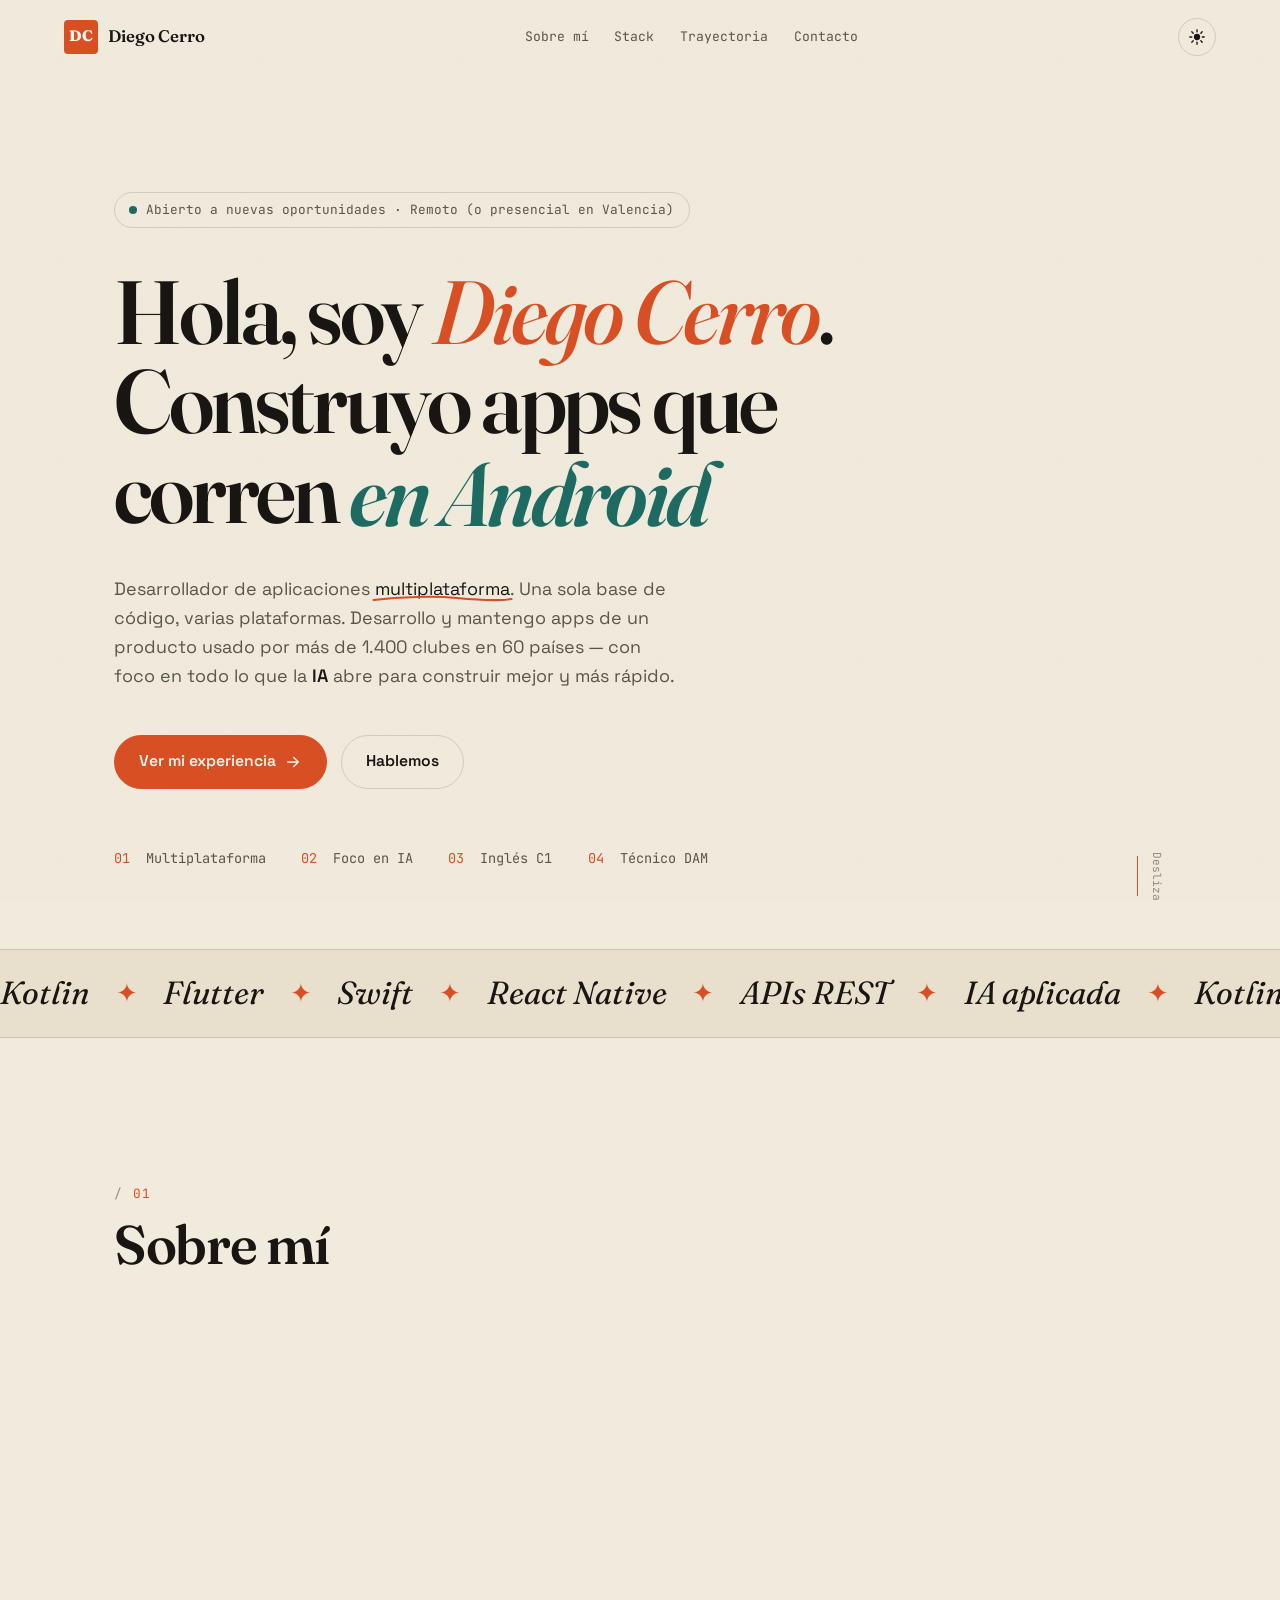
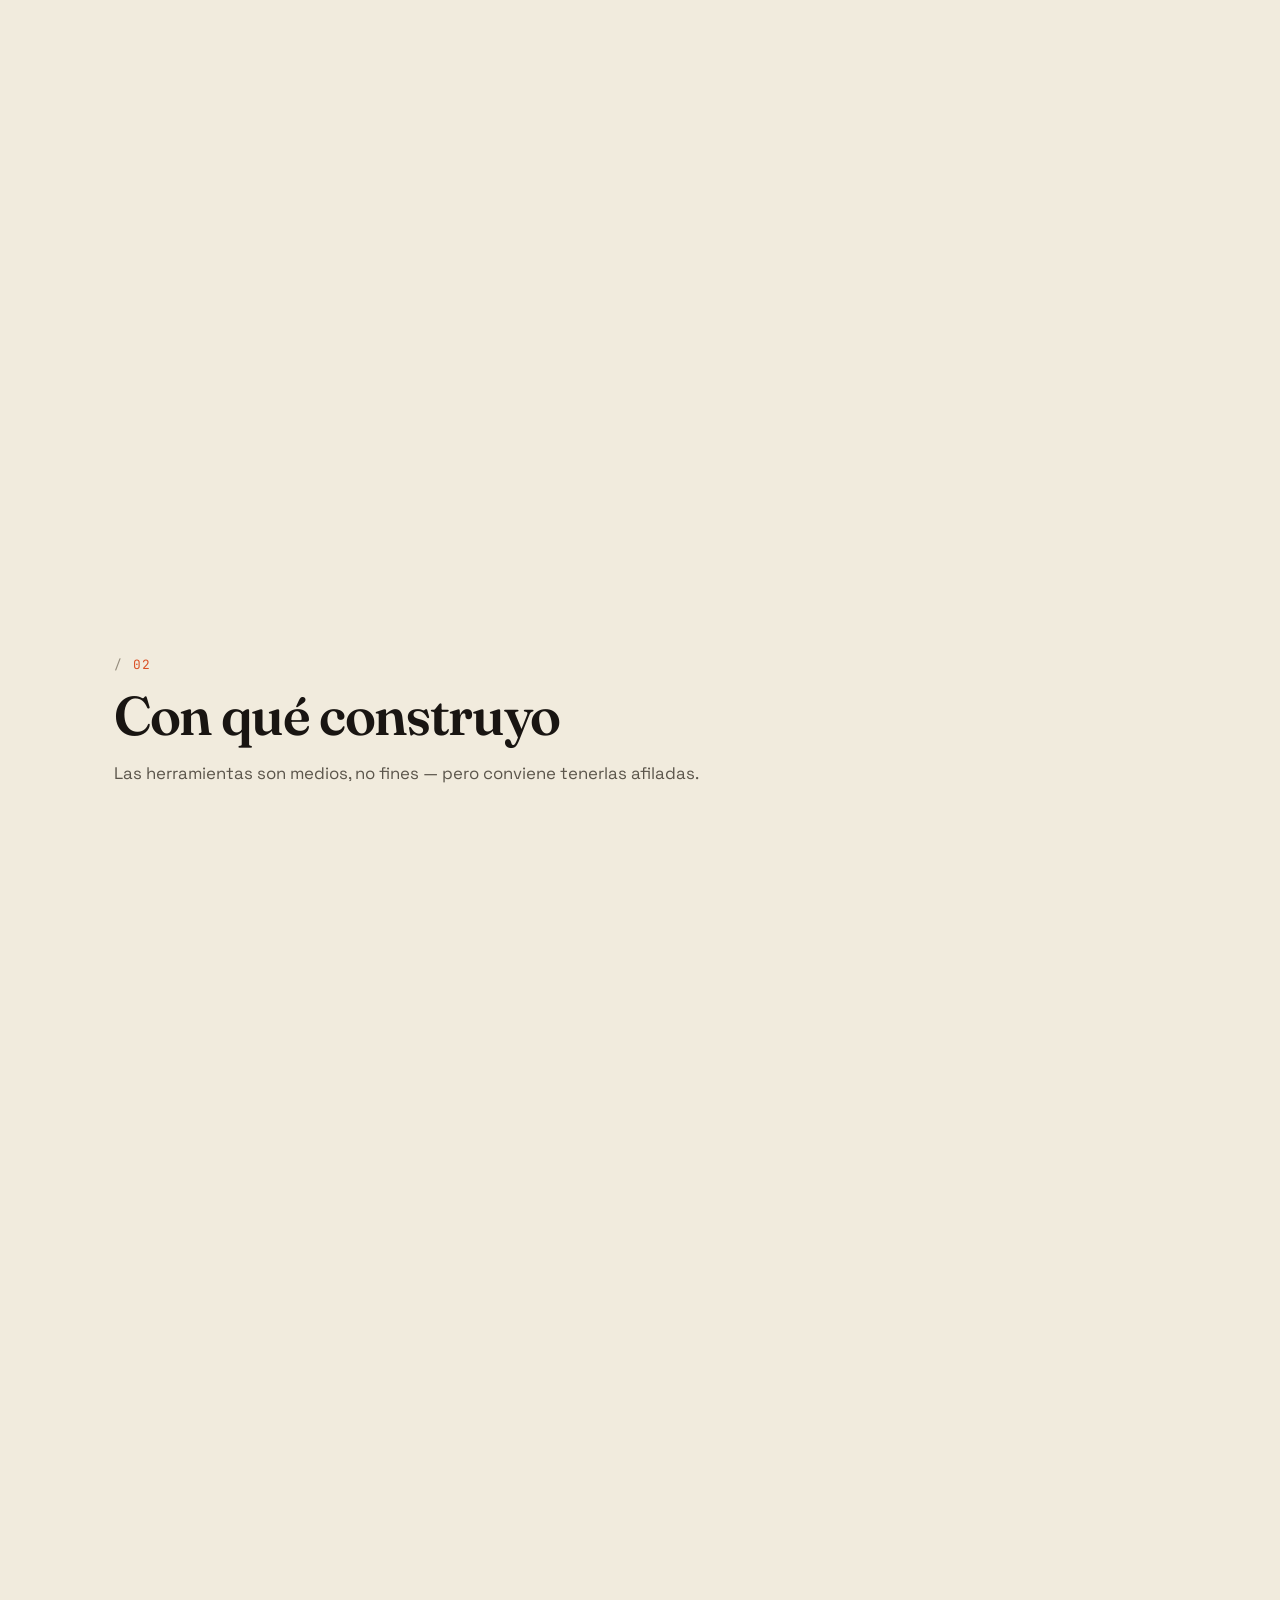
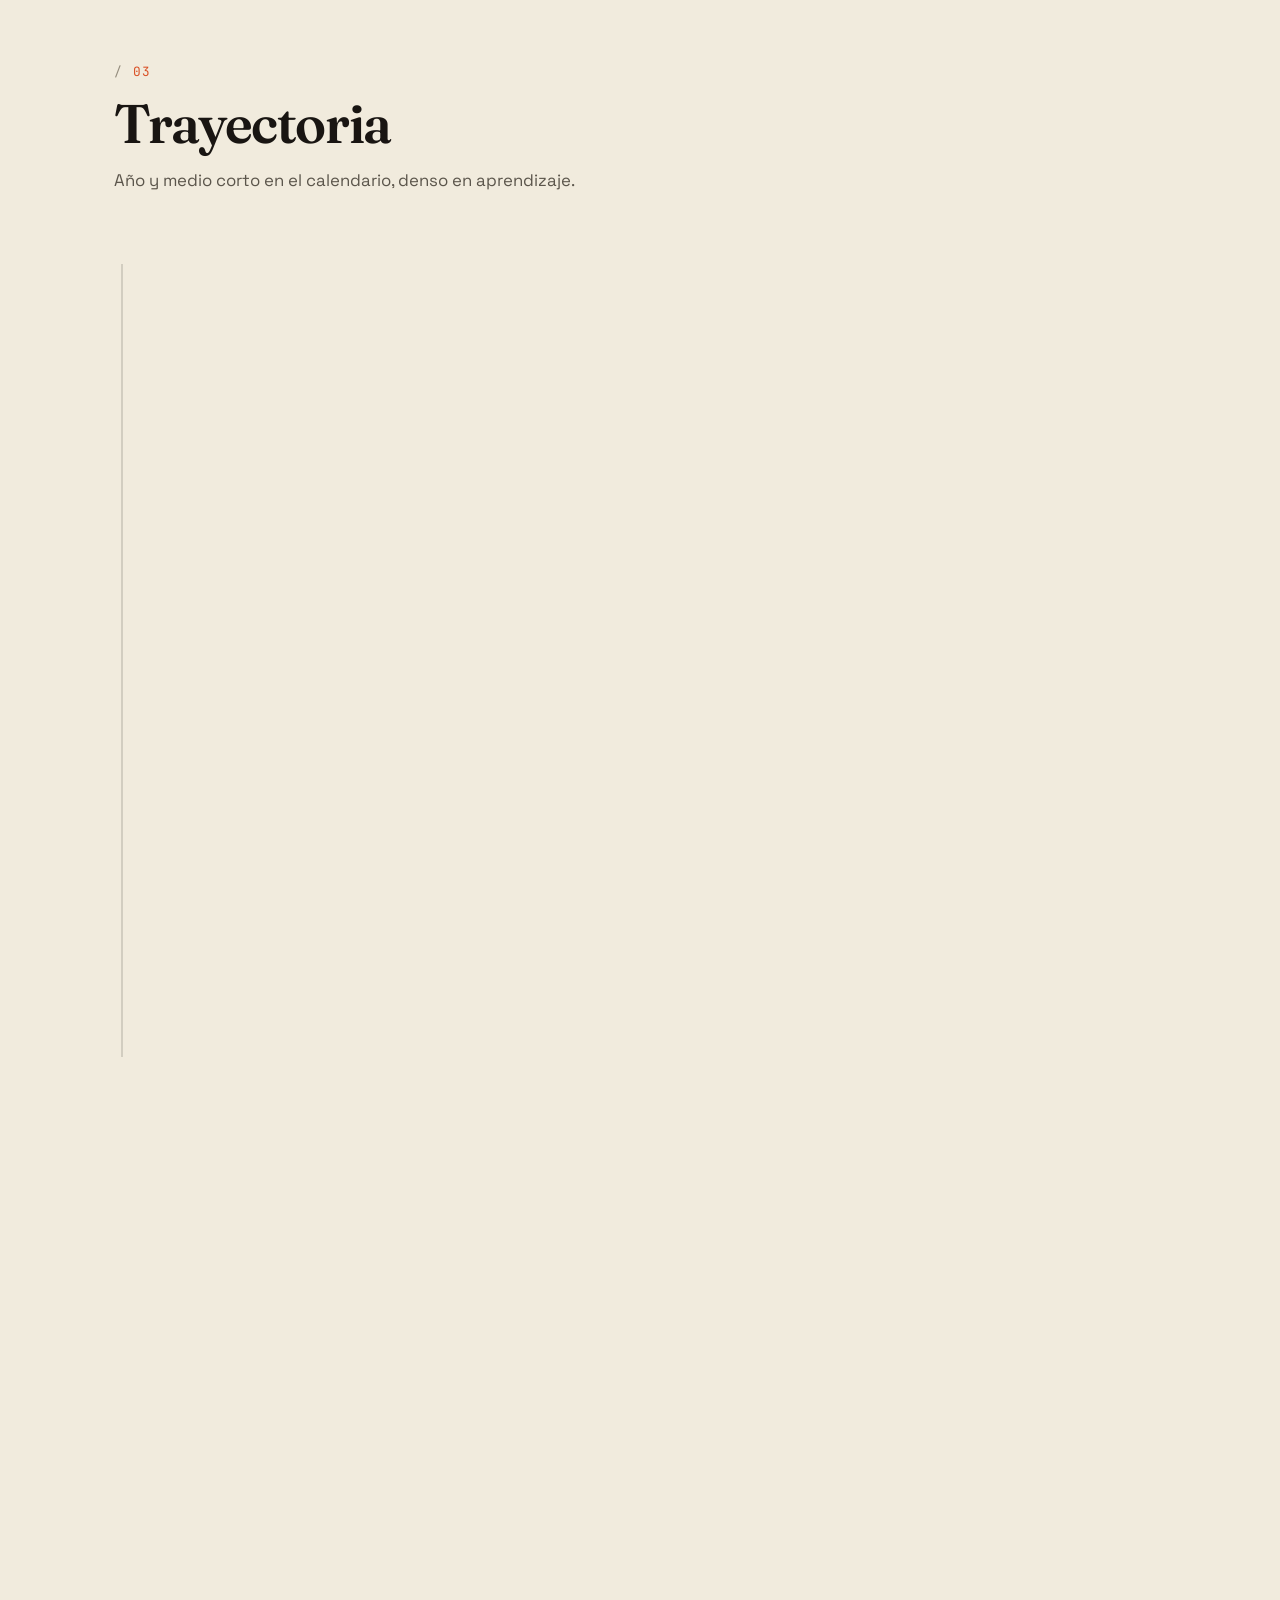
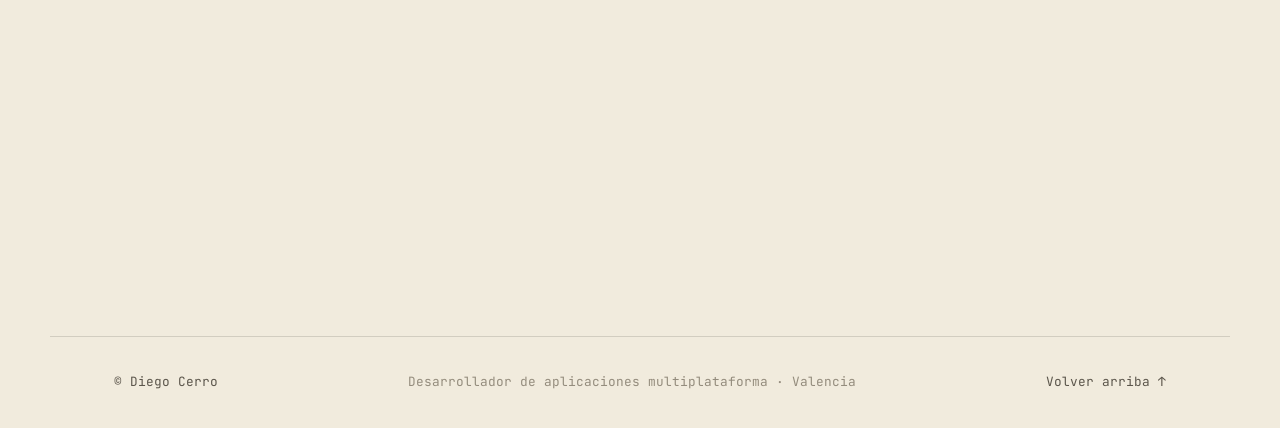
==== index.html @ 1618c724 "Elimina foto, ajusta fechas e idiomas y simplifica competencias" ====
<!DOCTYPE html>
<html lang="es" data-theme="light">
<head>
  <meta charset="UTF-8" />
  <meta name="viewport" content="width=device-width, initial-scale=1.0" />
  <title>Diego Cerro — Desarrollador de Aplicaciones Multiplataforma</title>
  <meta name="description" content="Diego Cerro, desarrollador de aplicaciones multiplataforma. Una sola base de código, varias plataformas. En crecimiento constante y con foco en IA." />
  <meta name="author" content="Diego Cerro" />

  <!-- Open Graph -->
  <meta property="og:title" content="Diego Cerro — Desarrollador Multiplataforma" />
  <meta property="og:description" content="Una sola base de código, varias plataformas. Desarrollador en crecimiento con foco en IA." />
  <meta property="og:type" content="website" />

  <link rel="icon" href="data:image/svg+xml,%3Csvg xmlns='http://www.w3.org/2000/svg' viewBox='0 0 100 100'%3E%3Crect width='100' height='100' rx='22' fill='%23E2552B'/%3E%3Ctext x='50' y='68' font-family='Georgia,serif' font-size='54' font-weight='700' text-anchor='middle' fill='%23F3EEE3'%3EDC%3C/text%3E%3C/svg%3E" />

  <link rel="preconnect" href="https://fonts.googleapis.com" />
  <link rel="preconnect" href="https://fonts.gstatic.com" crossorigin />
  <link href="https://fonts.googleapis.com/css2?family=Fraunces:ital,opsz,wght@0,9..144,400;0,9..144,600;0,9..144,800;1,9..144,500&family=Space+Grotesk:wght@400;500;600;700&family=JetBrains+Mono:wght@400;500;600&display=swap" rel="stylesheet" />

  <link rel="stylesheet" href="styles.css" />
</head>
<body>
  <!-- Texture grain overlay -->
  <div class="grain" aria-hidden="true"></div>
  <!-- Scroll progress -->
  <div class="scroll-progress" aria-hidden="true"><span id="progressBar"></span></div>

  <a class="skip-link" href="#main">Saltar al contenido</a>

  <!-- ───────────────────────── NAV ───────────────────────── -->
  <header class="nav" id="nav">
    <a href="#top" class="brand" aria-label="Diego Cerro, inicio">
      <span class="brand-mark">DC</span>
      <span class="brand-name">Diego&nbsp;Cerro</span>
    </a>

    <nav class="nav-links" aria-label="Navegación principal">
      <a href="#sobre">Sobre mí</a>
      <a href="#stack">Stack</a>
      <a href="#trayectoria">Trayectoria</a>
      <a href="#contacto">Contacto</a>
    </nav>

    <div class="nav-actions">
      <button id="themeToggle" class="theme-toggle" aria-label="Cambiar tema claro/oscuro" title="Cambiar tema">
        <svg class="ico-sun" viewBox="0 0 24 24" width="18" height="18" aria-hidden="true"><circle cx="12" cy="12" r="4.2" fill="currentColor"/><g stroke="currentColor" stroke-width="1.8" stroke-linecap="round"><line x1="12" y1="2.4" x2="12" y2="5"/><line x1="12" y1="19" x2="12" y2="21.6"/><line x1="2.4" y1="12" x2="5" y2="12"/><line x1="19" y1="12" x2="21.6" y2="12"/><line x1="5.1" y1="5.1" x2="6.9" y2="6.9"/><line x1="17.1" y1="17.1" x2="18.9" y2="18.9"/><line x1="5.1" y1="18.9" x2="6.9" y2="17.1"/><line x1="17.1" y1="6.9" x2="18.9" y2="5.1"/></g></svg>
        <svg class="ico-moon" viewBox="0 0 24 24" width="18" height="18" aria-hidden="true"><path d="M20 14.5A8 8 0 0 1 9.5 4 8 8 0 1 0 20 14.5Z" fill="currentColor"/></svg>
      </button>
      <button id="menuToggle" class="menu-toggle" aria-label="Abrir menú" aria-expanded="false">
        <span></span><span></span>
      </button>
    </div>
  </header>

  <main id="main">
    <span id="top"></span>

    <!-- ───────────────────────── HERO ───────────────────────── -->
    <section class="hero" id="hero">
      <p class="hero-eyebrow"><span class="dot"></span> Abierto a nuevas oportunidades · Remoto (o presencial en Valencia)</p>

      <h1 class="hero-title">
        Hola, soy <span class="name">Diego&nbsp;Cerro</span><br />
        Construyo apps que corren
        <span class="rotator" aria-hidden="true">
          <span class="rotator-track">
            <!-- ciclo 1: dwell lento y legible -->
            <em>en Android</em>
            <em>en iOS</em>
            <em>en web</em>
            <em>en todas partes</em>
            <!-- ciclos 2 y 3: el reel gira a toda pastilla por aquí... -->
            <em>en Android</em>
            <em>en iOS</em>
            <em>en web</em>
            <em>en todas partes</em>
            <em>en Android</em>
            <em>en iOS</em>
            <em>en web</em>
            <em>en todas partes</em>
            <!-- ...y la bobina se detiene aquí (= 1ª opción, punto de bucle) -->
            <em>en Android</em>
          </span>
        </span>
        <span class="visually-hidden">en Android, iOS y web — en todas partes.</span>
      </h1>

      <p class="hero-lead">
        Desarrollador de aplicaciones <u class="ul-draw">multiplataforma</u>. Una sola base de
        código, varias plataformas. Desarrollo y mantengo apps de un producto usado por más de
        1.400 clubes en 60 países — con foco en todo lo que la <strong>IA</strong> abre para construir mejor y más rápido.
      </p>

      <div class="hero-cta">
        <a href="#trayectoria" class="btn btn-primary magnetic">
          Ver mi experiencia
          <svg viewBox="0 0 24 24" width="18" height="18" aria-hidden="true"><path d="M5 12h14M13 6l6 6-6 6" fill="none" stroke="currentColor" stroke-width="2" stroke-linecap="round" stroke-linejoin="round"/></svg>
        </a>
        <a href="#contacto" class="btn btn-ghost magnetic">Hablemos</a>
      </div>

      <ul class="hero-meta">
        <li><span class="k">01</span> Multiplataforma</li>
        <li><span class="k">02</span> Foco en IA</li>
        <li><span class="k">03</span> Inglés C1</li>
        <li><span class="k">04</span> Técnico DAM</li>
      </ul>

      <div class="hero-scroll" aria-hidden="true">
        <span>Desliza</span>
        <span class="line"></span>
      </div>
    </section>

    <!-- ───────────────── MARQUEE ───────────────── -->
    <div class="marquee" aria-hidden="true">
      <div class="marquee-track">
        <span>Kotlin</span><span class="sep">✦</span><span>Flutter</span><span class="sep">✦</span><span>Swift</span><span class="sep">✦</span><span>React Native</span><span class="sep">✦</span><span>APIs REST</span><span class="sep">✦</span><span>IA aplicada</span><span class="sep">✦</span>
        <span>Kotlin</span><span class="sep">✦</span><span>Flutter</span><span class="sep">✦</span><span>Swift</span><span class="sep">✦</span><span>React Native</span><span class="sep">✦</span><span>APIs REST</span><span class="sep">✦</span><span>IA aplicada</span><span class="sep">✦</span>
      </div>
    </div>

    <!-- ───────────────────────── SOBRE MÍ ───────────────────────── -->
    <section class="section about" id="sobre">
      <div class="section-head">
        <span class="section-num">01</span>
        <h2 class="section-title">Sobre mí</h2>
      </div>

      <div class="about-grid">
        <div class="about-text" data-reveal>
          <p class="about-lead">
            Soy técnico en Desarrollo de Aplicaciones Multiplataforma y, sobre todo,
            alguien al que le gusta entender cómo encajan las piezas.
          </p>
          <p>
            No he parado de crecer: cada proyecto me deja algo nuevo y procuro que el
            siguiente esté mejor hecho que el anterior. Me interesa el código que se lee
            bien, las interfaces que se sienten naturales y las herramientas de
            <strong>IA</strong> bien usadas — no como adorno, sino para construir cosas
            reales más rápido y con más criterio.
          </p>
          <p>
            Trabajo cómodo en inglés (C1), tengo carnet de conducir y movilidad, y busco un sitio donde aportar y seguir
            creciendo. Si tienes un reto multiplataforma entre manos, me encantaría escucharlo.
          </p>

          <ul class="about-facts">
            <li><span class="fact-k">Rol</span> Dev de aplicaciones multiplataforma</li>
            <li><span class="fact-k">Idiomas</span> Español y valenciano (nativos) · Inglés C1</li>
            <li><span class="fact-k">Ubicación</span> Valencia · Remoto o presencial</li>
            <li><span class="fact-k">Extras</span> Carnet de conducir · Disponibilidad para viajar</li>
          </ul>
        </div>
      </div>
    </section>

    <!-- ───────────────────────── STACK ───────────────────────── -->
    <section class="section stack" id="stack">
      <div class="section-head">
        <span class="section-num">02</span>
        <h2 class="section-title">Con qué construyo</h2>
        <p class="section-sub">Las herramientas son medios, no fines — pero conviene tenerlas afiladas.</p>
      </div>

      <div class="stack-grid">
        <article class="stack-card" data-reveal>
          <h3>Multiplataforma</h3>
          <p class="stack-note">El núcleo de lo que hago: una base de código, varias plataformas.</p>
          <ul class="chips">
            <li>Flutter</li><li>React Native</li><li>Kotlin Multiplatform</li><li>.NET MAUI</li>
          </ul>
        </article>

        <article class="stack-card" data-reveal>
          <h3>Lenguajes</h3>
          <p class="stack-note">Donde paso el día. Tipados y a gusto con varios paradigmas.</p>
          <ul class="chips">
            <li>Kotlin</li><li>Dart</li><li>Swift</li><li>JavaScript</li><li>Java</li>
          </ul>
        </article>

        <article class="stack-card" data-reveal>
          <h3>Backend &amp; datos</h3>
          <p class="stack-note">De dónde tira la app y dónde viven los datos.</p>
          <ul class="chips">
            <li>APIs REST</li><li>SQL Server</li><li>Bases de datos relacionales</li><li>SQL</li>
          </ul>
        </article>

        <article class="stack-card stack-card--accent" data-reveal>
          <h3>IA aplicada</h3>
          <p class="stack-note">Mi terreno favorito ahora mismo: integrar modelos con cabeza.</p>
          <ul class="chips">
            <li>APIs de LLMs</li><li>Prompting</li><li>RAG</li><li>Agentes / tooling</li>
          </ul>
        </article>

        <article class="stack-card" data-reveal>
          <h3>Infra &amp; herramientas</h3>
          <p class="stack-note">Veo el producto de punta a punta: del código al servidor.</p>
          <ul class="chips">
            <li>IIS</li><li>Gestión de servidores</li><li>Git</li><li>Gestión de proyectos</li><li>Monday</li><li>Slack</li>
          </ul>
        </article>

      </div>
    </section>

    <!-- ───────────────────────── TRAYECTORIA ───────────────────────── -->
    <section class="section timeline-sec" id="trayectoria">
      <div class="section-head">
        <span class="section-num">03</span>
        <h2 class="section-title">Trayectoria</h2>
        <p class="section-sub">Año y medio corto en el calendario, denso en aprendizaje.</p>
      </div>

      <ol class="timeline">
        <li class="timeline-item" data-reveal>
          <span class="timeline-when">Mar 2025 — actualidad</span>
          <div class="timeline-body">
            <span class="timeline-logo"><img src="matchpoint-logo.svg" alt="Matchpoint by Matchi" /></span>
            <h3>Desarrollador de Aplicaciones Multiplataforma</h3>
            <p class="timeline-org">Matchpoint by Matchi · Valencia · En plantilla desde jun 2025 (prácticas mar — jun 2025)</p>
            <p>
              Software de gestión para centros deportivos usado por más de 1.400 clubes en
              60 países. Mi <strong>foco son las aplicaciones</strong>: desarrollo y mantenimiento
              de las apps multiplataforma del producto.
            </p>
            <p>
              Trabajo también en la <strong>gestión de servidores y proyectos</strong>,
              despliegues en <strong>IIS</strong> y <strong>bases de datos</strong>, así que
              veo el producto de punta a punta: del código que escribo a la infraestructura
              donde corre. En el día a día me coordino con el equipo a través de Monday y Slack.
            </p>
          </div>
        </li>

        <li class="timeline-item" data-reveal>
          <span class="timeline-when">2024 — 2025</span>
          <div class="timeline-body">
            <h3>Técnico Superior en Desarrollo de Aplicaciones Multiplataforma (DAM)</h3>
            <p class="timeline-org">Formación reglada · IES Serpis (Valencia)</p>
            <p>
              Bases sólidas de programación, bases de datos, desarrollo móvil y de escritorio,
              y trabajo por proyectos. Donde descubrí que esto era lo mío.
            </p>
          </div>
        </li>

        <li class="timeline-item" data-reveal>
          <span class="timeline-when">2022 — 2024</span>
          <div class="timeline-body">
            <h3>Bachillerato</h3>
            <p class="timeline-org">Formación reglada · IES Serpis (Valencia)</p>
            <p>
              Etapa de fundamentos donde empecé a orientarme hacia la tecnología antes de
              dar el salto al desarrollo de aplicaciones.
            </p>
          </div>
        </li>
      </ol>
    </section>

    <!-- ───────────────────────── CONTACTO ───────────────────────── -->
    <section class="section contact" id="contacto">
      <div class="contact-inner" data-reveal>
        <span class="section-num">04</span>
        <h2 class="contact-title">¿Construimos algo<br /><span class="accent-serif">juntos</span>?</h2>
        <p class="contact-lead">
          Estoy abierto a oportunidades donde pueda aportar y seguir creciendo.
          Escríbeme y te contesto rápido.
        </p>

        <a href="mailto:diegocerro04@gmail.com" class="contact-mail magnetic">
          diegocerro04@gmail.com
          <svg viewBox="0 0 24 24" width="22" height="22" aria-hidden="true"><path d="M5 12h14M13 6l6 6-6 6" fill="none" stroke="currentColor" stroke-width="2" stroke-linecap="round" stroke-linejoin="round"/></svg>
        </a>

        <p class="contact-social">
          <a href="https://github.com/DiegoCerro" target="_blank" rel="noopener">
            <svg viewBox="0 0 24 24" width="18" height="18" aria-hidden="true"><path fill="currentColor" d="M12 .5A11.5 11.5 0 0 0 .5 12a11.5 11.5 0 0 0 7.86 10.92c.58.1.79-.25.79-.56v-2c-3.2.7-3.88-1.37-3.88-1.37-.53-1.34-1.3-1.7-1.3-1.7-1.06-.72.08-.71.08-.71 1.17.08 1.79 1.2 1.79 1.2 1.04 1.78 2.73 1.27 3.4.97.1-.75.4-1.27.73-1.56-2.56-.29-5.26-1.28-5.26-5.7 0-1.26.45-2.29 1.19-3.1-.12-.29-.52-1.46.11-3.05 0 0 .97-.31 3.18 1.18a11 11 0 0 1 5.8 0c2.2-1.49 3.17-1.18 3.17-1.18.63 1.59.23 2.76.11 3.05.74.81 1.19 1.84 1.19 3.1 0 4.43-2.7 5.4-5.28 5.69.41.36.78 1.06.78 2.14v3.17c0 .31.21.67.8.56A11.5 11.5 0 0 0 23.5 12 11.5 11.5 0 0 0 12 .5Z"/></svg>
          github.com/DiegoCerro
          </a>
        </p>

      </div>
    </section>
  </main>

  <footer class="footer">
    <span>© <span id="year"></span> Diego Cerro</span>
    <span class="footer-mid">Desarrollador de aplicaciones multiplataforma · Valencia</span>
    <a href="#top" class="footer-top">Volver arriba ↑</a>
  </footer>

  <script src="script.js"></script>
</body>
</html>
---- styles.css ----
/* =================================================================
   Diego Cerro — Currículum digital
   Estética editorial cálida. Deliberadamente NO genérica:
   tipografía con carácter, paleta cálida (sin azul/violeta), radios
   y espaciados intencionales, micro-interacciones con propósito.
   ================================================================= */

/* ---------- Tokens: tema claro (papel cálido) ---------- */
:root {
  --bg:        #f1ebdd;
  --bg-2:      #e8e0cd;
  --card:      #fbf7ee;
  --ink:       #191512;
  --ink-soft:  #5b554b;
  --ink-faint: #948c7d;
  --line:      rgba(25, 21, 18, 0.14);
  --line-soft: rgba(25, 21, 18, 0.08);
  --accent:    #d94f24;   /* ember */
  --accent-ink:#fbf7ee;
  --accent-2:  #1d6b62;   /* deep teal, uso puntual */
  --shadow:    18px 18px 0 rgba(25, 21, 18, 0.06);

  --font-display: "Fraunces", Georgia, "Times New Roman", serif;
  --font-sans:    "Space Grotesk", system-ui, sans-serif;
  --font-mono:    "JetBrains Mono", ui-monospace, monospace;

  --maxw: 1180px;
  --gut: clamp(1.25rem, 5vw, 5rem);
  --r-sm: 4px;     /* radios pequeños, esquinas casi rectas = intencional */
  --r-md: 10px;
}

[data-theme="dark"] {
  --bg:        #12100c;
  --bg-2:      #1a1711;
  --card:      #1c1812;
  --ink:       #f1eadb;
  --ink-soft:  #ab9f8c;
  --ink-faint: #6e6557;
  --line:      rgba(241, 234, 219, 0.15);
  --line-soft: rgba(241, 234, 219, 0.08);
  --accent:    #ff6a3d;
  --accent-ink:#15110c;
  --accent-2:  #38c6b1;
  --shadow:    18px 18px 0 rgba(0, 0, 0, 0.28);
}

/* ---------- Reset ---------- */
*, *::before, *::after { box-sizing: border-box; }
* { margin: 0; }
html { scroll-behavior: smooth; -webkit-text-size-adjust: 100%; }
@media (prefers-reduced-motion: reduce) {
  html { scroll-behavior: auto; }
  *, *::before, *::after { animation-duration: .001ms !important; transition-duration: .001ms !important; }
}

body {
  background: var(--bg);
  color: var(--ink);
  font-family: var(--font-sans);
  font-size: clamp(1rem, 0.5vw + 0.9rem, 1.075rem);
  line-height: 1.62;
  font-weight: 400;
  -webkit-font-smoothing: antialiased;
  overflow-x: hidden;
  transition: background .5s ease, color .5s ease;
}

a { color: inherit; text-decoration: none; }
ul, ol { list-style: none; padding: 0; }
img { max-width: 100%; display: block; }
::selection { background: var(--accent); color: var(--accent-ink); }

.visually-hidden, .skip-link:not(:focus) {
  position: absolute; width: 1px; height: 1px; padding: 0; margin: -1px;
  overflow: hidden; clip: rect(0 0 0 0); white-space: nowrap; border: 0;
}
.skip-link {
  position: fixed; top: 12px; left: 12px; z-index: 200;
  background: var(--ink); color: var(--bg); padding: .6rem 1rem; border-radius: var(--r-sm);
  font-family: var(--font-mono); font-size: .8rem;
}

/* ---------- Grano / textura ---------- */
.grain {
  position: fixed; inset: 0; z-index: 1; pointer-events: none;
  opacity: .045; mix-blend-mode: multiply;
  background-image: url("data:image/svg+xml,%3Csvg xmlns='http://www.w3.org/2000/svg' width='200' height='200'%3E%3Cfilter id='n'%3E%3CfeTurbulence type='fractalNoise' baseFrequency='0.8' numOctaves='3'/%3E%3C/filter%3E%3Crect width='100%25' height='100%25' filter='url(%23n)'/%3E%3C/svg%3E");
}
[data-theme="dark"] .grain { mix-blend-mode: screen; opacity: .06; }

/* ---------- Scroll progress ---------- */
.scroll-progress {
  position: fixed; top: 0; left: 0; right: 0; height: 3px; z-index: 120;
  background: transparent;
}
.scroll-progress span {
  display: block; height: 100%; width: 0%;
  background: var(--accent);
  transition: width .08s linear;
}

/* ---------- NAV ---------- */
.nav {
  position: fixed; top: 0; left: 0; right: 0; z-index: 100;
  display: flex; align-items: center; justify-content: space-between;
  padding: 1.1rem var(--gut);
  transition: padding .35s ease, background .35s ease, border-color .35s ease;
  border-bottom: 1px solid transparent;
}
.nav.scrolled {
  padding-top: .7rem; padding-bottom: .7rem;
  background: color-mix(in srgb, var(--bg) 82%, transparent);
  backdrop-filter: blur(10px);
  border-bottom: 1px solid var(--line-soft);
}
.brand { display: inline-flex; align-items: center; gap: .65rem; font-weight: 600; }
.brand-mark {
  display: grid; place-items: center; width: 34px; height: 34px;
  background: var(--accent); color: var(--accent-ink);
  font-family: var(--font-display); font-weight: 800; font-size: .95rem;
  border-radius: var(--r-sm); letter-spacing: -.02em;
  transition: transform .3s cubic-bezier(.2,.9,.3,1.2);
}
.brand:hover .brand-mark { transform: rotate(-8deg) scale(1.06); }
.brand-name { font-family: var(--font-display); font-size: 1.05rem; letter-spacing: -.01em; }

.nav-links { display: flex; gap: 1.6rem; }
.nav-links a {
  font-family: var(--font-mono); font-size: .82rem; color: var(--ink-soft);
  position: relative; padding: .2rem 0; transition: color .25s ease;
}
.nav-links a::after {
  content: ""; position: absolute; left: 0; bottom: -2px; height: 1.5px; width: 0;
  background: var(--accent); transition: width .28s ease;
}
.nav-links a:hover { color: var(--ink); }
.nav-links a:hover::after { width: 100%; }

.nav-actions { display: flex; align-items: center; gap: .5rem; }
.theme-toggle {
  display: grid; place-items: center; width: 38px; height: 38px;
  background: transparent; border: 1px solid var(--line); border-radius: 50%;
  color: var(--ink); cursor: pointer; transition: background .25s, transform .25s, border-color .25s;
}
.theme-toggle:hover { transform: rotate(15deg); border-color: var(--accent); color: var(--accent); }
.ico-moon { display: none; }
[data-theme="dark"] .ico-sun { display: none; }
[data-theme="dark"] .ico-moon { display: block; }

.menu-toggle {
  display: none; flex-direction: column; gap: 5px; justify-content: center;
  width: 38px; height: 38px; background: transparent; border: 1px solid var(--line);
  border-radius: 50%; cursor: pointer;
}
.menu-toggle span { width: 16px; height: 1.8px; background: var(--ink); margin: 0 auto; transition: transform .3s, opacity .3s; }
.menu-toggle[aria-expanded="true"] span:first-child { transform: translateY(3.4px) rotate(45deg); }
.menu-toggle[aria-expanded="true"] span:last-child { transform: translateY(-3.4px) rotate(-45deg); }

/* ---------- Layout helpers ---------- */
.section { padding: clamp(4.5rem, 11vw, 9rem) var(--gut); max-width: var(--maxw); margin: 0 auto; }
.section-head { margin-bottom: clamp(2.5rem, 6vw, 4rem); max-width: 56ch; }
.section-num {
  font-family: var(--font-mono); font-size: .8rem; color: var(--accent);
  display: inline-block; margin-bottom: .8rem; letter-spacing: .1em;
}
.section-num::before { content: "/ "; color: var(--ink-faint); }
.section-title {
  font-family: var(--font-display); font-weight: 600;
  font-size: clamp(2rem, 5.5vw, 3.4rem); line-height: 1.02; letter-spacing: -.025em;
}
.section-sub { margin-top: 1rem; color: var(--ink-soft); font-size: 1.05rem; }
.muted { color: var(--ink-faint); }

/* ---------- HERO ---------- */
.hero {
  max-width: var(--maxw); margin: 0 auto;
  padding: clamp(8rem, 16vw, 12rem) var(--gut) clamp(3rem, 7vw, 5rem);
  position: relative;
}
.hero-eyebrow {
  display: inline-flex; align-items: center; gap: .55rem;
  font-family: var(--font-mono); font-size: .8rem; color: var(--ink-soft);
  border: 1px solid var(--line); border-radius: 100px; padding: .42rem .9rem;
  margin-bottom: clamp(1.6rem, 4vw, 2.4rem);
}
.hero-eyebrow .dot {
  width: 8px; height: 8px; border-radius: 50%; background: var(--accent-2);
  box-shadow: 0 0 0 0 color-mix(in srgb, var(--accent-2) 60%, transparent);
  animation: pulse 2.4s infinite;
}
@keyframes pulse {
  0% { box-shadow: 0 0 0 0 color-mix(in srgb, var(--accent-2) 55%, transparent); }
  70% { box-shadow: 0 0 0 9px transparent; }
  100% { box-shadow: 0 0 0 0 transparent; }
}

.hero-title {
  font-family: var(--font-display); font-weight: 600;
  font-size: clamp(2.4rem, 7.5vw, 5.6rem); line-height: 1.0; letter-spacing: -.035em;
  max-width: 16ch;
}
.hero-title .name {
  font-style: italic; font-weight: 500; color: var(--accent);
}
.hero-title .name::after { content: "."; color: var(--ink); font-style: normal; }

/* rotador de roles */
.rotator {
  display: inline-grid; height: 1em; overflow: hidden; vertical-align: bottom;
  position: relative; top: .04em;
}
.rotator-track {
  display: flex; flex-direction: column; will-change: transform, filter;
  /* 13 ítems = 3 ciclos + aterrizaje. Cada uno ocupa 100/13 ≈ 7.6923%.
     Dos animaciones independientes: 'roll' desplaza, 'reelblur' desenfoca.
     Al ir separadas, el movimiento no se corta y el giro es continuo. */
  animation: roll 9.5s cubic-bezier(.6,0,.4,1) infinite,
             reelblur 9.5s linear infinite;
}
.rotator-track em {
  font-style: italic; color: var(--accent-2); height: 1em; line-height: 1;
  display: flex; align-items: center;
}
/* desplazamiento: 4 paradas legibles + un único giro de bobina que
   arranca veloz y decelera (easeOutExpo) hasta clavar "en Android". */
@keyframes roll {
  0%,  15%  { transform: translateY(0); }            /* en Android */
  19%, 34%  { transform: translateY(-7.6923%); }     /* en iOS */
  38%, 53%  { transform: translateY(-15.3846%); }    /* en web */
  57%, 76%  { transform: translateY(-23.0769%);      /* en todas partes (parada larga) */
              animation-timing-function: cubic-bezier(.16,1,.3,1); }
  100%      { transform: translateY(-92.3077%); }    /* clava en Android = bucle */
}
/* desenfoque de movimiento: sube al arrancar el giro, se limpia al parar */
@keyframes reelblur {
  0%, 76%   { filter: blur(0); }
  82%       { filter: blur(4px); }
  92%       { filter: blur(1.4px); }
  100%      { filter: blur(0); }
}

.hero-lead {
  margin-top: clamp(1.6rem, 4vw, 2.4rem); max-width: 52ch;
  font-size: clamp(1.05rem, 1.4vw, 1.3rem); color: var(--ink-soft);
}
.hero-lead strong { color: var(--ink); font-weight: 600; }

/* subrayado dibujado a mano */
.ul-draw { text-decoration: none; position: relative; white-space: nowrap; color: var(--ink); }
.ul-draw::after {
  content: ""; position: absolute; left: -2%; right: -2%; bottom: -.18em; height: .5em;
  background: no-repeat center/100% url("data:image/svg+xml,%3Csvg xmlns='http://www.w3.org/2000/svg' viewBox='0 0 200 18' preserveAspectRatio='none'%3E%3Cpath d='M3 12C40 5 90 4 120 8s60 6 77 2' fill='none' stroke='%23d94f24' stroke-width='4' stroke-linecap='round'/%3E%3C/svg%3E");
}
[data-theme="dark"] .ul-draw::after { filter: hue-rotate(0deg) brightness(1.25); }

.hero-cta { display: flex; flex-wrap: wrap; gap: .9rem; margin-top: clamp(2rem, 5vw, 2.8rem); }
.btn {
  display: inline-flex; align-items: center; gap: .5rem;
  font-family: var(--font-sans); font-weight: 600; font-size: .98rem;
  padding: .85rem 1.5rem; border-radius: 100px; cursor: pointer;
  transition: transform .25s cubic-bezier(.2,.9,.3,1.2), background .25s, color .25s, border-color .25s;
}
.btn svg { transition: transform .3s ease; }
.btn-primary { background: var(--accent); color: var(--accent-ink); border: 1px solid var(--accent); }
.btn-primary:hover { transform: translateY(-2px); }
.btn-primary:hover svg { transform: translateX(4px); }
.btn-ghost { background: transparent; color: var(--ink); border: 1px solid var(--line); }
.btn-ghost:hover { border-color: var(--ink); transform: translateY(-2px); }

.hero-meta {
  display: flex; flex-wrap: wrap; gap: 1.4rem 2.2rem;
  margin-top: clamp(2.6rem, 6vw, 3.6rem);
  font-family: var(--font-mono); font-size: .85rem; color: var(--ink-soft);
}
.hero-meta .k { color: var(--accent); margin-right: .5rem; }

.hero-scroll {
  position: absolute; right: var(--gut); bottom: clamp(1rem, 4vw, 3rem);
  display: flex; flex-direction: column; align-items: center; gap: .6rem;
  font-family: var(--font-mono); font-size: .7rem; color: var(--ink-faint);
  writing-mode: vertical-rl;
}
.hero-scroll .line { writing-mode: horizontal-tb; width: 1px; height: 40px; background: var(--line); position: relative; overflow: hidden; }
.hero-scroll .line::after { content: ""; position: absolute; inset: 0; background: var(--accent); animation: drop 2s ease-in-out infinite; }
@keyframes drop { 0% { transform: translateY(-100%); } 100% { transform: translateY(100%); } }
@media (max-width: 760px) { .hero-scroll { display: none; } }

/* ---------- MARQUEE ---------- */
.marquee {
  border-top: 1px solid var(--line); border-bottom: 1px solid var(--line);
  padding: 1.1rem 0; overflow: hidden; background: var(--bg-2);
}
.marquee-track {
  display: inline-flex; align-items: center; gap: 1.6rem; white-space: nowrap;
  font-family: var(--font-display); font-style: italic; font-size: clamp(1.3rem, 3vw, 2rem);
  animation: scroll-x 28s linear infinite;
}
.marquee:hover .marquee-track { animation-play-state: paused; }
.marquee-track .sep { color: var(--accent); font-style: normal; font-size: .8em; }
@keyframes scroll-x { to { transform: translateX(-50%); } }

/* ---------- ABOUT ---------- */
.about-grid { max-width: 760px; }
.about-portrait {
  position: sticky; top: 100px; aspect-ratio: 4/5; border-radius: var(--r-md);
  background: linear-gradient(155deg, var(--bg-2), var(--card));
  border: 1px solid var(--line); overflow: hidden; box-shadow: var(--shadow);
  display: grid; place-items: center;
}
.about-portrait img { width: 100%; height: 100%; object-fit: cover; }
.portrait-fallback {
  font-family: var(--font-display); font-weight: 800; font-size: 6rem; color: var(--accent);
  opacity: .9; letter-spacing: -.04em;
}
.portrait-tag {
  position: absolute; bottom: 14px; left: 14px;
  font-family: var(--font-mono); font-size: .75rem; color: var(--ink-soft);
  background: color-mix(in srgb, var(--bg) 80%, transparent); backdrop-filter: blur(6px);
  padding: .35rem .7rem; border-radius: 100px; border: 1px solid var(--line);
}
.about-lead {
  font-family: var(--font-display); font-size: clamp(1.4rem, 2.6vw, 2rem);
  line-height: 1.28; letter-spacing: -.01em; margin-bottom: 1.4rem; color: var(--ink);
}
.about-text p { color: var(--ink-soft); margin-bottom: 1.1rem; max-width: 60ch; }
.about-text strong { color: var(--ink); font-weight: 600; }
.about-facts { margin-top: 2rem; border-top: 1px solid var(--line); }
.about-facts li {
  display: grid; grid-template-columns: 130px 1fr; gap: 1rem; padding: .9rem 0;
  border-bottom: 1px solid var(--line-soft); font-size: .95rem;
}
.fact-k { font-family: var(--font-mono); font-size: .78rem; color: var(--accent); text-transform: uppercase; letter-spacing: .06em; padding-top: .15rem; }

/* ---------- STACK ---------- */
.stack-grid { display: grid; grid-template-columns: repeat(3, 1fr); gap: 1.2rem; }
@media (min-width: 901px) { .stack-card--accent { grid-column: span 2; } }
.stack-card {
  background: var(--card); border: 1px solid var(--line); border-radius: var(--r-md);
  padding: 1.7rem; transition: transform .3s ease, border-color .3s ease, box-shadow .3s ease;
}
.stack-card:hover { transform: translateY(-5px); border-color: var(--accent); box-shadow: var(--shadow); }
.stack-card h3 { font-family: var(--font-display); font-size: 1.3rem; font-weight: 600; letter-spacing: -.01em; }
.stack-note { color: var(--ink-soft); font-size: .9rem; margin: .5rem 0 1.1rem; }
.chips { display: flex; flex-wrap: wrap; gap: .45rem; }
.chips li {
  font-family: var(--font-mono); font-size: .78rem; color: var(--ink);
  border: 1px solid var(--line); border-radius: 100px; padding: .3rem .75rem;
  transition: background .2s, color .2s;
}
.stack-card:hover .chips li { border-color: var(--line); }
.chips li:hover { background: var(--ink); color: var(--bg); }
.stack-card--accent { background: var(--accent); border-color: var(--accent); }
.stack-card--accent h3, .stack-card--accent .stack-note { color: var(--accent-ink); }
.stack-card--accent .stack-note { opacity: .85; }
.stack-card--accent .chips li { border-color: color-mix(in srgb, var(--accent-ink) 35%, transparent); color: var(--accent-ink); }
.stack-card--accent .chips li:hover { background: var(--accent-ink); color: var(--accent); }
.stack-card--accent:hover { border-color: var(--accent-ink); }

/* ---------- TIMELINE ---------- */
.timeline { position: relative; max-width: 820px; }
.timeline::before { content: ""; position: absolute; left: 7px; top: 6px; bottom: 6px; width: 1.5px; background: var(--line); }
.timeline-item { position: relative; padding: 0 0 2.6rem 2.6rem; }
.timeline-item:last-child { padding-bottom: 0; }
.timeline-item::before {
  content: ""; position: absolute; left: 0; top: 6px; width: 15px; height: 15px;
  border-radius: 50%; background: var(--bg); border: 2.5px solid var(--accent);
  transition: background .3s;
}
.timeline-item:hover::before { background: var(--accent); }
.timeline-when { font-family: var(--font-mono); font-size: .8rem; color: var(--accent); }
.timeline-logo {
  display: inline-flex; align-items: center; margin: .7rem 0 .3rem;
  background: #fff; border: 1px solid var(--line); border-radius: var(--r-sm);
  padding: .5rem .8rem; box-shadow: var(--shadow);
}
.timeline-logo img { height: 26px; width: auto; }
.timeline-body h3 { font-family: var(--font-display); font-size: 1.35rem; font-weight: 600; margin-top: .35rem; letter-spacing: -.01em; }
.timeline-org { color: var(--ink); font-weight: 500; margin: .2rem 0 .6rem; }
.timeline-body p { color: var(--ink-soft); max-width: 58ch; }

/* ---------- CONTACT ---------- */
.contact { text-align: center; }
.contact-inner { max-width: 760px; margin: 0 auto; }
.contact .section-num { display: block; text-align: center; }
.contact-title {
  font-family: var(--font-display); font-weight: 600;
  font-size: clamp(2.6rem, 8vw, 5.5rem); line-height: .98; letter-spacing: -.03em;
}
.accent-serif { font-style: italic; color: var(--accent); font-weight: 500; }
.contact-lead { color: var(--ink-soft); font-size: 1.15rem; margin: 1.6rem auto 2.6rem; max-width: 46ch; }
.contact-mail {
  display: inline-flex; align-items: center; gap: .6rem;
  font-family: var(--font-display); font-size: clamp(1.3rem, 3.5vw, 2.1rem); font-weight: 600;
  border-bottom: 2px solid var(--line); padding-bottom: .35rem; letter-spacing: -.01em;
  transition: color .3s, border-color .3s;
}
.contact-mail:hover { color: var(--accent); border-color: var(--accent); }
.contact-mail:hover svg { transform: translateX(5px); }
.contact-mail svg { transition: transform .3s; }
.contact-social { margin-top: 1.6rem; }
.contact-social a {
  display: inline-flex; align-items: center; gap: .5rem;
  font-family: var(--font-mono); font-size: .95rem; color: var(--ink-soft);
  transition: color .3s;
}
.contact-social a:hover { color: var(--accent); }

/* ---------- FOOTER ---------- */
.footer {
  display: flex; flex-wrap: wrap; gap: 1rem; justify-content: space-between; align-items: center;
  max-width: var(--maxw); margin: 0 auto; padding: 2.2rem var(--gut);
  border-top: 1px solid var(--line); font-family: var(--font-mono); font-size: .8rem; color: var(--ink-soft);
}
.footer-mid { color: var(--ink-faint); }
.footer-top:hover { color: var(--accent); }

/* ---------- Reveal on scroll ---------- */
[data-reveal] { opacity: 0; transform: translateY(26px); transition: opacity .7s ease, transform .7s cubic-bezier(.2,.7,.3,1); }
[data-reveal].in { opacity: 1; transform: none; }

/* ---------- Responsive ---------- */
@media (max-width: 900px) {
  .about-grid { grid-template-columns: 1fr; }
  .about-portrait { position: relative; top: 0; max-width: 320px; }
  .stack-grid { grid-template-columns: repeat(2, 1fr); }
  .stack-grid > :last-child:nth-child(odd) { grid-column: 1 / -1; }
}
@media (max-width: 760px) {
  .nav-links {
    position: fixed; inset: 0 0 auto 0; top: 64px;
    flex-direction: column; gap: 0; background: var(--bg);
    border-bottom: 1px solid var(--line); padding: 1rem var(--gut);
    transform: translateY(-130%); transition: transform .4s cubic-bezier(.4,0,.2,1);
    box-shadow: 0 20px 40px rgba(0,0,0,.12);
  }
  .nav-links.open { transform: translateY(0); }
  .nav-links a { padding: .9rem 0; font-size: .95rem; border-bottom: 1px solid var(--line-soft); }
  .menu-toggle { display: flex; }
  .about-facts li { grid-template-columns: 1fr; gap: .15rem; }
}
@media (max-width: 520px) {
  .stack-grid { grid-template-columns: 1fr; }
  .brand-name { display: none; }
}
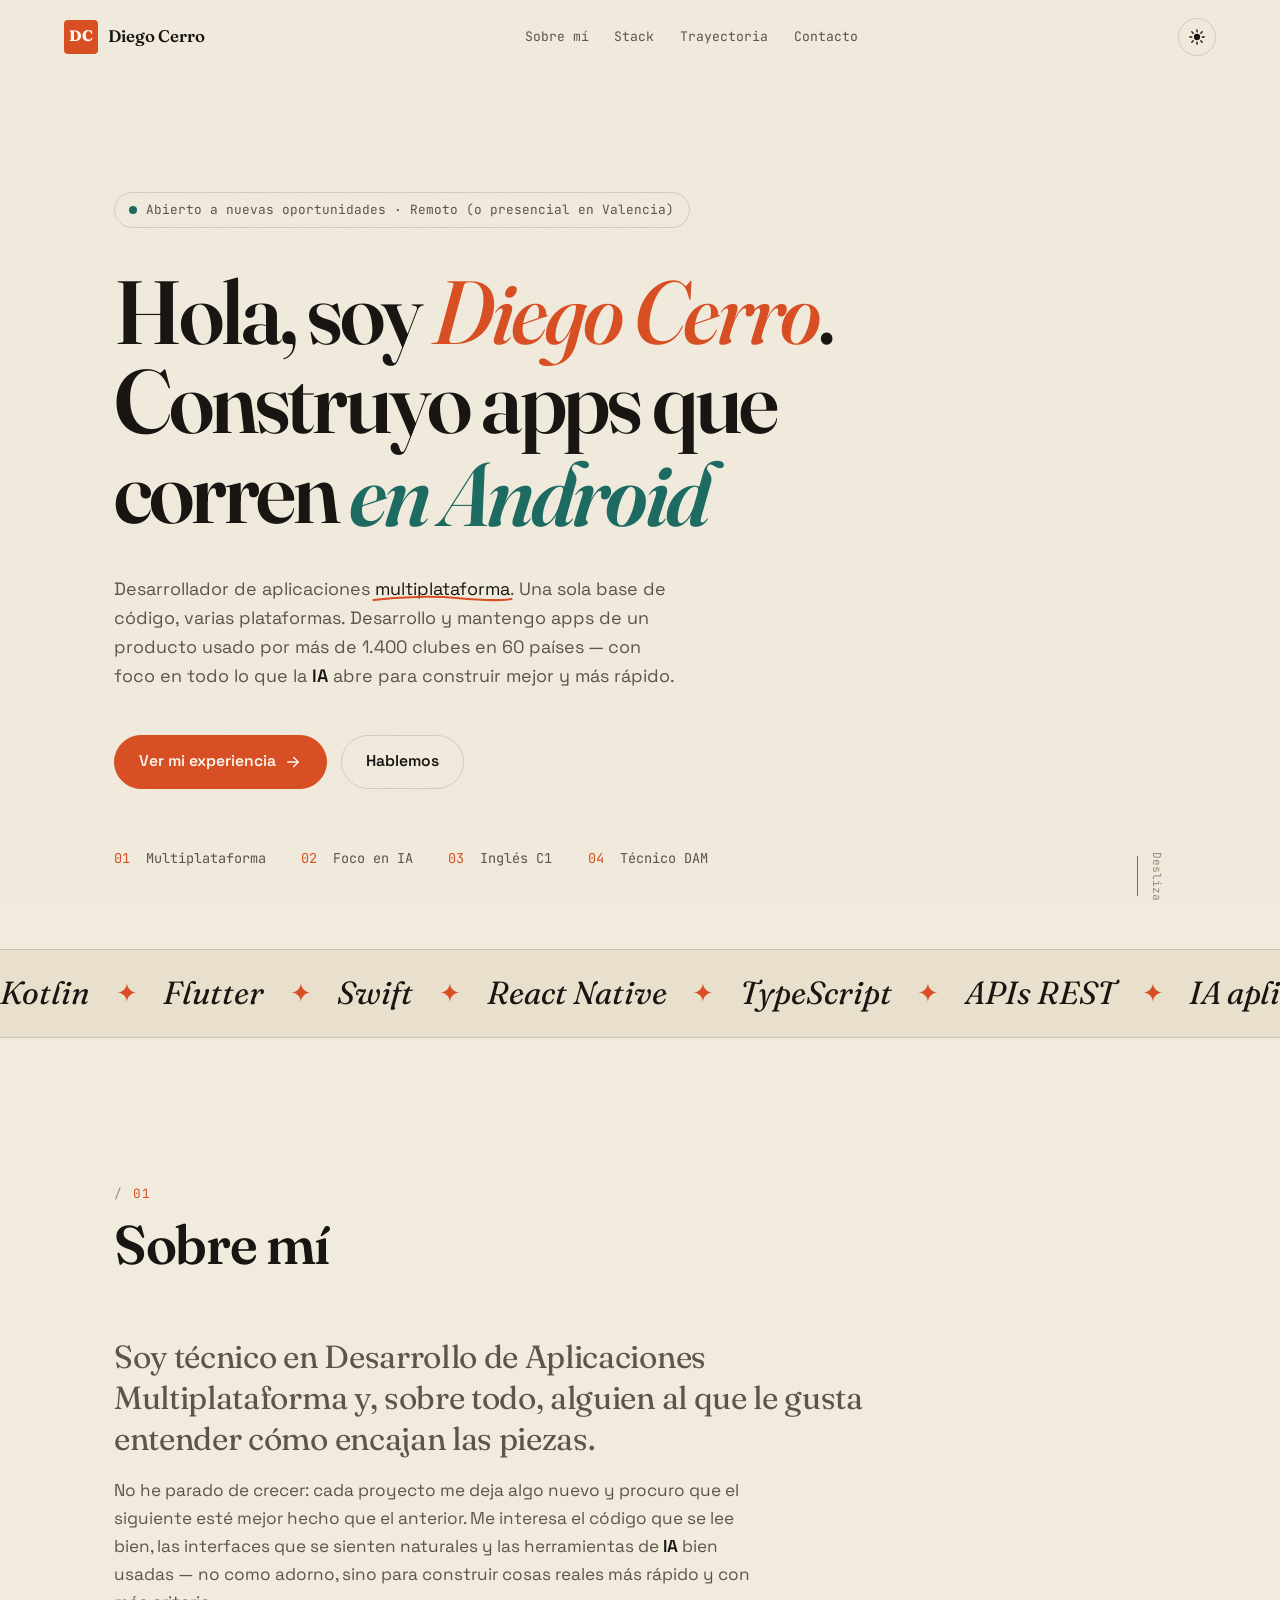
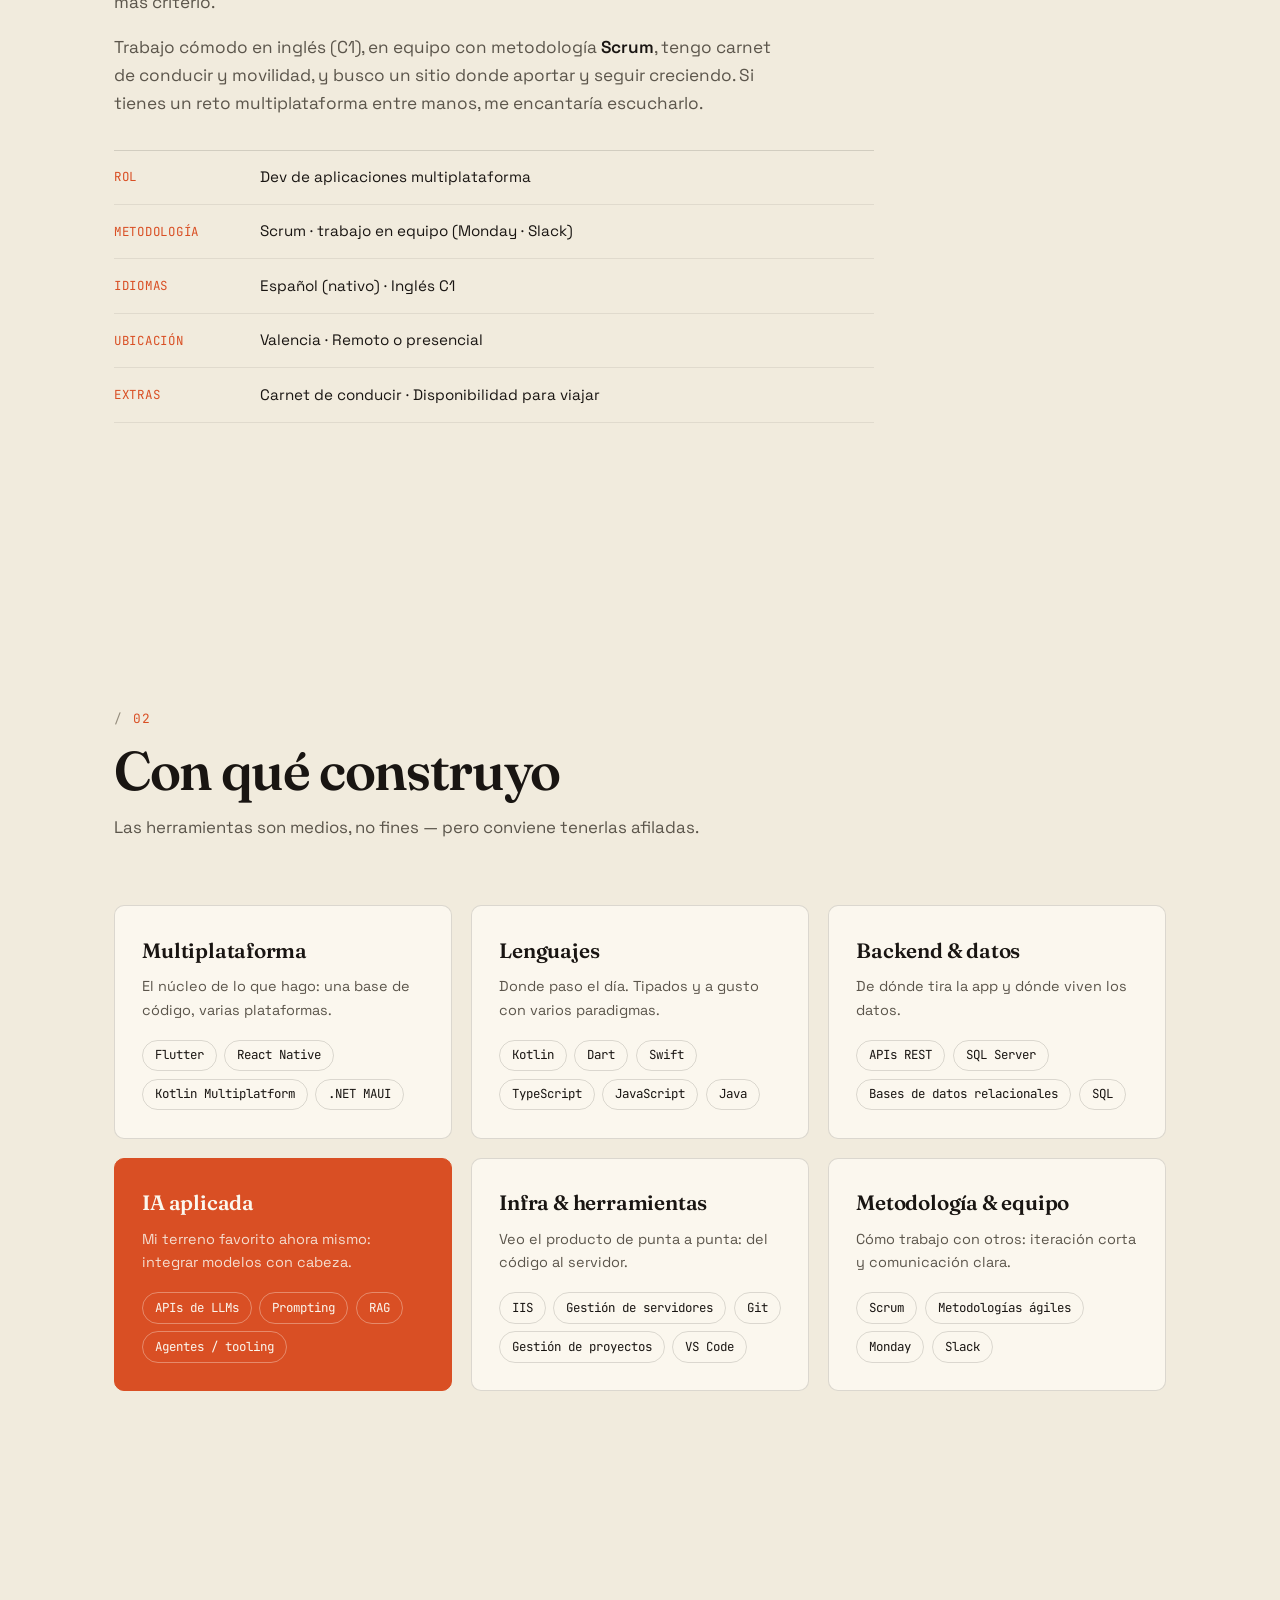
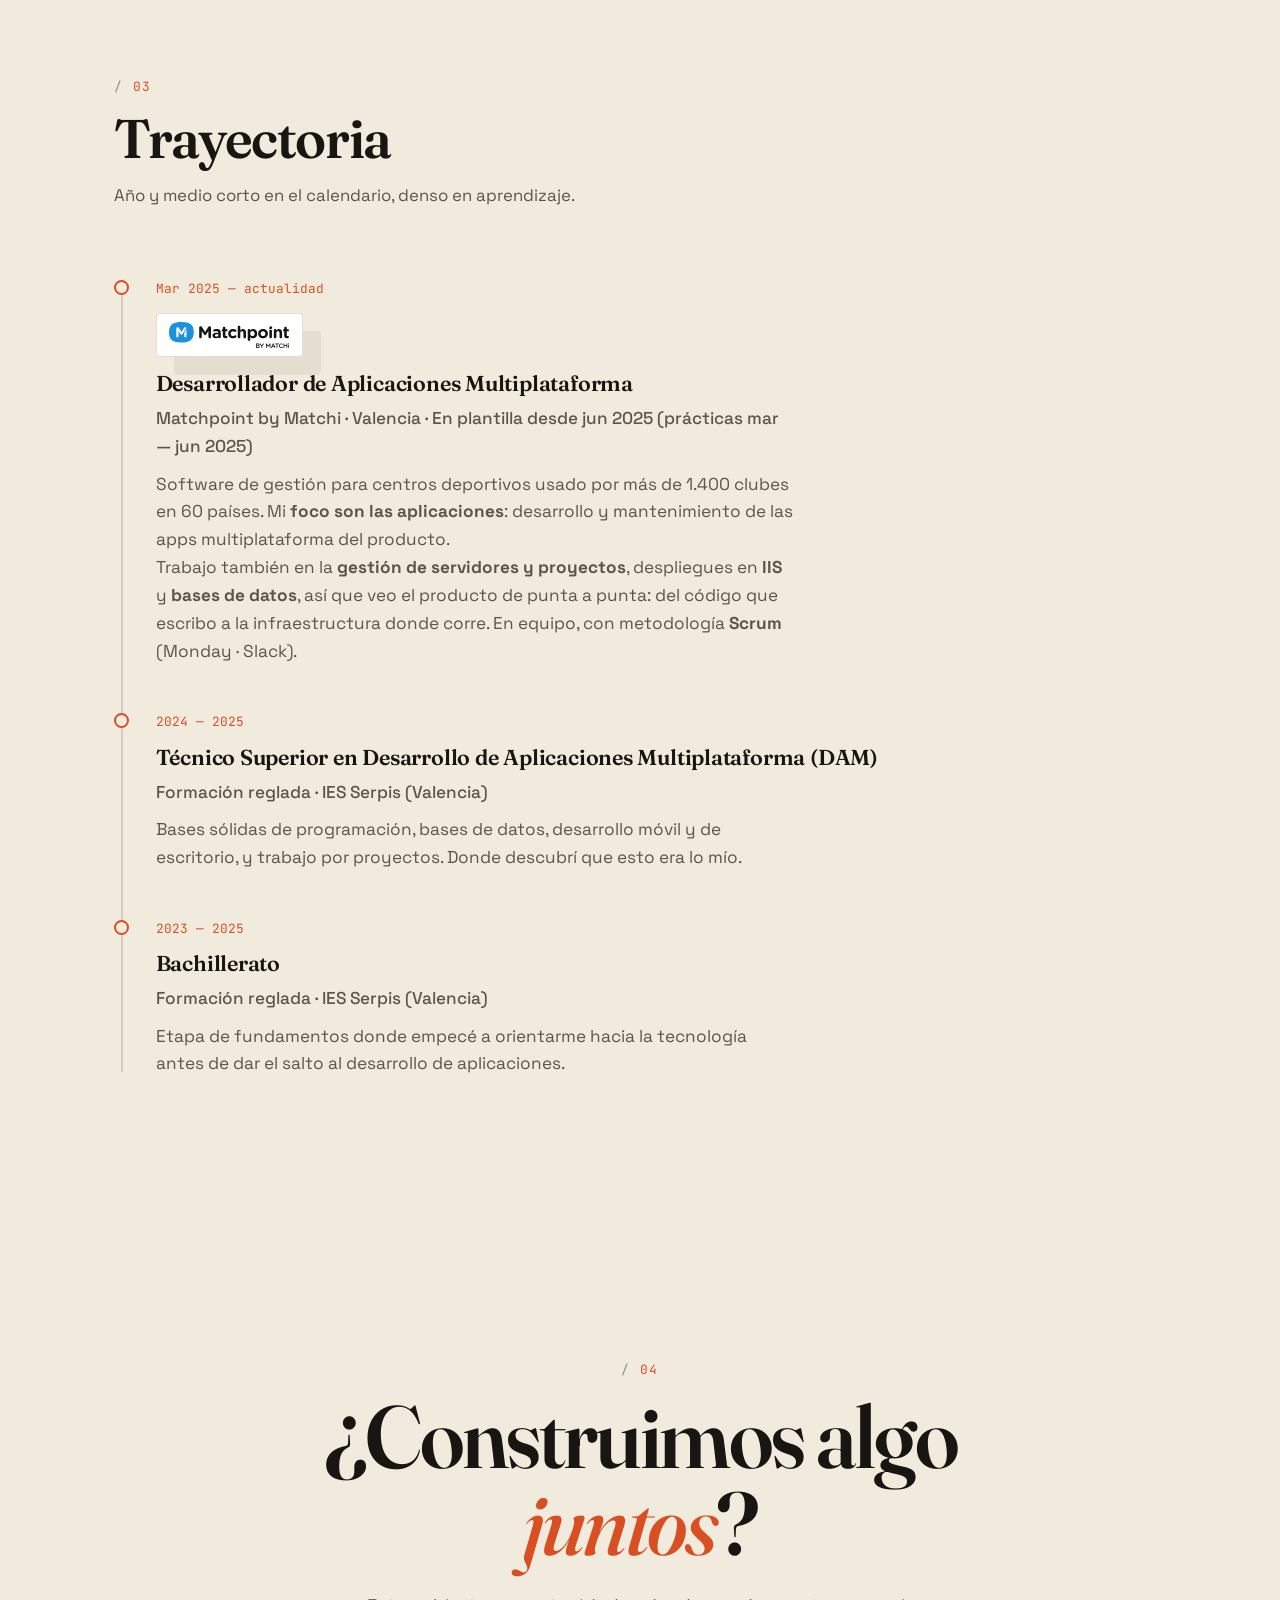
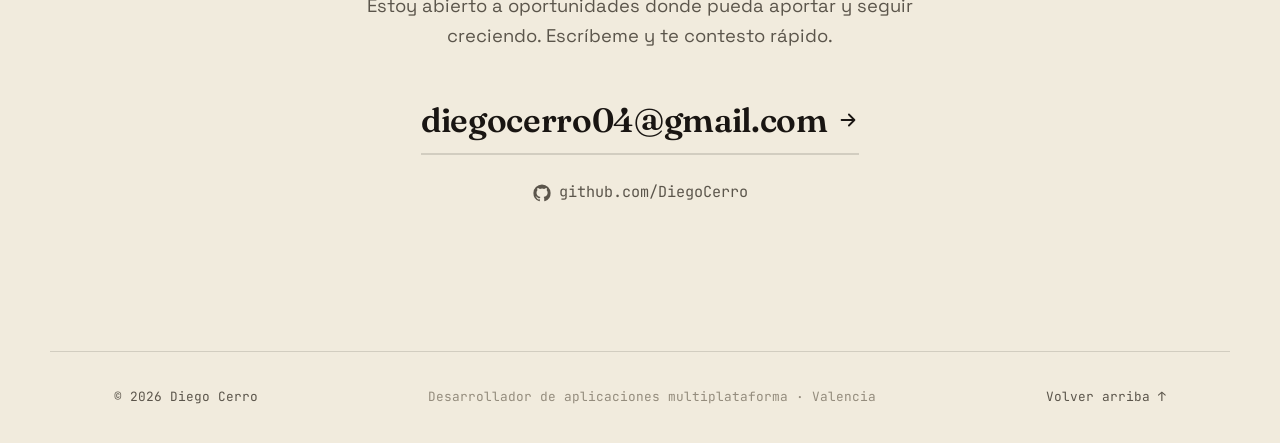
==== commit 68e5758f: "Currículum web y PDF" ====
--- a/index.html
+++ b/index.html
@@ -116,8 +116,8 @@
     <!-- ───────────────── MARQUEE ───────────────── -->
     <div class="marquee" aria-hidden="true">
       <div class="marquee-track">
-        <span>Kotlin</span><span class="sep">✦</span><span>Flutter</span><span class="sep">✦</span><span>Swift</span><span class="sep">✦</span><span>React Native</span><span class="sep">✦</span><span>APIs REST</span><span class="sep">✦</span><span>IA aplicada</span><span class="sep">✦</span>
-        <span>Kotlin</span><span class="sep">✦</span><span>Flutter</span><span class="sep">✦</span><span>Swift</span><span class="sep">✦</span><span>React Native</span><span class="sep">✦</span><span>APIs REST</span><span class="sep">✦</span><span>IA aplicada</span><span class="sep">✦</span>
+        <span>Kotlin</span><span class="sep">✦</span><span>Flutter</span><span class="sep">✦</span><span>Swift</span><span class="sep">✦</span><span>React Native</span><span class="sep">✦</span><span>TypeScript</span><span class="sep">✦</span><span>APIs REST</span><span class="sep">✦</span><span>IA aplicada</span><span class="sep">✦</span>
+        <span>Kotlin</span><span class="sep">✦</span><span>Flutter</span><span class="sep">✦</span><span>Swift</span><span class="sep">✦</span><span>React Native</span><span class="sep">✦</span><span>TypeScript</span><span class="sep">✦</span><span>APIs REST</span><span class="sep">✦</span><span>IA aplicada</span><span class="sep">✦</span>
       </div>
     </div>
 
@@ -142,13 +142,15 @@
             reales más rápido y con más criterio.
           </p>
           <p>
-            Trabajo cómodo en inglés (C1), tengo carnet de conducir y movilidad, y busco un sitio donde aportar y seguir
+            Trabajo cómodo en inglés (C1), en equipo con metodología <strong>Scrum</strong>,
+            tengo carnet de conducir y movilidad, y busco un sitio donde aportar y seguir
             creciendo. Si tienes un reto multiplataforma entre manos, me encantaría escucharlo.
           </p>
 
           <ul class="about-facts">
             <li><span class="fact-k">Rol</span> Dev de aplicaciones multiplataforma</li>
-            <li><span class="fact-k">Idiomas</span> Español y valenciano (nativos) · Inglés C1</li>
+            <li><span class="fact-k">Metodología</span> Scrum · trabajo en equipo (Monday · Slack)</li>
+            <li><span class="fact-k">Idiomas</span> Español (nativo) · Inglés C1</li>
             <li><span class="fact-k">Ubicación</span> Valencia · Remoto o presencial</li>
             <li><span class="fact-k">Extras</span> Carnet de conducir · Disponibilidad para viajar</li>
           </ul>
@@ -177,7 +179,7 @@
           <h3>Lenguajes</h3>
           <p class="stack-note">Donde paso el día. Tipados y a gusto con varios paradigmas.</p>
           <ul class="chips">
-            <li>Kotlin</li><li>Dart</li><li>Swift</li><li>JavaScript</li><li>Java</li>
+            <li>Kotlin</li><li>Dart</li><li>Swift</li><li>TypeScript</li><li>JavaScript</li><li>Java</li>
           </ul>
         </article>
 
@@ -201,7 +203,15 @@
           <h3>Infra &amp; herramientas</h3>
           <p class="stack-note">Veo el producto de punta a punta: del código al servidor.</p>
           <ul class="chips">
-            <li>IIS</li><li>Gestión de servidores</li><li>Git</li><li>Gestión de proyectos</li><li>Monday</li><li>Slack</li>
+            <li>IIS</li><li>Gestión de servidores</li><li>Git</li><li>Gestión de proyectos</li><li>VS Code</li>
+          </ul>
+        </article>
+
+        <article class="stack-card" data-reveal>
+          <h3>Metodología &amp; equipo</h3>
+          <p class="stack-note">Cómo trabajo con otros: iteración corta y comunicación clara.</p>
+          <ul class="chips">
+            <li>Scrum</li><li>Metodologías ágiles</li><li>Monday</li><li>Slack</li>
           </ul>
         </article>
 
@@ -232,7 +242,7 @@
               Trabajo también en la <strong>gestión de servidores y proyectos</strong>,
               despliegues en <strong>IIS</strong> y <strong>bases de datos</strong>, así que
               veo el producto de punta a punta: del código que escribo a la infraestructura
-              donde corre. En el día a día me coordino con el equipo a través de Monday y Slack.
+              donde corre. En equipo, con metodología <strong>Scrum</strong> (Monday · Slack).
             </p>
           </div>
         </li>
@@ -250,7 +260,7 @@
         </li>
 
         <li class="timeline-item" data-reveal>
-          <span class="timeline-when">2022 — 2024</span>
+          <span class="timeline-when">2023 — 2025</span>
           <div class="timeline-body">
             <h3>Bachillerato</h3>
             <p class="timeline-org">Formación reglada · IES Serpis (Valencia)</p>
--- a/styles.css
+++ b/styles.css
@@ -334,7 +334,6 @@
 
 /* ---------- STACK ---------- */
 .stack-grid { display: grid; grid-template-columns: repeat(3, 1fr); gap: 1.2rem; }
-@media (min-width: 901px) { .stack-card--accent { grid-column: span 2; } }
 .stack-card {
   background: var(--card); border: 1px solid var(--line); border-radius: var(--r-md);
   padding: 1.7rem; transition: transform .3s ease, border-color .3s ease, box-shadow .3s ease;
@@ -424,7 +423,6 @@
   .about-grid { grid-template-columns: 1fr; }
   .about-portrait { position: relative; top: 0; max-width: 320px; }
   .stack-grid { grid-template-columns: repeat(2, 1fr); }
-  .stack-grid > :last-child:nth-child(odd) { grid-column: 1 / -1; }
 }
 @media (max-width: 760px) {
   .nav-links {
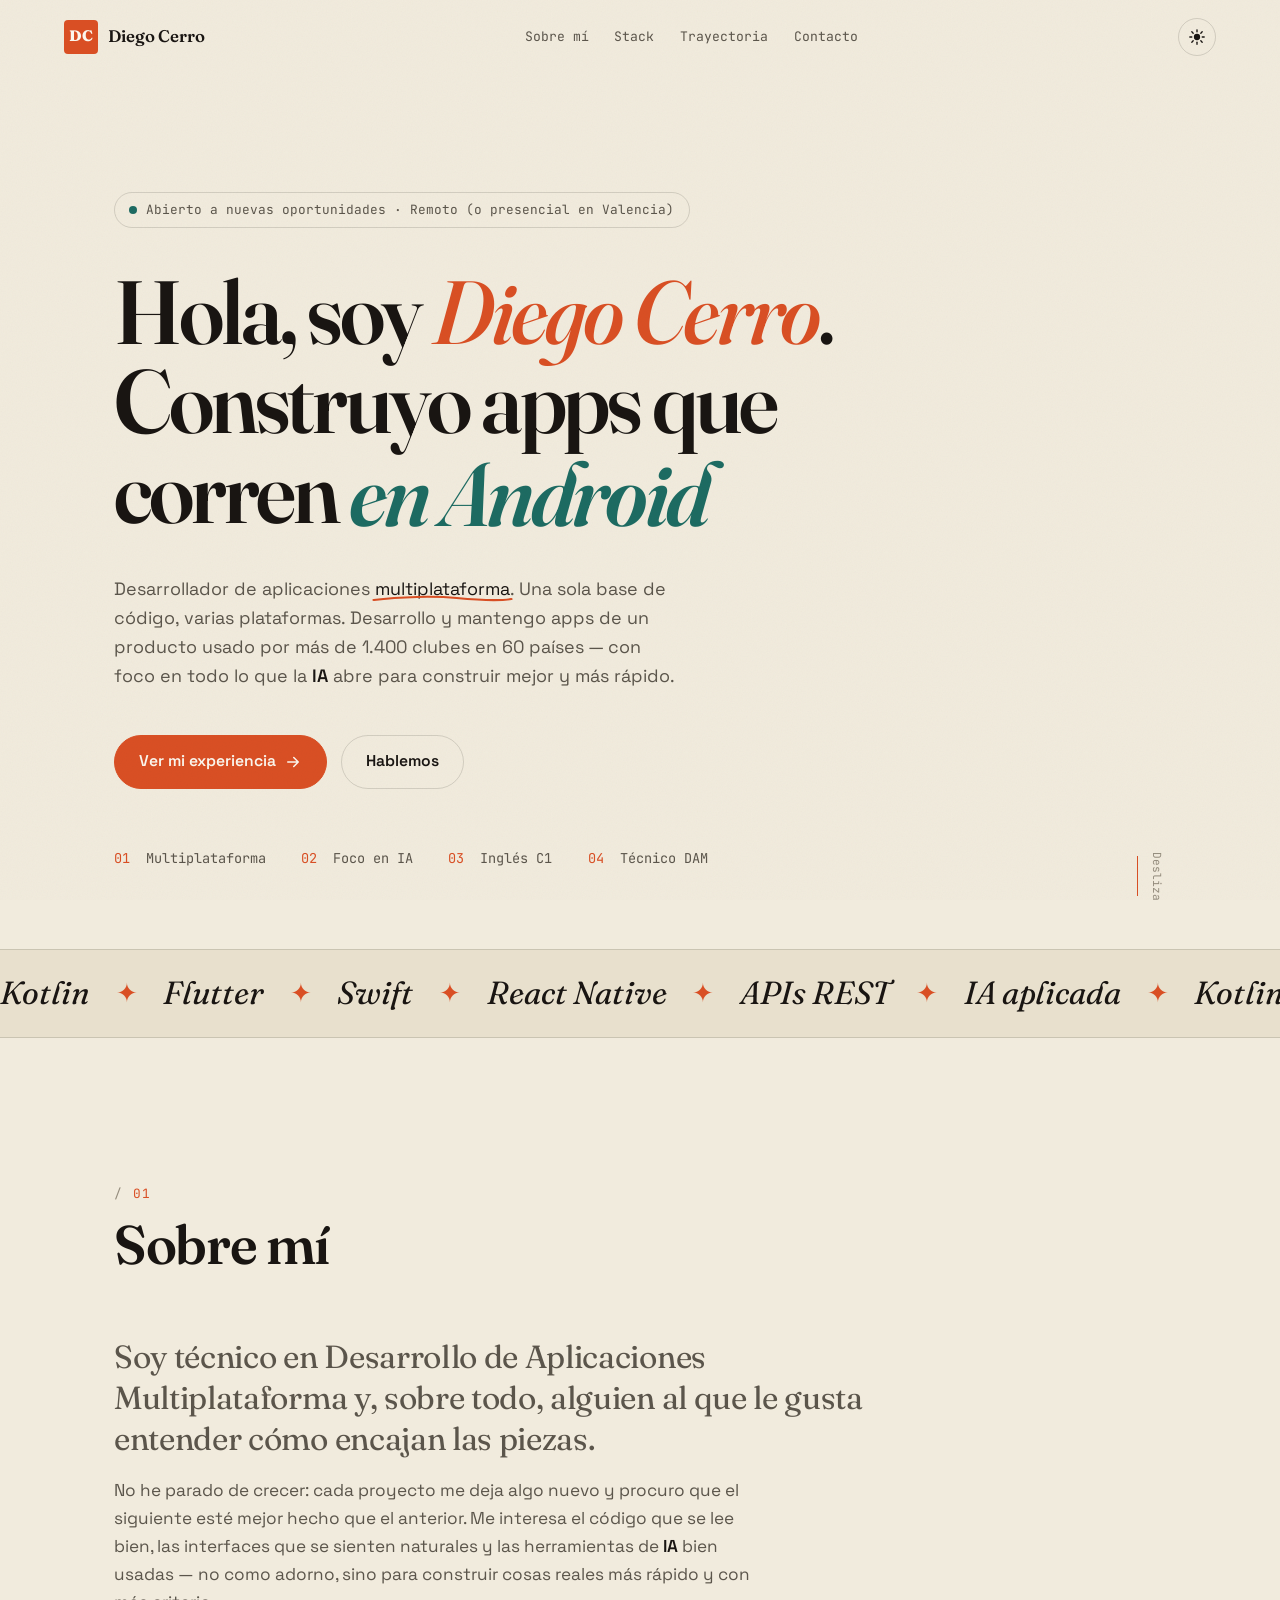
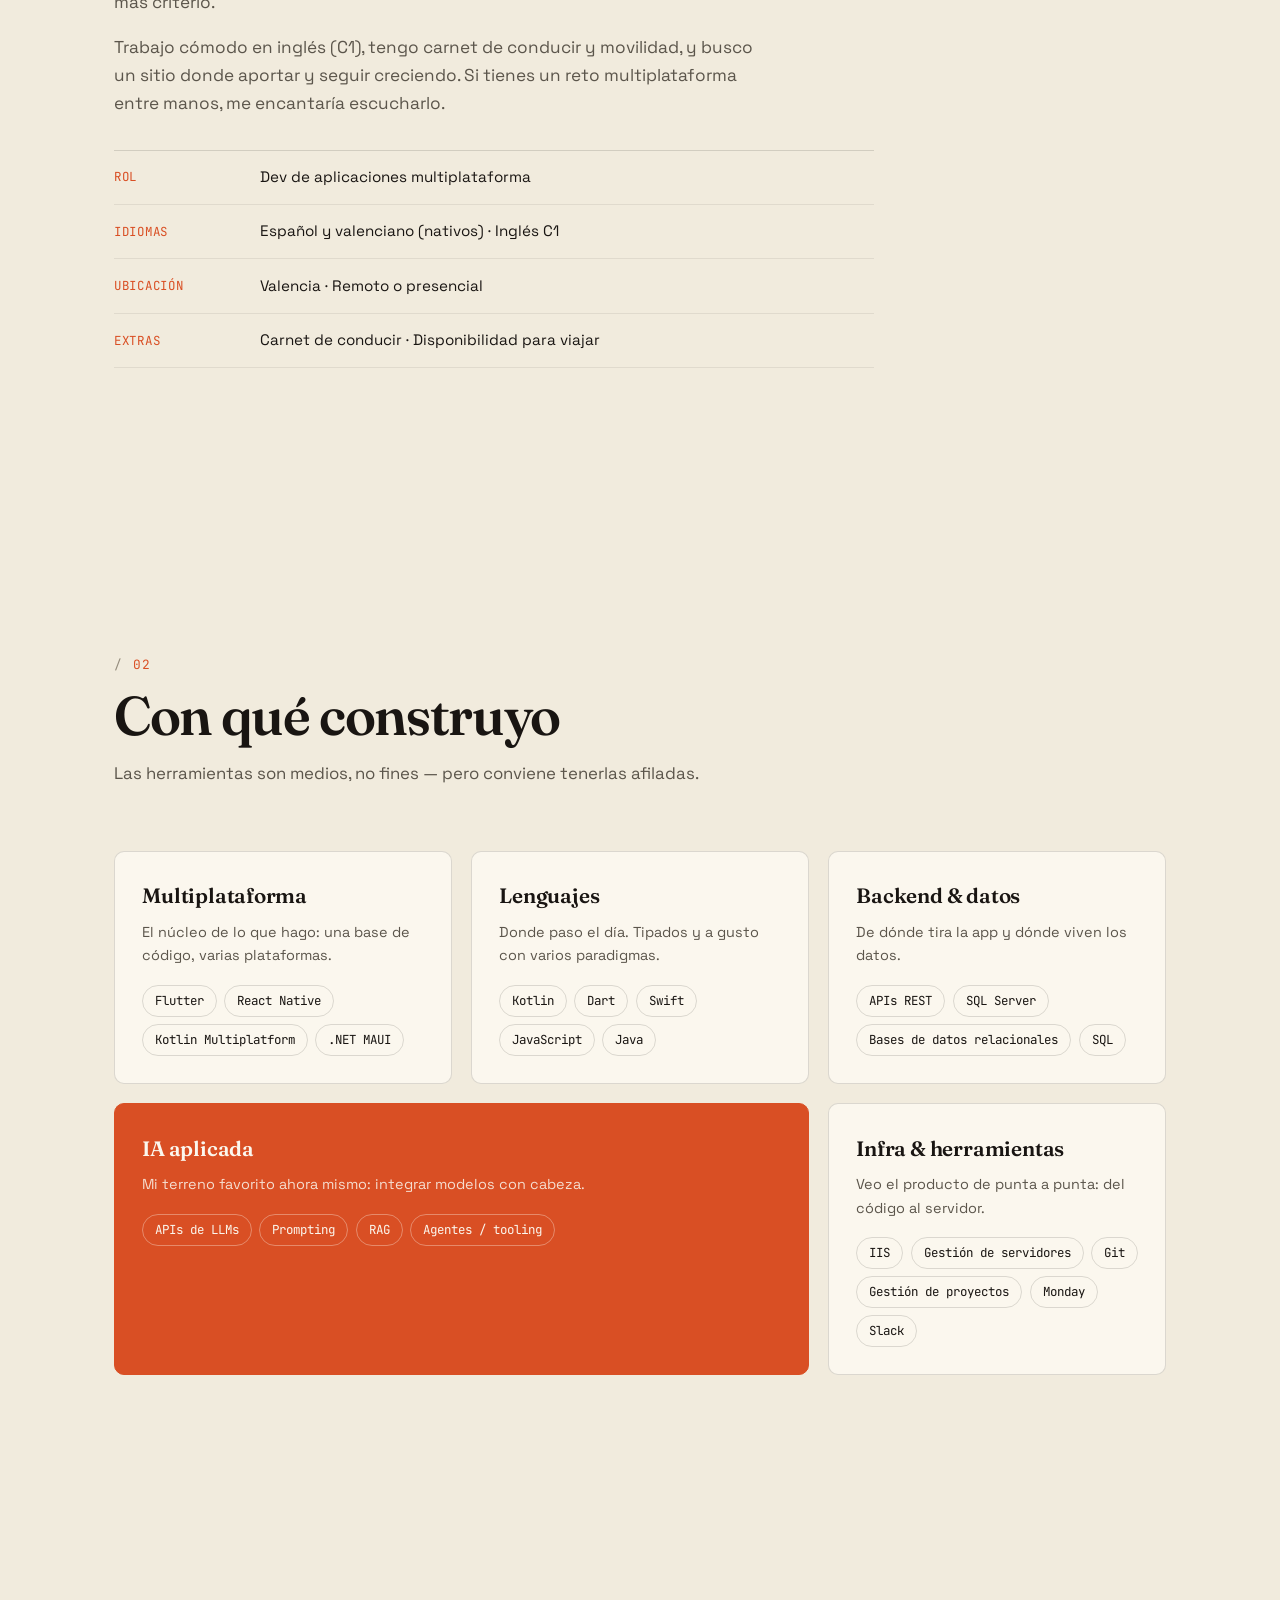
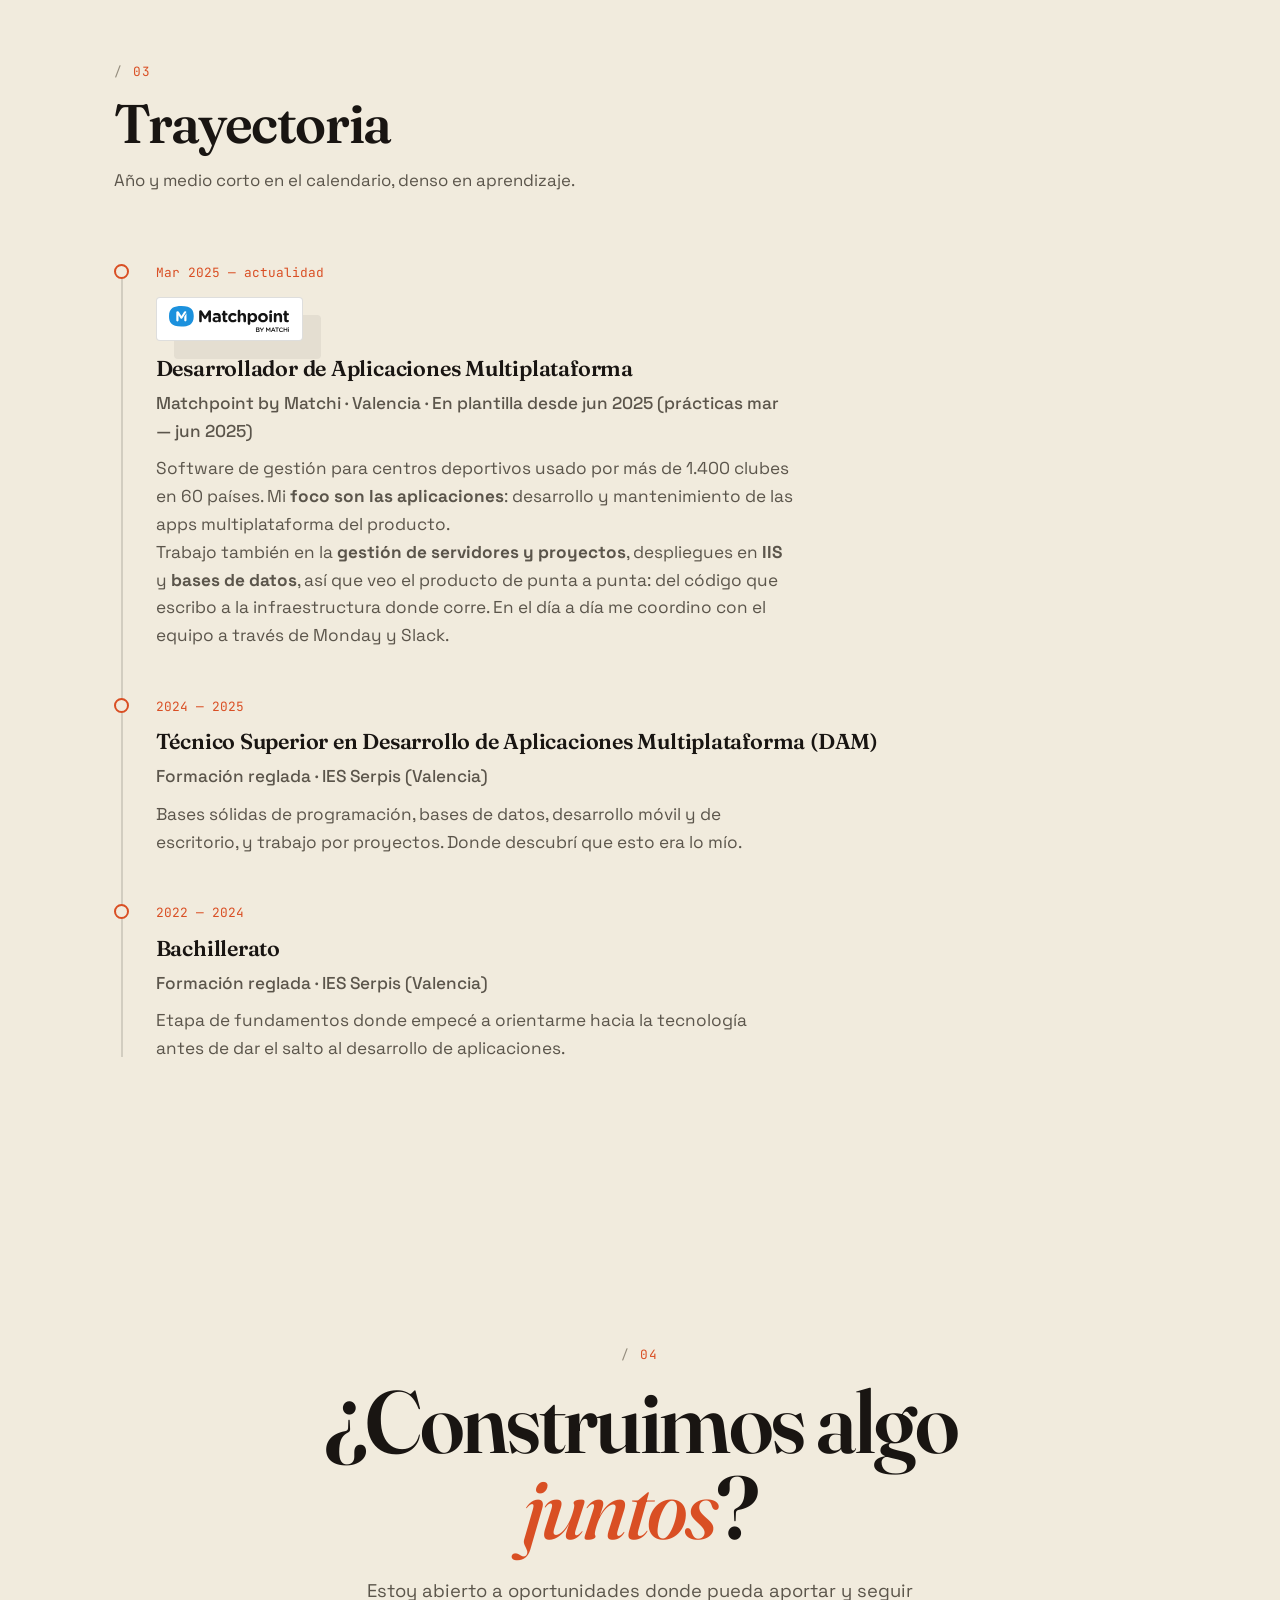
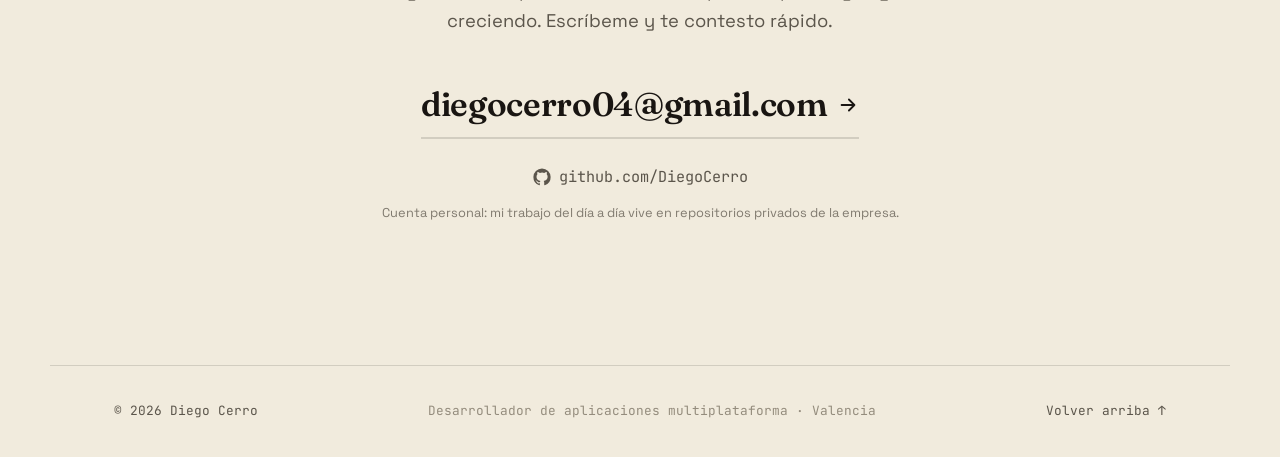
==== commit bae9cf4a: "Mueve GitHub a nota secundaria aclarando que es la cuenta personal" ====
--- a/index.html
+++ b/index.html
@@ -116,8 +116,8 @@
     <!-- ───────────────── MARQUEE ───────────────── -->
     <div class="marquee" aria-hidden="true">
       <div class="marquee-track">
-        <span>Kotlin</span><span class="sep">✦</span><span>Flutter</span><span class="sep">✦</span><span>Swift</span><span class="sep">✦</span><span>React Native</span><span class="sep">✦</span><span>TypeScript</span><span class="sep">✦</span><span>APIs REST</span><span class="sep">✦</span><span>IA aplicada</span><span class="sep">✦</span>
-        <span>Kotlin</span><span class="sep">✦</span><span>Flutter</span><span class="sep">✦</span><span>Swift</span><span class="sep">✦</span><span>React Native</span><span class="sep">✦</span><span>TypeScript</span><span class="sep">✦</span><span>APIs REST</span><span class="sep">✦</span><span>IA aplicada</span><span class="sep">✦</span>
+        <span>Kotlin</span><span class="sep">✦</span><span>Flutter</span><span class="sep">✦</span><span>Swift</span><span class="sep">✦</span><span>React Native</span><span class="sep">✦</span><span>APIs REST</span><span class="sep">✦</span><span>IA aplicada</span><span class="sep">✦</span>
+        <span>Kotlin</span><span class="sep">✦</span><span>Flutter</span><span class="sep">✦</span><span>Swift</span><span class="sep">✦</span><span>React Native</span><span class="sep">✦</span><span>APIs REST</span><span class="sep">✦</span><span>IA aplicada</span><span class="sep">✦</span>
       </div>
     </div>
 
@@ -142,15 +142,13 @@
             reales más rápido y con más criterio.
           </p>
           <p>
-            Trabajo cómodo en inglés (C1), en equipo con metodología <strong>Scrum</strong>,
-            tengo carnet de conducir y movilidad, y busco un sitio donde aportar y seguir
+            Trabajo cómodo en inglés (C1), tengo carnet de conducir y movilidad, y busco un sitio donde aportar y seguir
             creciendo. Si tienes un reto multiplataforma entre manos, me encantaría escucharlo.
           </p>
 
           <ul class="about-facts">
             <li><span class="fact-k">Rol</span> Dev de aplicaciones multiplataforma</li>
-            <li><span class="fact-k">Metodología</span> Scrum · trabajo en equipo (Monday · Slack)</li>
-            <li><span class="fact-k">Idiomas</span> Español (nativo) · Inglés C1</li>
+            <li><span class="fact-k">Idiomas</span> Español y valenciano (nativos) · Inglés C1</li>
             <li><span class="fact-k">Ubicación</span> Valencia · Remoto o presencial</li>
             <li><span class="fact-k">Extras</span> Carnet de conducir · Disponibilidad para viajar</li>
           </ul>
@@ -179,7 +177,7 @@
           <h3>Lenguajes</h3>
           <p class="stack-note">Donde paso el día. Tipados y a gusto con varios paradigmas.</p>
           <ul class="chips">
-            <li>Kotlin</li><li>Dart</li><li>Swift</li><li>TypeScript</li><li>JavaScript</li><li>Java</li>
+            <li>Kotlin</li><li>Dart</li><li>Swift</li><li>JavaScript</li><li>Java</li>
           </ul>
         </article>
 
@@ -203,15 +201,7 @@
           <h3>Infra &amp; herramientas</h3>
           <p class="stack-note">Veo el producto de punta a punta: del código al servidor.</p>
           <ul class="chips">
-            <li>IIS</li><li>Gestión de servidores</li><li>Git</li><li>Gestión de proyectos</li><li>VS Code</li>
-          </ul>
-        </article>
-
-        <article class="stack-card" data-reveal>
-          <h3>Metodología &amp; equipo</h3>
-          <p class="stack-note">Cómo trabajo con otros: iteración corta y comunicación clara.</p>
-          <ul class="chips">
-            <li>Scrum</li><li>Metodologías ágiles</li><li>Monday</li><li>Slack</li>
+            <li>IIS</li><li>Gestión de servidores</li><li>Git</li><li>Gestión de proyectos</li><li>Monday</li><li>Slack</li>
           </ul>
         </article>
 
@@ -242,7 +232,7 @@
               Trabajo también en la <strong>gestión de servidores y proyectos</strong>,
               despliegues en <strong>IIS</strong> y <strong>bases de datos</strong>, así que
               veo el producto de punta a punta: del código que escribo a la infraestructura
-              donde corre. En equipo, con metodología <strong>Scrum</strong> (Monday · Slack).
+              donde corre. En el día a día me coordino con el equipo a través de Monday y Slack.
             </p>
           </div>
         </li>
@@ -260,7 +250,7 @@
         </li>
 
         <li class="timeline-item" data-reveal>
-          <span class="timeline-when">2023 — 2025</span>
+          <span class="timeline-when">2022 — 2024</span>
           <div class="timeline-body">
             <h3>Bachillerato</h3>
             <p class="timeline-org">Formación reglada · IES Serpis (Valencia)</p>
@@ -293,6 +283,7 @@
             <svg viewBox="0 0 24 24" width="18" height="18" aria-hidden="true"><path fill="currentColor" d="M12 .5A11.5 11.5 0 0 0 .5 12a11.5 11.5 0 0 0 7.86 10.92c.58.1.79-.25.79-.56v-2c-3.2.7-3.88-1.37-3.88-1.37-.53-1.34-1.3-1.7-1.3-1.7-1.06-.72.08-.71.08-.71 1.17.08 1.79 1.2 1.79 1.2 1.04 1.78 2.73 1.27 3.4.97.1-.75.4-1.27.73-1.56-2.56-.29-5.26-1.28-5.26-5.7 0-1.26.45-2.29 1.19-3.1-.12-.29-.52-1.46.11-3.05 0 0 .97-.31 3.18 1.18a11 11 0 0 1 5.8 0c2.2-1.49 3.17-1.18 3.17-1.18.63 1.59.23 2.76.11 3.05.74.81 1.19 1.84 1.19 3.1 0 4.43-2.7 5.4-5.28 5.69.41.36.78 1.06.78 2.14v3.17c0 .31.21.67.8.56A11.5 11.5 0 0 0 23.5 12 11.5 11.5 0 0 0 12 .5Z"/></svg>
           github.com/DiegoCerro
           </a>
+          <span class="contact-note">Cuenta personal: mi trabajo del día a día vive en repositorios privados de la empresa.</span>
         </p>
 
       </div>
--- a/styles.css
+++ b/styles.css
@@ -334,6 +334,7 @@
 
 /* ---------- STACK ---------- */
 .stack-grid { display: grid; grid-template-columns: repeat(3, 1fr); gap: 1.2rem; }
+@media (min-width: 901px) { .stack-card--accent { grid-column: span 2; } }
 .stack-card {
   background: var(--card); border: 1px solid var(--line); border-radius: var(--r-md);
   padding: 1.7rem; transition: transform .3s ease, border-color .3s ease, box-shadow .3s ease;
@@ -404,6 +405,7 @@
   transition: color .3s;
 }
 .contact-social a:hover { color: var(--accent); }
+.contact-note { display: block; margin-top: .5rem; font-size: .8rem; color: var(--ink-soft); opacity: .75; }
 
 /* ---------- FOOTER ---------- */
 .footer {
@@ -423,6 +425,7 @@
   .about-grid { grid-template-columns: 1fr; }
   .about-portrait { position: relative; top: 0; max-width: 320px; }
   .stack-grid { grid-template-columns: repeat(2, 1fr); }
+  .stack-grid > :last-child:nth-child(odd) { grid-column: 1 / -1; }
 }
 @media (max-width: 760px) {
   .nav-links {
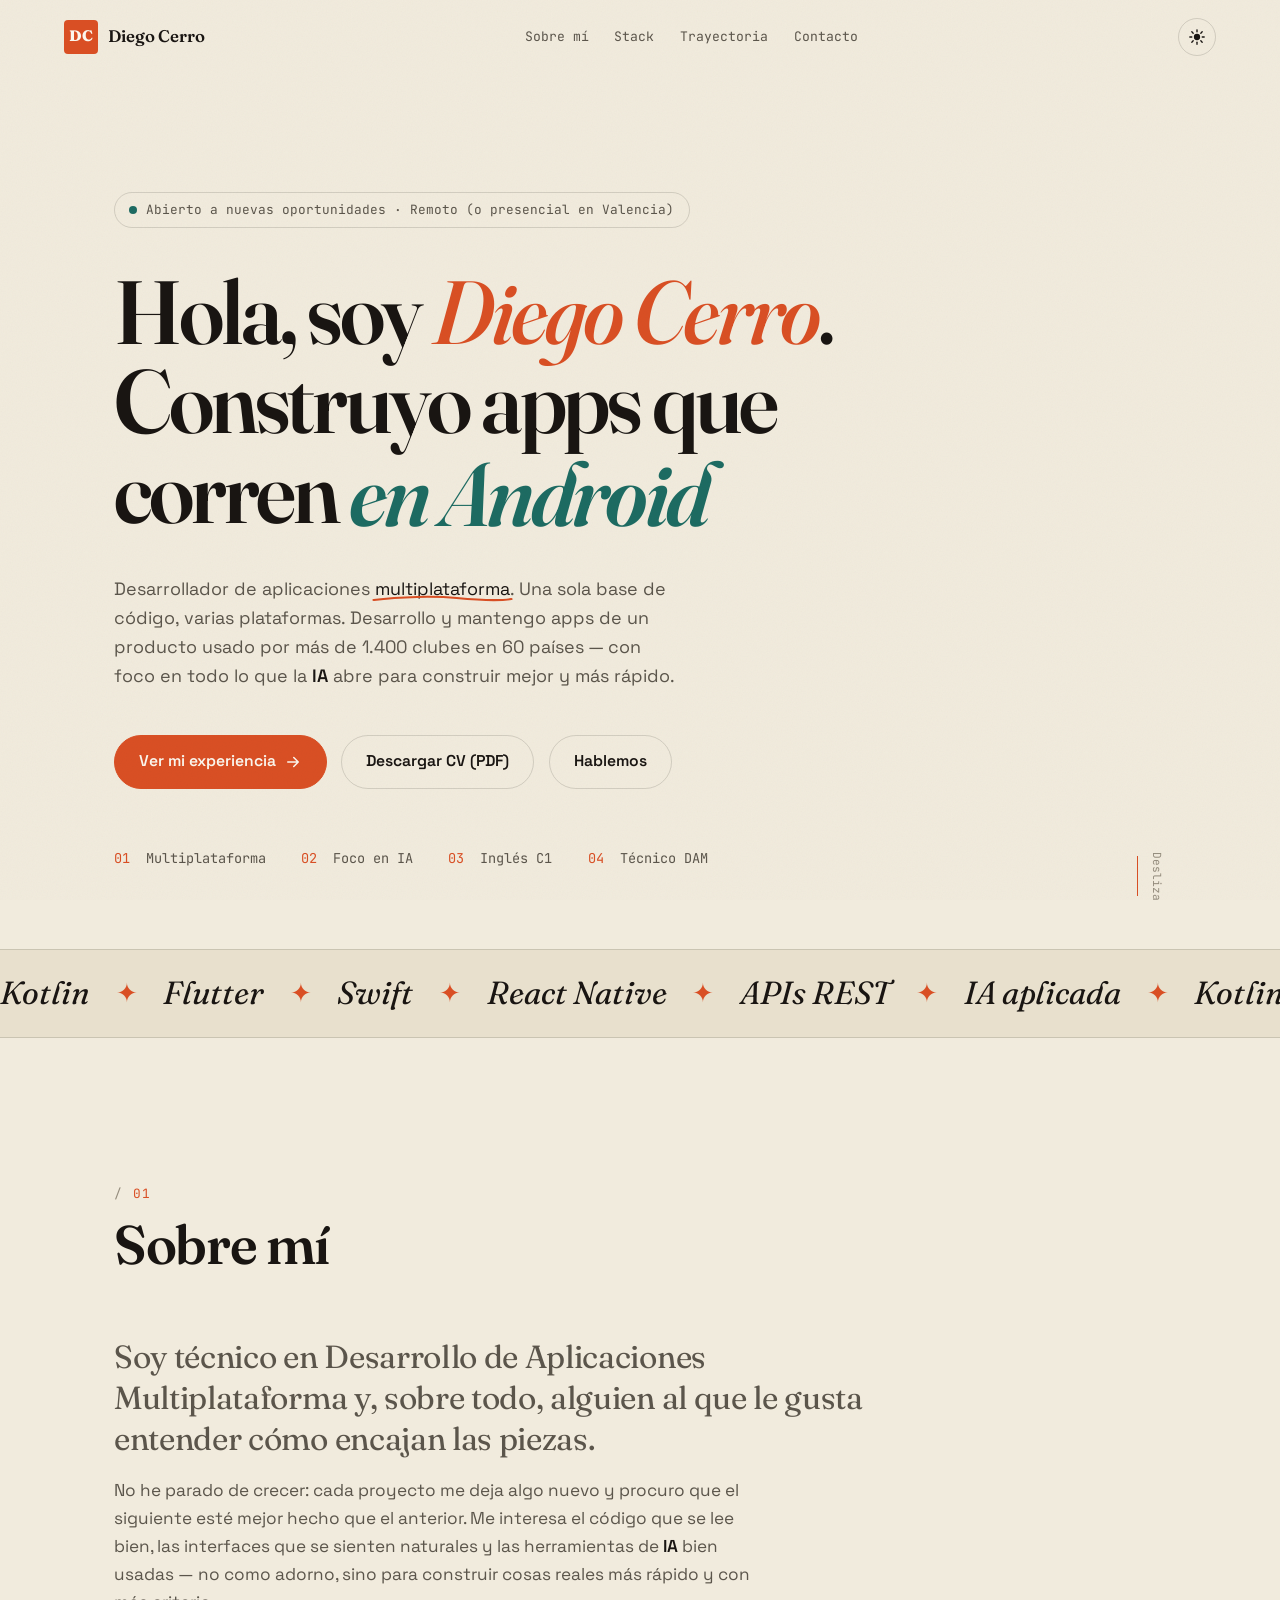
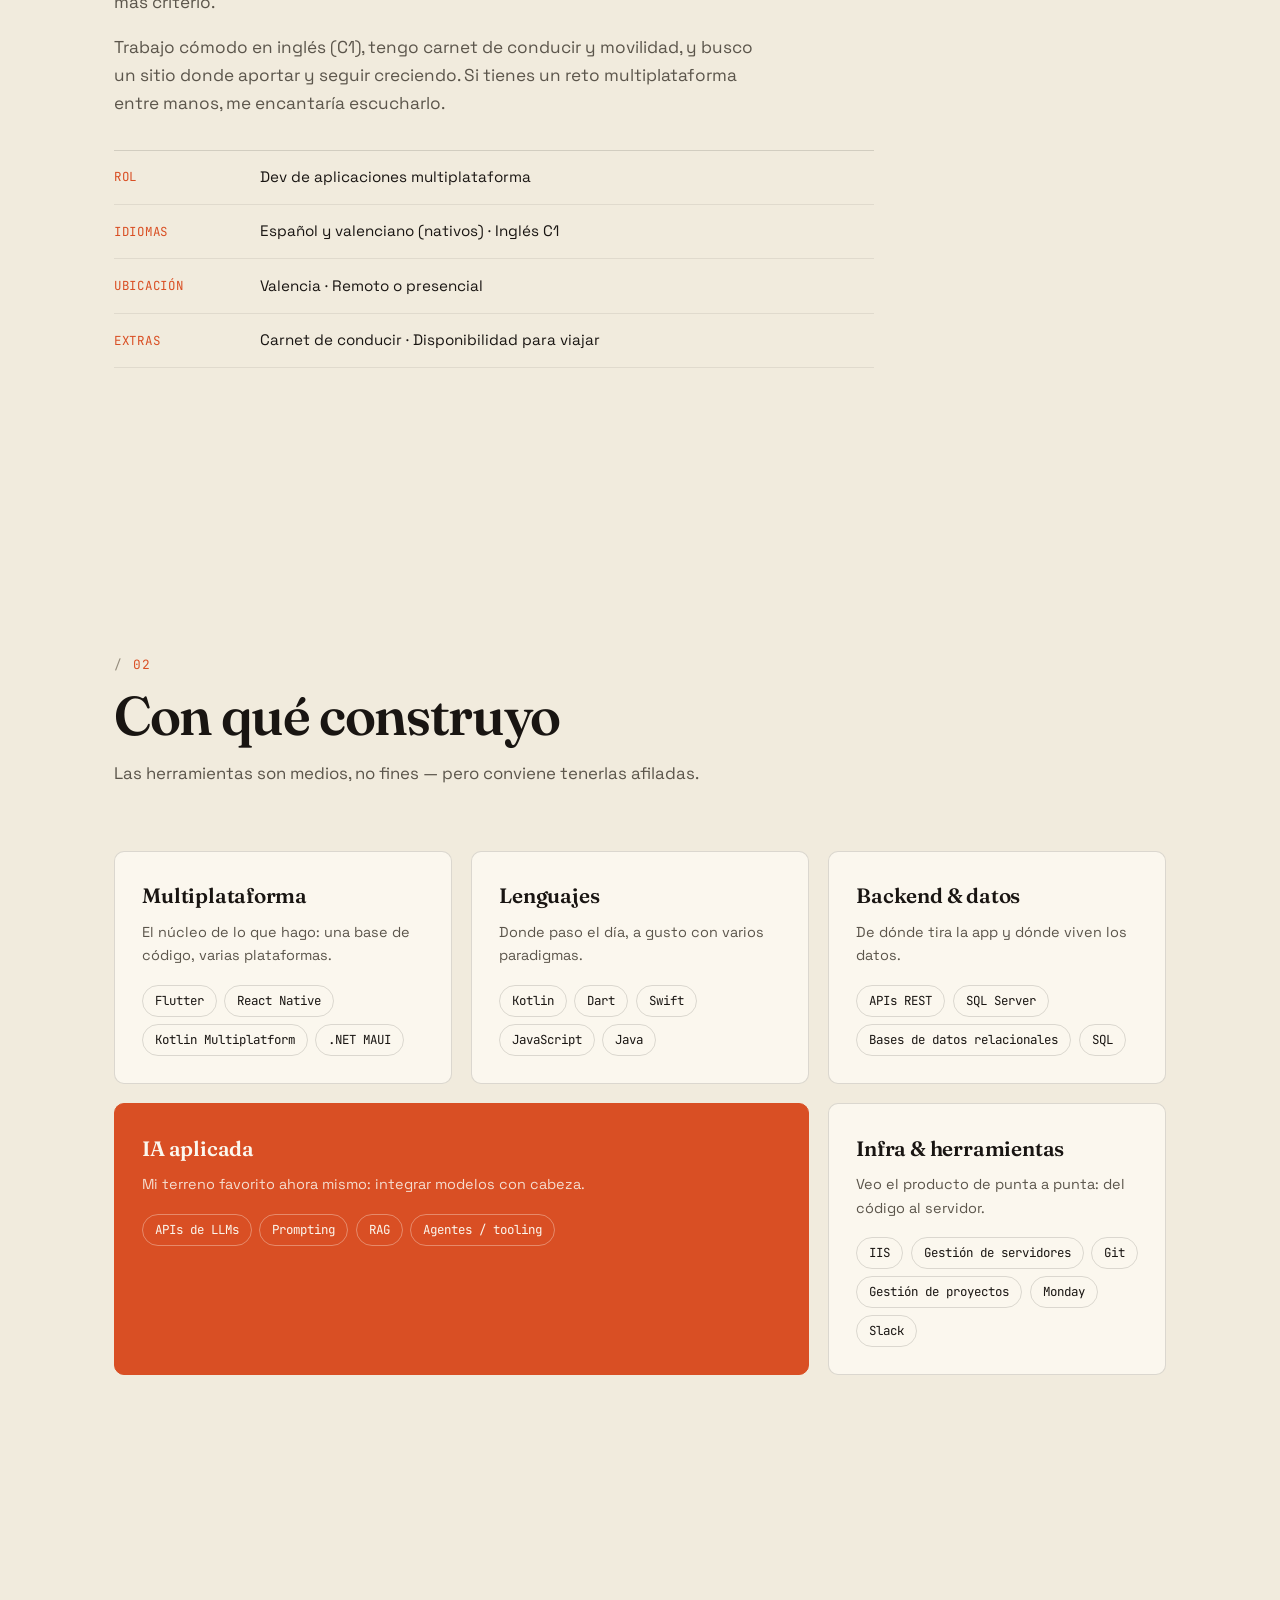
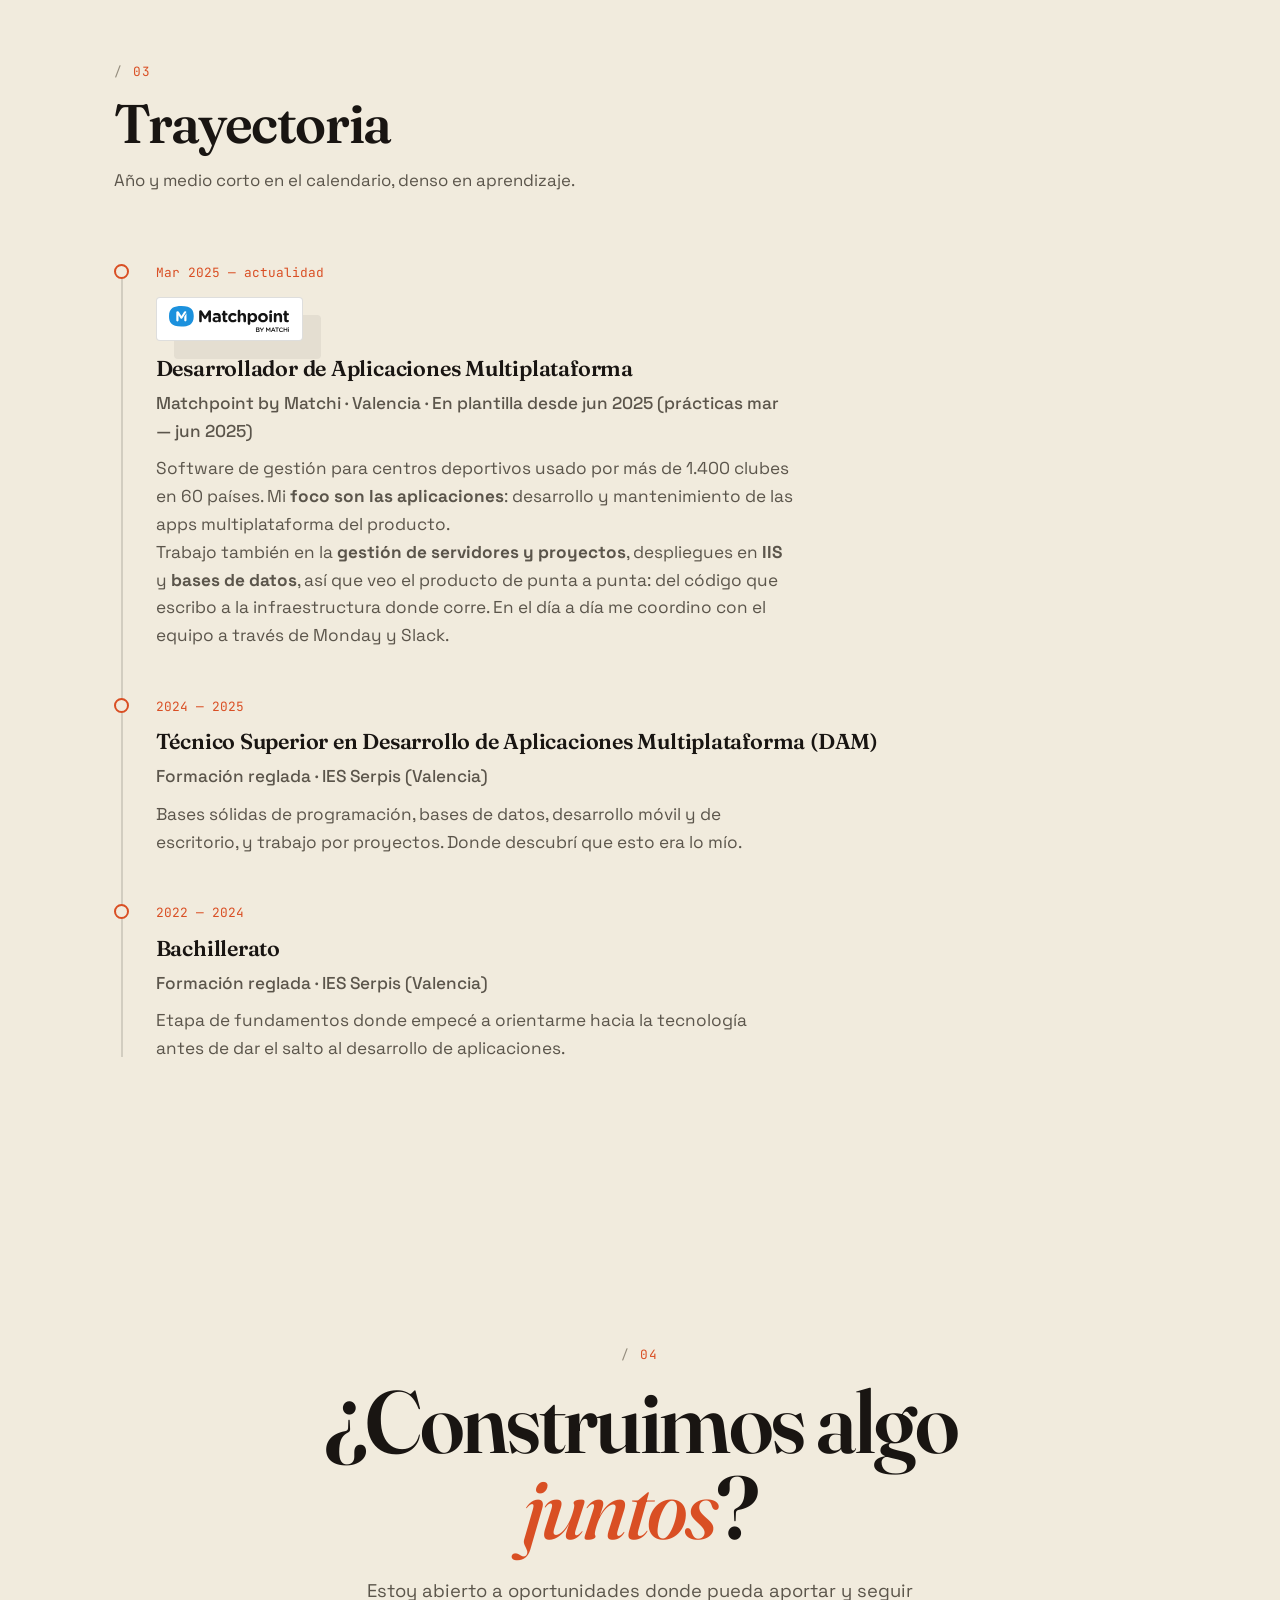
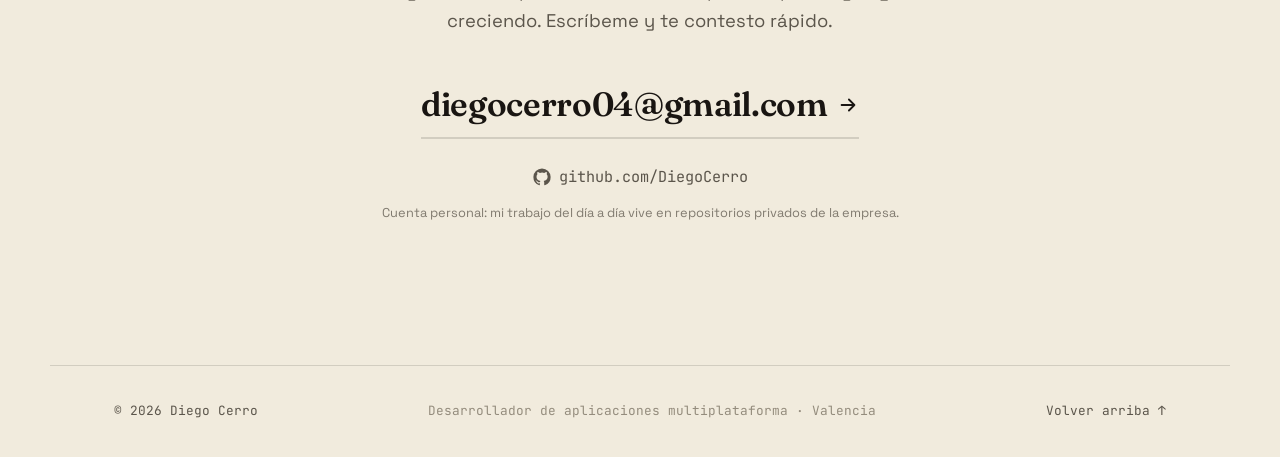
==== commit c1341f18: "Mejora lectura ATS del PDF, metadatos y botón de descarga del CV" ====
--- a/index.html
+++ b/index.html
@@ -11,6 +11,8 @@
   <meta property="og:title" content="Diego Cerro — Desarrollador Multiplataforma" />
   <meta property="og:description" content="Una sola base de código, varias plataformas. Desarrollador en crecimiento con foco en IA." />
   <meta property="og:type" content="website" />
+  <meta property="og:url" content="https://diegocerro.github.io/CV/" />
+  <meta property="og:locale" content="es_ES" />
 
   <link rel="icon" href="data:image/svg+xml,%3Csvg xmlns='http://www.w3.org/2000/svg' viewBox='0 0 100 100'%3E%3Crect width='100' height='100' rx='22' fill='%23E2552B'/%3E%3Ctext x='50' y='68' font-family='Georgia,serif' font-size='54' font-weight='700' text-anchor='middle' fill='%23F3EEE3'%3EDC%3C/text%3E%3C/svg%3E" />
 
@@ -97,6 +99,7 @@
           Ver mi experiencia
           <svg viewBox="0 0 24 24" width="18" height="18" aria-hidden="true"><path d="M5 12h14M13 6l6 6-6 6" fill="none" stroke="currentColor" stroke-width="2" stroke-linecap="round" stroke-linejoin="round"/></svg>
         </a>
+        <a href="Diego-Cerro-CV.pdf" class="btn btn-ghost magnetic" download>Descargar CV (PDF)</a>
         <a href="#contacto" class="btn btn-ghost magnetic">Hablemos</a>
       </div>
 
@@ -175,7 +178,7 @@
 
         <article class="stack-card" data-reveal>
           <h3>Lenguajes</h3>
-          <p class="stack-note">Donde paso el día. Tipados y a gusto con varios paradigmas.</p>
+          <p class="stack-note">Donde paso el día, a gusto con varios paradigmas.</p>
           <ul class="chips">
             <li>Kotlin</li><li>Dart</li><li>Swift</li><li>JavaScript</li><li>Java</li>
           </ul>
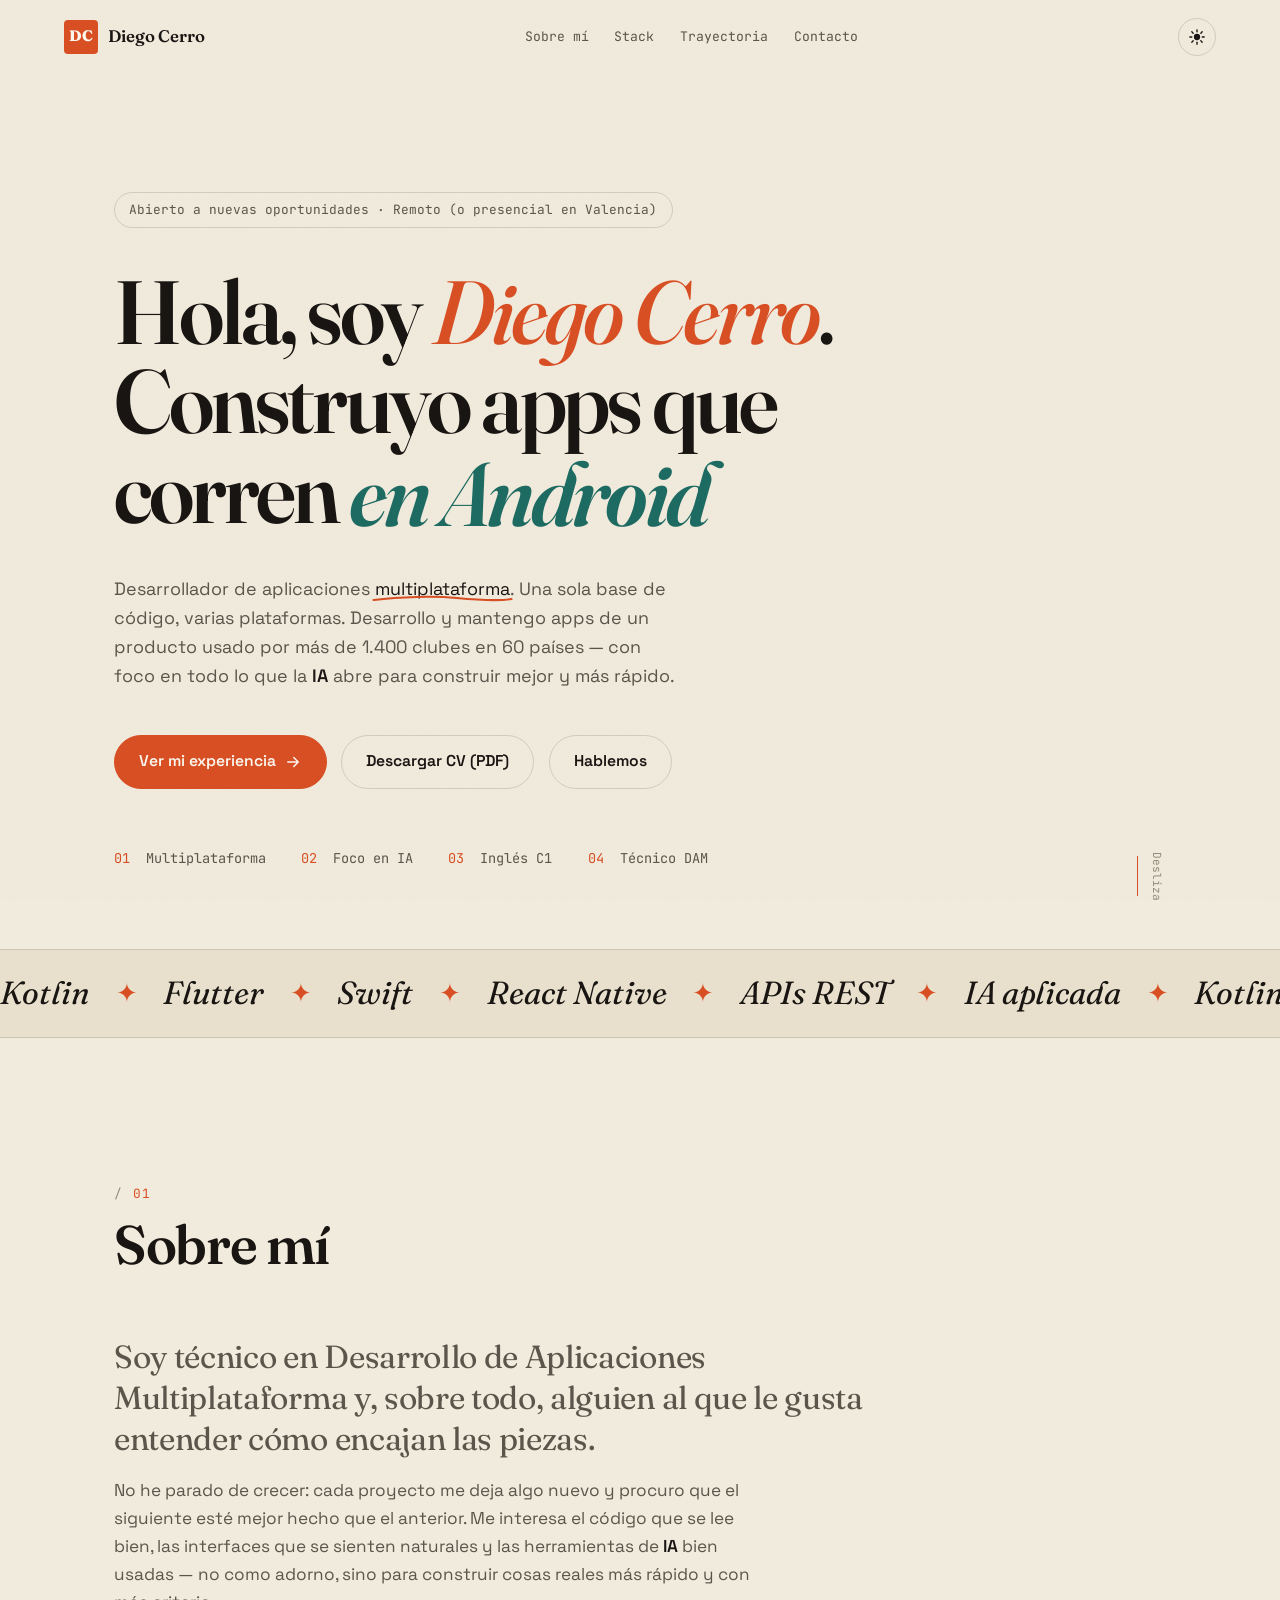
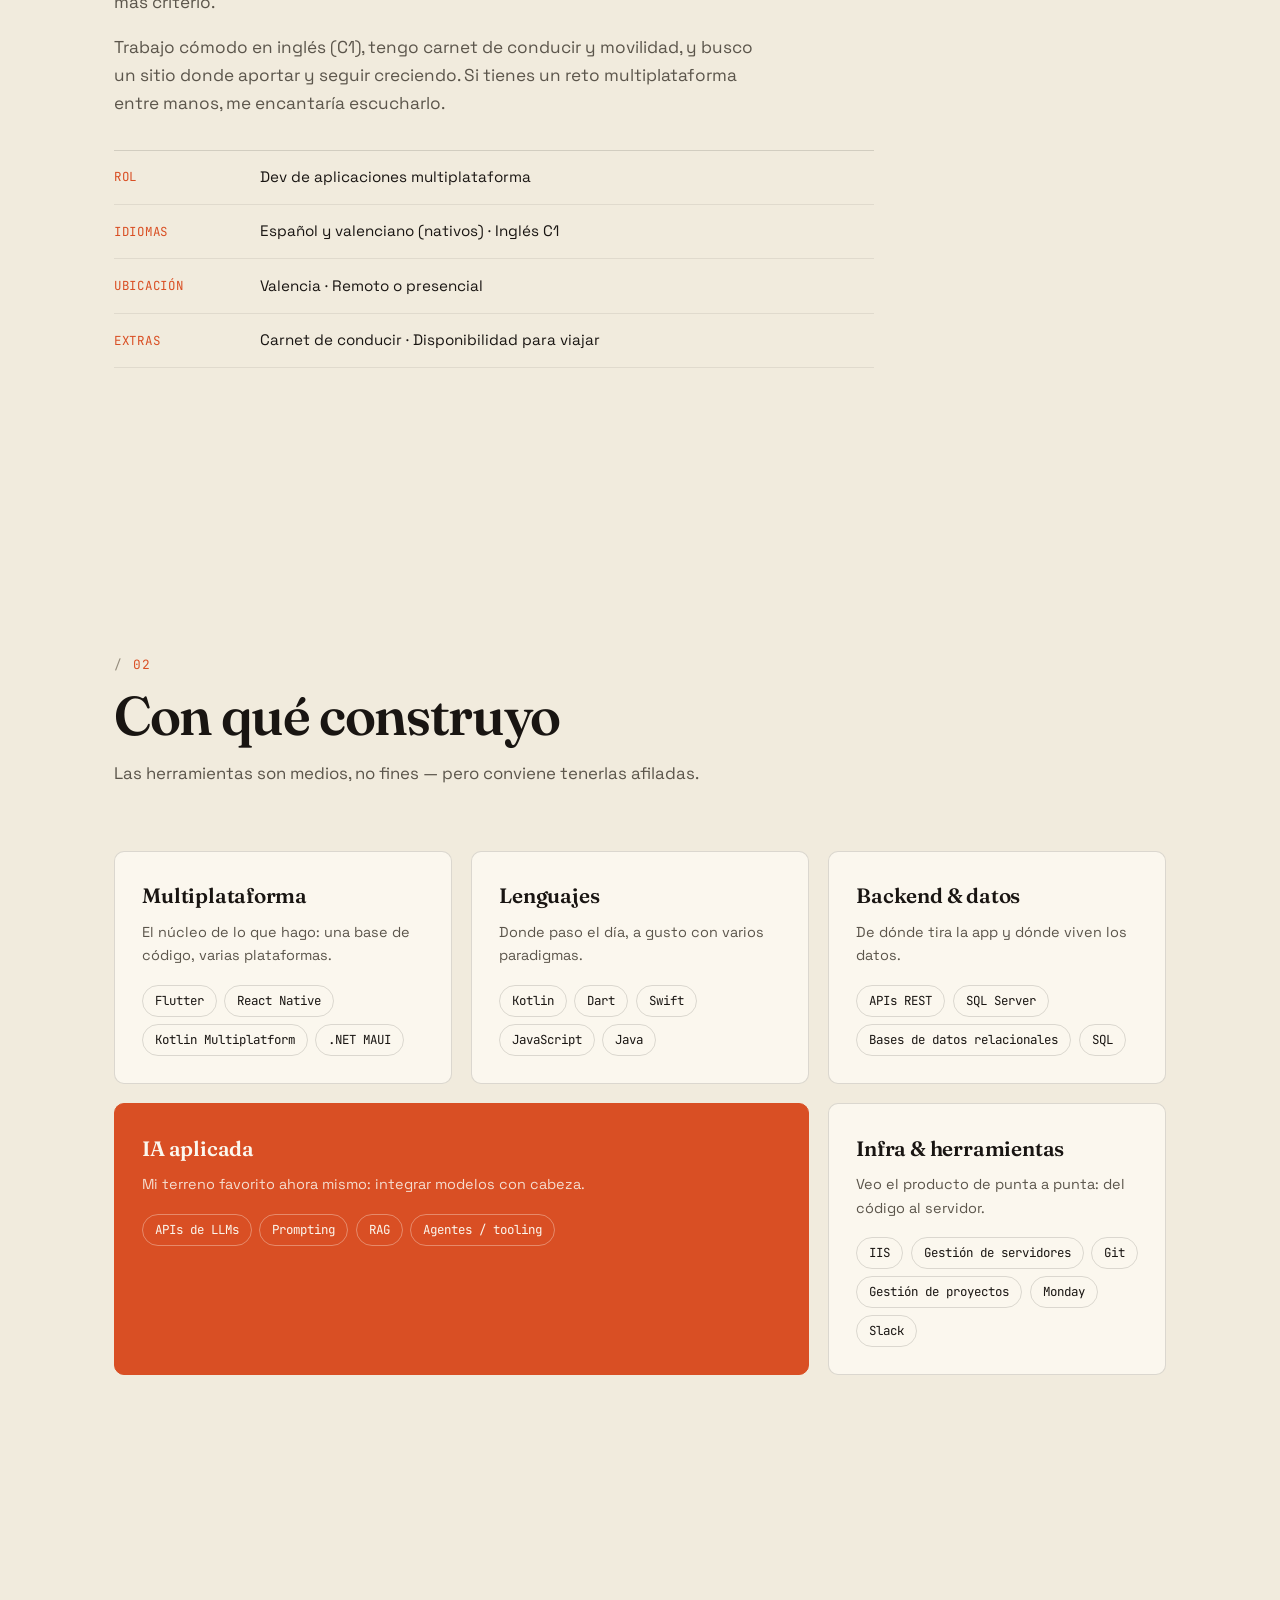
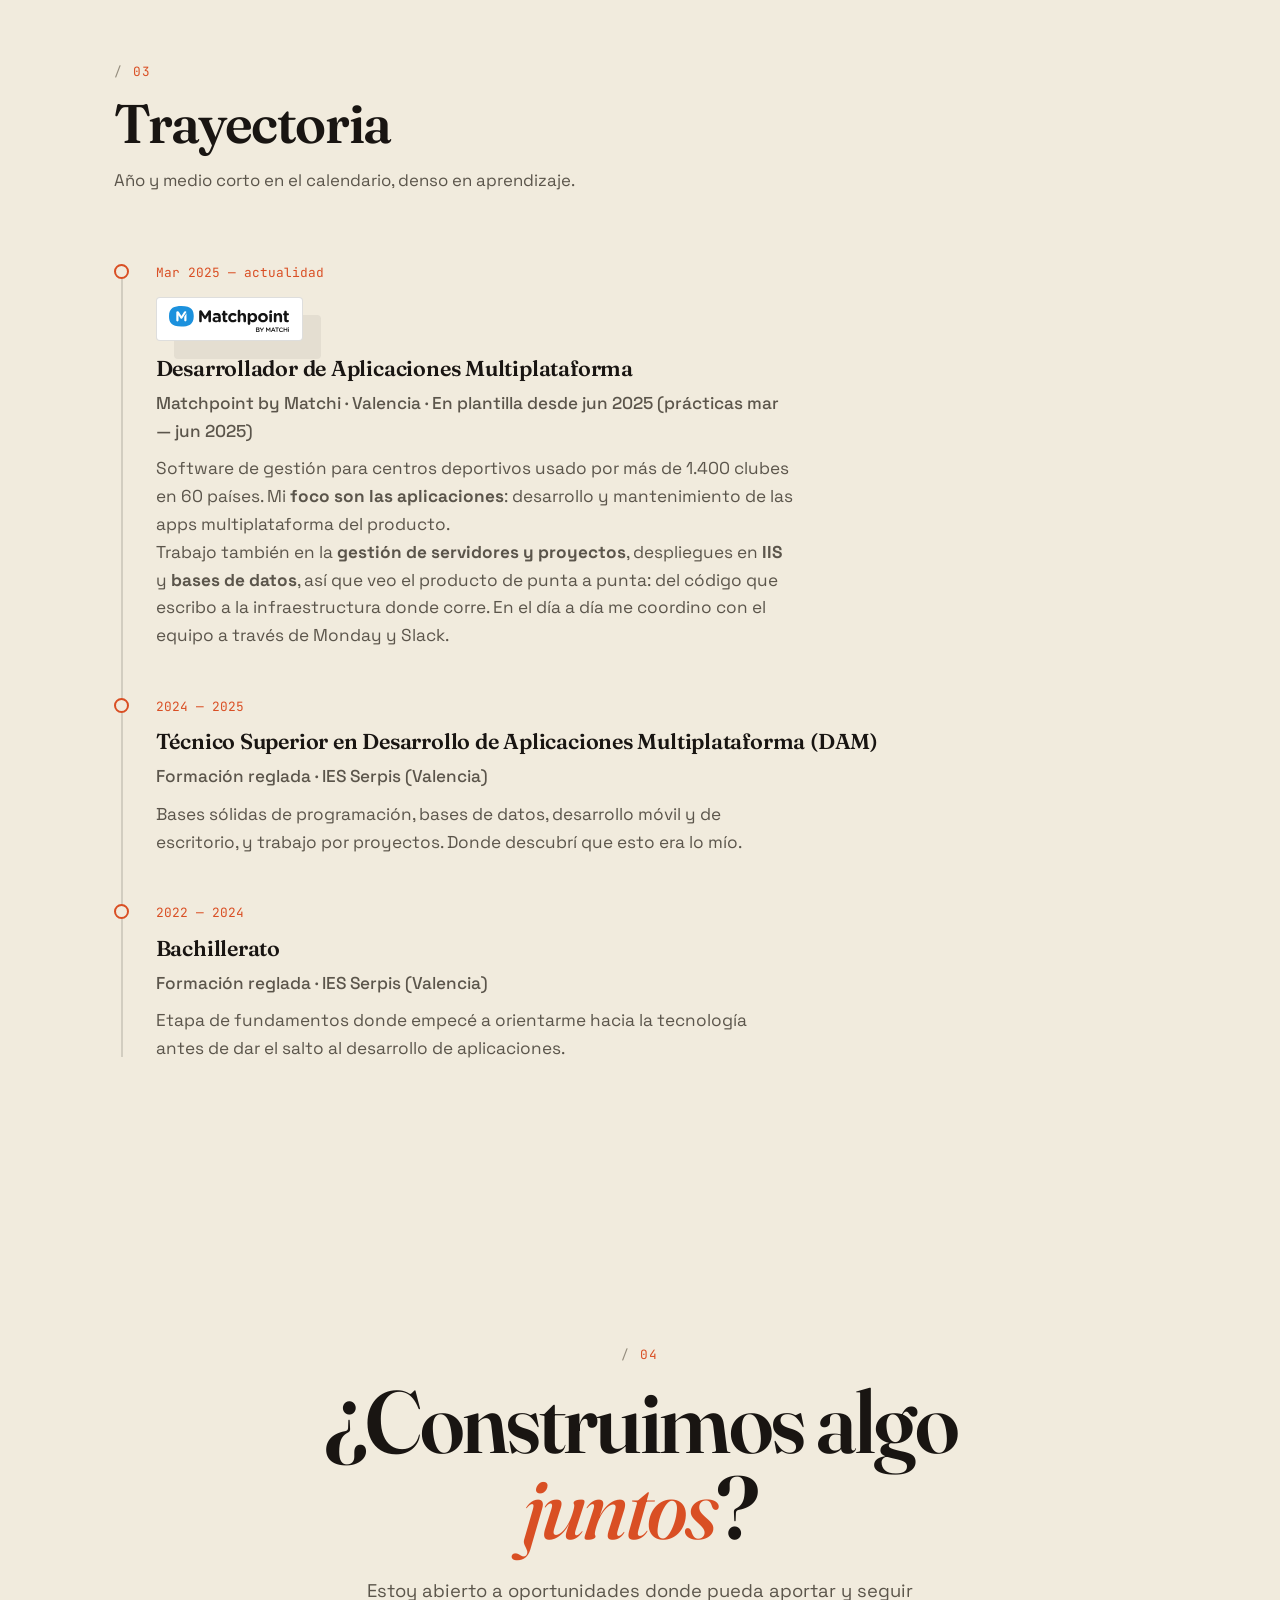
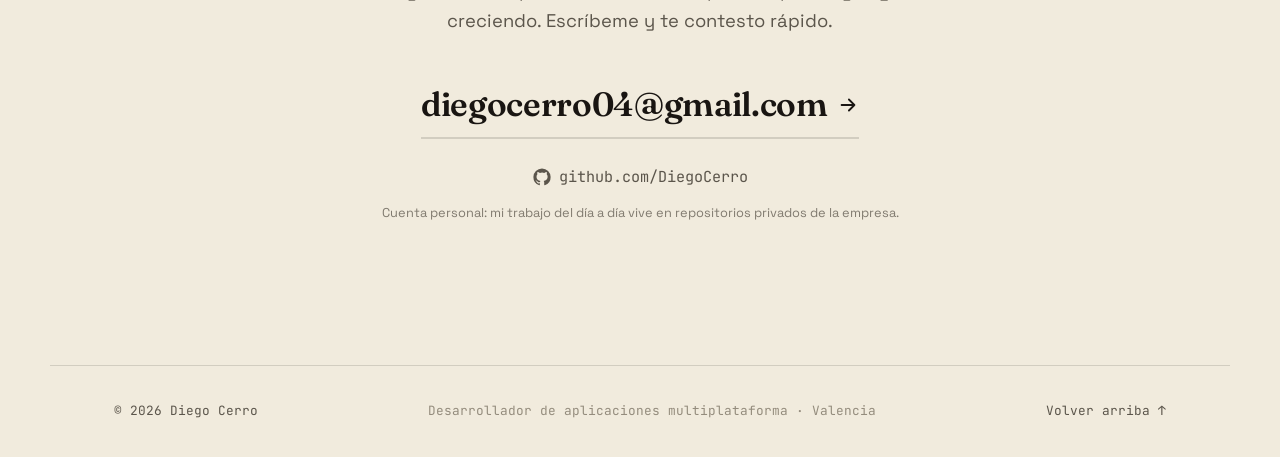
==== commit 87e14e52: "Quita el indicador animado del encabezado" ====
--- a/index.html
+++ b/index.html
@@ -60,7 +60,7 @@
 
     <!-- ───────────────────────── HERO ───────────────────────── -->
     <section class="hero" id="hero">
-      <p class="hero-eyebrow"><span class="dot"></span> Abierto a nuevas oportunidades · Remoto (o presencial en Valencia)</p>
+      <p class="hero-eyebrow">Abierto a nuevas oportunidades · Remoto (o presencial en Valencia)</p>
 
       <h1 class="hero-title">
         Hola, soy <span class="name">Diego&nbsp;Cerro</span><br />
--- a/styles.css
+++ b/styles.css
@@ -184,16 +184,6 @@
   border: 1px solid var(--line); border-radius: 100px; padding: .42rem .9rem;
   margin-bottom: clamp(1.6rem, 4vw, 2.4rem);
 }
-.hero-eyebrow .dot {
-  width: 8px; height: 8px; border-radius: 50%; background: var(--accent-2);
-  box-shadow: 0 0 0 0 color-mix(in srgb, var(--accent-2) 60%, transparent);
-  animation: pulse 2.4s infinite;
-}
-@keyframes pulse {
-  0% { box-shadow: 0 0 0 0 color-mix(in srgb, var(--accent-2) 55%, transparent); }
-  70% { box-shadow: 0 0 0 9px transparent; }
-  100% { box-shadow: 0 0 0 0 transparent; }
-}
 
 .hero-title {
   font-family: var(--font-display); font-weight: 600;
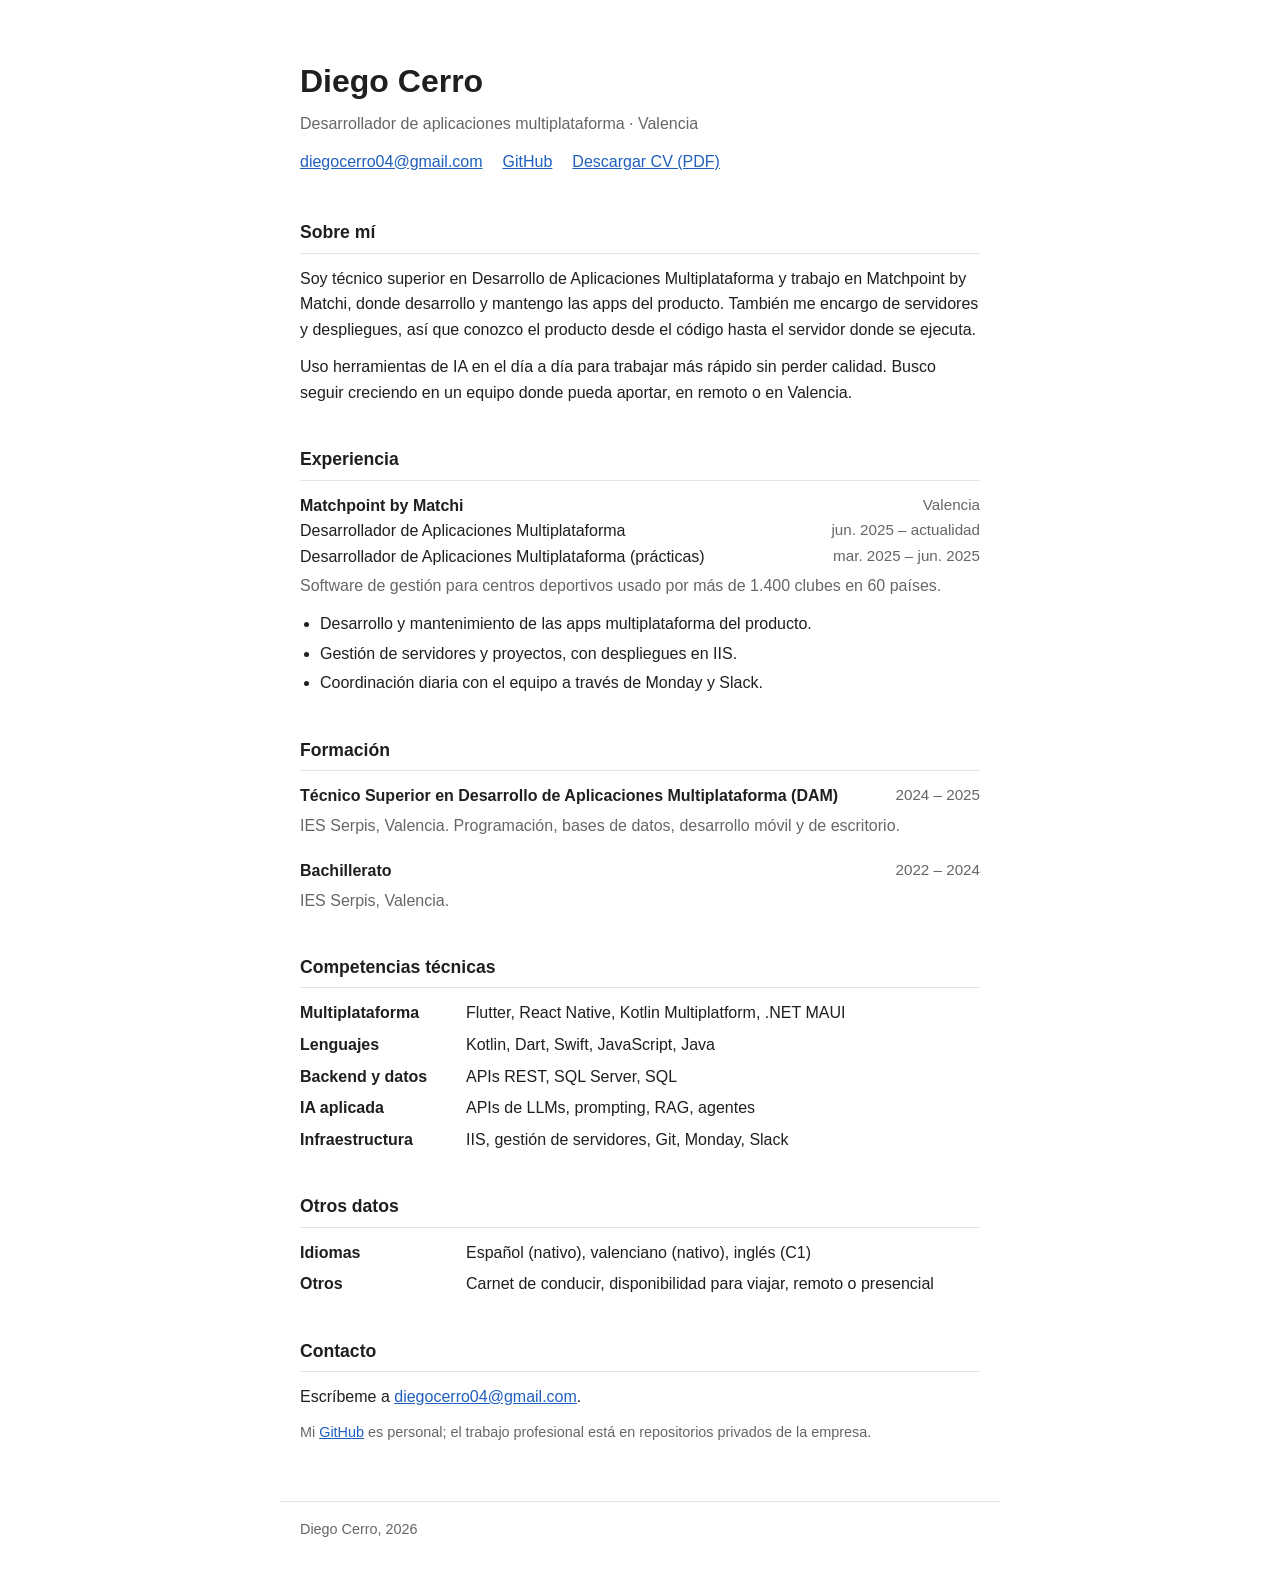
==== commit 7001c13f: "Rediseño sobrio de la web y textos revisados" ====
--- a/index.html
+++ b/index.html
@@ -1,304 +1,117 @@
 <!DOCTYPE html>
-<html lang="es" data-theme="light">
+<html lang="es">
 <head>
   <meta charset="UTF-8" />
   <meta name="viewport" content="width=device-width, initial-scale=1.0" />
-  <title>Diego Cerro — Desarrollador de Aplicaciones Multiplataforma</title>
-  <meta name="description" content="Diego Cerro, desarrollador de aplicaciones multiplataforma. Una sola base de código, varias plataformas. En crecimiento constante y con foco en IA." />
+  <title>Diego Cerro · Desarrollador de aplicaciones multiplataforma</title>
+  <meta name="description" content="Diego Cerro, desarrollador de aplicaciones multiplataforma en Valencia. Currículum y contacto." />
   <meta name="author" content="Diego Cerro" />
 
-  <!-- Open Graph -->
-  <meta property="og:title" content="Diego Cerro — Desarrollador Multiplataforma" />
-  <meta property="og:description" content="Una sola base de código, varias plataformas. Desarrollador en crecimiento con foco en IA." />
+  <meta property="og:title" content="Diego Cerro · Desarrollador de aplicaciones multiplataforma" />
+  <meta property="og:description" content="Currículum y contacto de Diego Cerro, desarrollador de aplicaciones multiplataforma en Valencia." />
   <meta property="og:type" content="website" />
   <meta property="og:url" content="https://diegocerro.github.io/CV/" />
   <meta property="og:locale" content="es_ES" />
 
-  <link rel="icon" href="data:image/svg+xml,%3Csvg xmlns='http://www.w3.org/2000/svg' viewBox='0 0 100 100'%3E%3Crect width='100' height='100' rx='22' fill='%23E2552B'/%3E%3Ctext x='50' y='68' font-family='Georgia,serif' font-size='54' font-weight='700' text-anchor='middle' fill='%23F3EEE3'%3EDC%3C/text%3E%3C/svg%3E" />
-
-  <link rel="preconnect" href="https://fonts.googleapis.com" />
-  <link rel="preconnect" href="https://fonts.gstatic.com" crossorigin />
-  <link href="https://fonts.googleapis.com/css2?family=Fraunces:ital,opsz,wght@0,9..144,400;0,9..144,600;0,9..144,800;1,9..144,500&family=Space+Grotesk:wght@400;500;600;700&family=JetBrains+Mono:wght@400;500;600&display=swap" rel="stylesheet" />
-
   <link rel="stylesheet" href="styles.css" />
 </head>
 <body>
-  <!-- Texture grain overlay -->
-  <div class="grain" aria-hidden="true"></div>
-  <!-- Scroll progress -->
-  <div class="scroll-progress" aria-hidden="true"><span id="progressBar"></span></div>
+  <main>
+    <header class="intro">
+      <h1>Diego Cerro</h1>
+      <p class="subtitle">Desarrollador de aplicaciones multiplataforma · Valencia</p>
+      <ul class="links">
+        <li><a href="mailto:diegocerro04@gmail.com">diegocerro04@gmail.com</a></li>
+        <li><a href="https://github.com/DiegoCerro">GitHub</a></li>
+        <li><a href="Diego-Cerro-CV.pdf" download>Descargar CV (PDF)</a></li>
+      </ul>
+    </header>
 
-  <a class="skip-link" href="#main">Saltar al contenido</a>
-
-  <!-- ───────────────────────── NAV ───────────────────────── -->
-  <header class="nav" id="nav">
-    <a href="#top" class="brand" aria-label="Diego Cerro, inicio">
-      <span class="brand-mark">DC</span>
-      <span class="brand-name">Diego&nbsp;Cerro</span>
-    </a>
-
-    <nav class="nav-links" aria-label="Navegación principal">
-      <a href="#sobre">Sobre mí</a>
-      <a href="#stack">Stack</a>
-      <a href="#trayectoria">Trayectoria</a>
-      <a href="#contacto">Contacto</a>
-    </nav>
-
-    <div class="nav-actions">
-      <button id="themeToggle" class="theme-toggle" aria-label="Cambiar tema claro/oscuro" title="Cambiar tema">
-        <svg class="ico-sun" viewBox="0 0 24 24" width="18" height="18" aria-hidden="true"><circle cx="12" cy="12" r="4.2" fill="currentColor"/><g stroke="currentColor" stroke-width="1.8" stroke-linecap="round"><line x1="12" y1="2.4" x2="12" y2="5"/><line x1="12" y1="19" x2="12" y2="21.6"/><line x1="2.4" y1="12" x2="5" y2="12"/><line x1="19" y1="12" x2="21.6" y2="12"/><line x1="5.1" y1="5.1" x2="6.9" y2="6.9"/><line x1="17.1" y1="17.1" x2="18.9" y2="18.9"/><line x1="5.1" y1="18.9" x2="6.9" y2="17.1"/><line x1="17.1" y1="6.9" x2="18.9" y2="5.1"/></g></svg>
-        <svg class="ico-moon" viewBox="0 0 24 24" width="18" height="18" aria-hidden="true"><path d="M20 14.5A8 8 0 0 1 9.5 4 8 8 0 1 0 20 14.5Z" fill="currentColor"/></svg>
-      </button>
-      <button id="menuToggle" class="menu-toggle" aria-label="Abrir menú" aria-expanded="false">
-        <span></span><span></span>
-      </button>
-    </div>
-  </header>
-
-  <main id="main">
-    <span id="top"></span>
-
-    <!-- ───────────────────────── HERO ───────────────────────── -->
-    <section class="hero" id="hero">
-      <p class="hero-eyebrow">Abierto a nuevas oportunidades · Remoto (o presencial en Valencia)</p>
-
-      <h1 class="hero-title">
-        Hola, soy <span class="name">Diego&nbsp;Cerro</span><br />
-        Construyo apps que corren
-        <span class="rotator" aria-hidden="true">
-          <span class="rotator-track">
-            <!-- ciclo 1: dwell lento y legible -->
-            <em>en Android</em>
-            <em>en iOS</em>
-            <em>en web</em>
-            <em>en todas partes</em>
-            <!-- ciclos 2 y 3: el reel gira a toda pastilla por aquí... -->
-            <em>en Android</em>
-            <em>en iOS</em>
-            <em>en web</em>
-            <em>en todas partes</em>
-            <em>en Android</em>
-            <em>en iOS</em>
-            <em>en web</em>
-            <em>en todas partes</em>
-            <!-- ...y la bobina se detiene aquí (= 1ª opción, punto de bucle) -->
-            <em>en Android</em>
-          </span>
-        </span>
-        <span class="visually-hidden">en Android, iOS y web — en todas partes.</span>
-      </h1>
-
-      <p class="hero-lead">
-        Desarrollador de aplicaciones <u class="ul-draw">multiplataforma</u>. Una sola base de
-        código, varias plataformas. Desarrollo y mantengo apps de un producto usado por más de
-        1.400 clubes en 60 países — con foco en todo lo que la <strong>IA</strong> abre para construir mejor y más rápido.
+    <section>
+      <h2>Sobre mí</h2>
+      <p>
+        Soy técnico superior en Desarrollo de Aplicaciones Multiplataforma y trabajo en
+        Matchpoint by Matchi, donde desarrollo y mantengo las apps del producto. También me
+        encargo de servidores y despliegues, así que conozco el producto desde el código hasta
+        el servidor donde se ejecuta.
       </p>
-
-      <div class="hero-cta">
-        <a href="#trayectoria" class="btn btn-primary magnetic">
-          Ver mi experiencia
-          <svg viewBox="0 0 24 24" width="18" height="18" aria-hidden="true"><path d="M5 12h14M13 6l6 6-6 6" fill="none" stroke="currentColor" stroke-width="2" stroke-linecap="round" stroke-linejoin="round"/></svg>
-        </a>
-        <a href="Diego-Cerro-CV.pdf" class="btn btn-ghost magnetic" download>Descargar CV (PDF)</a>
-        <a href="#contacto" class="btn btn-ghost magnetic">Hablemos</a>
-      </div>
-
-      <ul class="hero-meta">
-        <li><span class="k">01</span> Multiplataforma</li>
-        <li><span class="k">02</span> Foco en IA</li>
-        <li><span class="k">03</span> Inglés C1</li>
-        <li><span class="k">04</span> Técnico DAM</li>
-      </ul>
-
-      <div class="hero-scroll" aria-hidden="true">
-        <span>Desliza</span>
-        <span class="line"></span>
-      </div>
+      <p>
+        Uso herramientas de IA en el día a día para trabajar más rápido sin perder calidad.
+        Busco seguir creciendo en un equipo donde pueda aportar, en remoto o en Valencia.
+      </p>
     </section>
 
-    <!-- ───────────────── MARQUEE ───────────────── -->
-    <div class="marquee" aria-hidden="true">
-      <div class="marquee-track">
-        <span>Kotlin</span><span class="sep">✦</span><span>Flutter</span><span class="sep">✦</span><span>Swift</span><span class="sep">✦</span><span>React Native</span><span class="sep">✦</span><span>APIs REST</span><span class="sep">✦</span><span>IA aplicada</span><span class="sep">✦</span>
-        <span>Kotlin</span><span class="sep">✦</span><span>Flutter</span><span class="sep">✦</span><span>Swift</span><span class="sep">✦</span><span>React Native</span><span class="sep">✦</span><span>APIs REST</span><span class="sep">✦</span><span>IA aplicada</span><span class="sep">✦</span>
-      </div>
-    </div>
-
-    <!-- ───────────────────────── SOBRE MÍ ───────────────────────── -->
-    <section class="section about" id="sobre">
-      <div class="section-head">
-        <span class="section-num">01</span>
-        <h2 class="section-title">Sobre mí</h2>
-      </div>
-
-      <div class="about-grid">
-        <div class="about-text" data-reveal>
-          <p class="about-lead">
-            Soy técnico en Desarrollo de Aplicaciones Multiplataforma y, sobre todo,
-            alguien al que le gusta entender cómo encajan las piezas.
-          </p>
-          <p>
-            No he parado de crecer: cada proyecto me deja algo nuevo y procuro que el
-            siguiente esté mejor hecho que el anterior. Me interesa el código que se lee
-            bien, las interfaces que se sienten naturales y las herramientas de
-            <strong>IA</strong> bien usadas — no como adorno, sino para construir cosas
-            reales más rápido y con más criterio.
-          </p>
-          <p>
-            Trabajo cómodo en inglés (C1), tengo carnet de conducir y movilidad, y busco un sitio donde aportar y seguir
-            creciendo. Si tienes un reto multiplataforma entre manos, me encantaría escucharlo.
-          </p>
-
-          <ul class="about-facts">
-            <li><span class="fact-k">Rol</span> Dev de aplicaciones multiplataforma</li>
-            <li><span class="fact-k">Idiomas</span> Español y valenciano (nativos) · Inglés C1</li>
-            <li><span class="fact-k">Ubicación</span> Valencia · Remoto o presencial</li>
-            <li><span class="fact-k">Extras</span> Carnet de conducir · Disponibilidad para viajar</li>
-          </ul>
+    <section>
+      <h2>Experiencia</h2>
+      <article class="entry">
+        <div class="entry-head">
+          <h3>Matchpoint by Matchi</h3>
+          <span class="meta">Valencia</span>
         </div>
-      </div>
+        <div class="entry-head">
+          <span>Desarrollador de Aplicaciones Multiplataforma</span>
+          <span class="meta">jun. 2025 – actualidad</span>
+        </div>
+        <div class="entry-head">
+          <span>Desarrollador de Aplicaciones Multiplataforma (prácticas)</span>
+          <span class="meta">mar. 2025 – jun. 2025</span>
+        </div>
+        <p class="muted">Software de gestión para centros deportivos usado por más de 1.400 clubes en 60 países.</p>
+        <ul>
+          <li>Desarrollo y mantenimiento de las apps multiplataforma del producto.</li>
+          <li>Gestión de servidores y proyectos, con despliegues en IIS.</li>
+          <li>Coordinación diaria con el equipo a través de Monday y Slack.</li>
+        </ul>
+      </article>
     </section>
 
-    <!-- ───────────────────────── STACK ───────────────────────── -->
-    <section class="section stack" id="stack">
-      <div class="section-head">
-        <span class="section-num">02</span>
-        <h2 class="section-title">Con qué construyo</h2>
-        <p class="section-sub">Las herramientas son medios, no fines — pero conviene tenerlas afiladas.</p>
-      </div>
-
-      <div class="stack-grid">
-        <article class="stack-card" data-reveal>
-          <h3>Multiplataforma</h3>
-          <p class="stack-note">El núcleo de lo que hago: una base de código, varias plataformas.</p>
-          <ul class="chips">
-            <li>Flutter</li><li>React Native</li><li>Kotlin Multiplatform</li><li>.NET MAUI</li>
-          </ul>
-        </article>
-
-        <article class="stack-card" data-reveal>
-          <h3>Lenguajes</h3>
-          <p class="stack-note">Donde paso el día, a gusto con varios paradigmas.</p>
-          <ul class="chips">
-            <li>Kotlin</li><li>Dart</li><li>Swift</li><li>JavaScript</li><li>Java</li>
-          </ul>
-        </article>
-
-        <article class="stack-card" data-reveal>
-          <h3>Backend &amp; datos</h3>
-          <p class="stack-note">De dónde tira la app y dónde viven los datos.</p>
-          <ul class="chips">
-            <li>APIs REST</li><li>SQL Server</li><li>Bases de datos relacionales</li><li>SQL</li>
-          </ul>
-        </article>
-
-        <article class="stack-card stack-card--accent" data-reveal>
-          <h3>IA aplicada</h3>
-          <p class="stack-note">Mi terreno favorito ahora mismo: integrar modelos con cabeza.</p>
-          <ul class="chips">
-            <li>APIs de LLMs</li><li>Prompting</li><li>RAG</li><li>Agentes / tooling</li>
-          </ul>
-        </article>
-
-        <article class="stack-card" data-reveal>
-          <h3>Infra &amp; herramientas</h3>
-          <p class="stack-note">Veo el producto de punta a punta: del código al servidor.</p>
-          <ul class="chips">
-            <li>IIS</li><li>Gestión de servidores</li><li>Git</li><li>Gestión de proyectos</li><li>Monday</li><li>Slack</li>
-          </ul>
-        </article>
-
-      </div>
+    <section>
+      <h2>Formación</h2>
+      <article class="entry">
+        <div class="entry-head">
+          <h3>Técnico Superior en Desarrollo de Aplicaciones Multiplataforma (DAM)</h3>
+          <span class="meta">2024 – 2025</span>
+        </div>
+        <p class="muted">IES Serpis, Valencia. Programación, bases de datos, desarrollo móvil y de escritorio.</p>
+      </article>
+      <article class="entry">
+        <div class="entry-head">
+          <h3>Bachillerato</h3>
+          <span class="meta">2022 – 2024</span>
+        </div>
+        <p class="muted">IES Serpis, Valencia.</p>
+      </article>
     </section>
 
-    <!-- ───────────────────────── TRAYECTORIA ───────────────────────── -->
-    <section class="section timeline-sec" id="trayectoria">
-      <div class="section-head">
-        <span class="section-num">03</span>
-        <h2 class="section-title">Trayectoria</h2>
-        <p class="section-sub">Año y medio corto en el calendario, denso en aprendizaje.</p>
-      </div>
-
-      <ol class="timeline">
-        <li class="timeline-item" data-reveal>
-          <span class="timeline-when">Mar 2025 — actualidad</span>
-          <div class="timeline-body">
-            <span class="timeline-logo"><img src="matchpoint-logo.svg" alt="Matchpoint by Matchi" /></span>
-            <h3>Desarrollador de Aplicaciones Multiplataforma</h3>
-            <p class="timeline-org">Matchpoint by Matchi · Valencia · En plantilla desde jun 2025 (prácticas mar — jun 2025)</p>
-            <p>
-              Software de gestión para centros deportivos usado por más de 1.400 clubes en
-              60 países. Mi <strong>foco son las aplicaciones</strong>: desarrollo y mantenimiento
-              de las apps multiplataforma del producto.
-            </p>
-            <p>
-              Trabajo también en la <strong>gestión de servidores y proyectos</strong>,
-              despliegues en <strong>IIS</strong> y <strong>bases de datos</strong>, así que
-              veo el producto de punta a punta: del código que escribo a la infraestructura
-              donde corre. En el día a día me coordino con el equipo a través de Monday y Slack.
-            </p>
-          </div>
-        </li>
-
-        <li class="timeline-item" data-reveal>
-          <span class="timeline-when">2024 — 2025</span>
-          <div class="timeline-body">
-            <h3>Técnico Superior en Desarrollo de Aplicaciones Multiplataforma (DAM)</h3>
-            <p class="timeline-org">Formación reglada · IES Serpis (Valencia)</p>
-            <p>
-              Bases sólidas de programación, bases de datos, desarrollo móvil y de escritorio,
-              y trabajo por proyectos. Donde descubrí que esto era lo mío.
-            </p>
-          </div>
-        </li>
-
-        <li class="timeline-item" data-reveal>
-          <span class="timeline-when">2022 — 2024</span>
-          <div class="timeline-body">
-            <h3>Bachillerato</h3>
-            <p class="timeline-org">Formación reglada · IES Serpis (Valencia)</p>
-            <p>
-              Etapa de fundamentos donde empecé a orientarme hacia la tecnología antes de
-              dar el salto al desarrollo de aplicaciones.
-            </p>
-          </div>
-        </li>
-      </ol>
+    <section>
+      <h2>Competencias técnicas</h2>
+      <dl class="skills">
+        <dt>Multiplataforma</dt><dd>Flutter, React Native, Kotlin Multiplatform, .NET MAUI</dd>
+        <dt>Lenguajes</dt><dd>Kotlin, Dart, Swift, JavaScript, Java</dd>
+        <dt>Backend y datos</dt><dd>APIs REST, SQL Server, SQL</dd>
+        <dt>IA aplicada</dt><dd>APIs de LLMs, prompting, RAG, agentes</dd>
+        <dt>Infraestructura</dt><dd>IIS, gestión de servidores, Git, Monday, Slack</dd>
+      </dl>
     </section>
 
-    <!-- ───────────────────────── CONTACTO ───────────────────────── -->
-    <section class="section contact" id="contacto">
-      <div class="contact-inner" data-reveal>
-        <span class="section-num">04</span>
-        <h2 class="contact-title">¿Construimos algo<br /><span class="accent-serif">juntos</span>?</h2>
-        <p class="contact-lead">
-          Estoy abierto a oportunidades donde pueda aportar y seguir creciendo.
-          Escríbeme y te contesto rápido.
-        </p>
+    <section>
+      <h2>Otros datos</h2>
+      <dl class="skills">
+        <dt>Idiomas</dt><dd>Español (nativo), valenciano (nativo), inglés (C1)</dd>
+        <dt>Otros</dt><dd>Carnet de conducir, disponibilidad para viajar, remoto o presencial</dd>
+      </dl>
+    </section>
 
-        <a href="mailto:diegocerro04@gmail.com" class="contact-mail magnetic">
-          diegocerro04@gmail.com
-          <svg viewBox="0 0 24 24" width="22" height="22" aria-hidden="true"><path d="M5 12h14M13 6l6 6-6 6" fill="none" stroke="currentColor" stroke-width="2" stroke-linecap="round" stroke-linejoin="round"/></svg>
-        </a>
-
-        <p class="contact-social">
-          <a href="https://github.com/DiegoCerro" target="_blank" rel="noopener">
-            <svg viewBox="0 0 24 24" width="18" height="18" aria-hidden="true"><path fill="currentColor" d="M12 .5A11.5 11.5 0 0 0 .5 12a11.5 11.5 0 0 0 7.86 10.92c.58.1.79-.25.79-.56v-2c-3.2.7-3.88-1.37-3.88-1.37-.53-1.34-1.3-1.7-1.3-1.7-1.06-.72.08-.71.08-.71 1.17.08 1.79 1.2 1.79 1.2 1.04 1.78 2.73 1.27 3.4.97.1-.75.4-1.27.73-1.56-2.56-.29-5.26-1.28-5.26-5.7 0-1.26.45-2.29 1.19-3.1-.12-.29-.52-1.46.11-3.05 0 0 .97-.31 3.18 1.18a11 11 0 0 1 5.8 0c2.2-1.49 3.17-1.18 3.17-1.18.63 1.59.23 2.76.11 3.05.74.81 1.19 1.84 1.19 3.1 0 4.43-2.7 5.4-5.28 5.69.41.36.78 1.06.78 2.14v3.17c0 .31.21.67.8.56A11.5 11.5 0 0 0 23.5 12 11.5 11.5 0 0 0 12 .5Z"/></svg>
-          github.com/DiegoCerro
-          </a>
-          <span class="contact-note">Cuenta personal: mi trabajo del día a día vive en repositorios privados de la empresa.</span>
-        </p>
-
-      </div>
+    <section>
+      <h2>Contacto</h2>
+      <p>Escríbeme a <a href="mailto:diegocerro04@gmail.com">diegocerro04@gmail.com</a>.</p>
+      <p class="muted small">
+        Mi <a href="https://github.com/DiegoCerro">GitHub</a> es personal; el trabajo profesional
+        está en repositorios privados de la empresa.
+      </p>
     </section>
   </main>
 
-  <footer class="footer">
-    <span>© <span id="year"></span> Diego Cerro</span>
-    <span class="footer-mid">Desarrollador de aplicaciones multiplataforma · Valencia</span>
-    <a href="#top" class="footer-top">Volver arriba ↑</a>
-  </footer>
-
-  <script src="script.js"></script>
+  <footer>Diego Cerro, 2026</footer>
 </body>
 </html>
--- a/styles.css
+++ b/styles.css
@@ -1,436 +1,99 @@
-/* =================================================================
-   Diego Cerro — Currículum digital
-   Estética editorial cálida. Deliberadamente NO genérica:
-   tipografía con carácter, paleta cálida (sin azul/violeta), radios
-   y espaciados intencionales, micro-interacciones con propósito.
-   ================================================================= */
-
-/* ---------- Tokens: tema claro (papel cálido) ---------- */
 :root {
-  --bg:        #f1ebdd;
-  --bg-2:      #e8e0cd;
-  --card:      #fbf7ee;
-  --ink:       #191512;
-  --ink-soft:  #5b554b;
-  --ink-faint: #948c7d;
-  --line:      rgba(25, 21, 18, 0.14);
-  --line-soft: rgba(25, 21, 18, 0.08);
-  --accent:    #d94f24;   /* ember */
-  --accent-ink:#fbf7ee;
-  --accent-2:  #1d6b62;   /* deep teal, uso puntual */
-  --shadow:    18px 18px 0 rgba(25, 21, 18, 0.06);
-
-  --font-display: "Fraunces", Georgia, "Times New Roman", serif;
-  --font-sans:    "Space Grotesk", system-ui, sans-serif;
-  --font-mono:    "JetBrains Mono", ui-monospace, monospace;
-
-  --maxw: 1180px;
-  --gut: clamp(1.25rem, 5vw, 5rem);
-  --r-sm: 4px;     /* radios pequeños, esquinas casi rectas = intencional */
-  --r-md: 10px;
+  --bg: #ffffff;
+  --text: #1f1f1f;
+  --muted: #666666;
+  --line: #e4e4e4;
+  --link: #1f5fbf;
 }
 
-[data-theme="dark"] {
-  --bg:        #12100c;
-  --bg-2:      #1a1711;
-  --card:      #1c1812;
-  --ink:       #f1eadb;
-  --ink-soft:  #ab9f8c;
-  --ink-faint: #6e6557;
-  --line:      rgba(241, 234, 219, 0.15);
-  --line-soft: rgba(241, 234, 219, 0.08);
-  --accent:    #ff6a3d;
-  --accent-ink:#15110c;
-  --accent-2:  #38c6b1;
-  --shadow:    18px 18px 0 rgba(0, 0, 0, 0.28);
+@media (prefers-color-scheme: dark) {
+  :root {
+    --bg: #161616;
+    --text: #e8e8e8;
+    --muted: #9a9a9a;
+    --line: #2c2c2c;
+    --link: #7fa8ea;
+  }
 }
 
-/* ---------- Reset ---------- */
-*, *::before, *::after { box-sizing: border-box; }
-* { margin: 0; }
-html { scroll-behavior: smooth; -webkit-text-size-adjust: 100%; }
-@media (prefers-reduced-motion: reduce) {
-  html { scroll-behavior: auto; }
-  *, *::before, *::after { animation-duration: .001ms !important; transition-duration: .001ms !important; }
+* { box-sizing: border-box; }
+
+body {
+  margin: 0;
+  background: var(--bg);
+  color: var(--text);
+  font-family: -apple-system, BlinkMacSystemFont, "Segoe UI", Roboto, Helvetica, Arial, sans-serif;
+  font-size: 16px;
+  line-height: 1.6;
 }
 
-body {
-  background: var(--bg);
-  color: var(--ink);
-  font-family: var(--font-sans);
-  font-size: clamp(1rem, 0.5vw + 0.9rem, 1.075rem);
-  line-height: 1.62;
-  font-weight: 400;
-  -webkit-font-smoothing: antialiased;
-  overflow-x: hidden;
-  transition: background .5s ease, color .5s ease;
+main, footer {
+  max-width: 720px;
+  margin: 0 auto;
+  padding: 0 20px;
 }
 
-a { color: inherit; text-decoration: none; }
-ul, ol { list-style: none; padding: 0; }
-img { max-width: 100%; display: block; }
-::selection { background: var(--accent); color: var(--accent-ink); }
+main { padding-top: 56px; }
 
-.visually-hidden, .skip-link:not(:focus) {
-  position: absolute; width: 1px; height: 1px; padding: 0; margin: -1px;
-  overflow: hidden; clip: rect(0 0 0 0); white-space: nowrap; border: 0;
+a { color: var(--link); }
+
+h1 { font-size: 2rem; margin: 0; }
+h2 {
+  font-size: 1.1rem;
+  margin: 0 0 12px;
+  padding-bottom: 6px;
+  border-bottom: 1px solid var(--line);
 }
-.skip-link {
-  position: fixed; top: 12px; left: 12px; z-index: 200;
-  background: var(--ink); color: var(--bg); padding: .6rem 1rem; border-radius: var(--r-sm);
-  font-family: var(--font-mono); font-size: .8rem;
+h3 { font-size: 1rem; margin: 0; }
+
+section { margin-top: 40px; }
+p { margin: 0 0 12px; }
+ul { margin: 8px 0 0; padding-left: 20px; }
+li { margin-bottom: 4px; }
+
+.subtitle { color: var(--muted); margin-top: 4px; }
+
+.links {
+  list-style: none;
+  padding: 0;
+  margin-top: 12px;
+  display: flex;
+  flex-wrap: wrap;
+  gap: 6px 20px;
 }
 
-/* ---------- Grano / textura ---------- */
-.grain {
-  position: fixed; inset: 0; z-index: 1; pointer-events: none;
-  opacity: .045; mix-blend-mode: multiply;
-  background-image: url("data:image/svg+xml,%3Csvg xmlns='http://www.w3.org/2000/svg' width='200' height='200'%3E%3Cfilter id='n'%3E%3CfeTurbulence type='fractalNoise' baseFrequency='0.8' numOctaves='3'/%3E%3C/filter%3E%3Crect width='100%25' height='100%25' filter='url(%23n)'/%3E%3C/svg%3E");
+.entry { margin-bottom: 20px; }
+.entry-head {
+  display: flex;
+  flex-wrap: wrap;
+  justify-content: space-between;
+  gap: 0 16px;
 }
-[data-theme="dark"] .grain { mix-blend-mode: screen; opacity: .06; }
+.entry .muted { margin-top: 4px; }
 
-/* ---------- Scroll progress ---------- */
-.scroll-progress {
-  position: fixed; top: 0; left: 0; right: 0; height: 3px; z-index: 120;
-  background: transparent;
+.meta { color: var(--muted); font-size: .95rem; }
+.muted { color: var(--muted); }
+.small { font-size: .9rem; }
+
+.skills {
+  display: grid;
+  grid-template-columns: 150px 1fr;
+  gap: 6px 16px;
+  margin: 0;
 }
-.scroll-progress span {
-  display: block; height: 100%; width: 0%;
-  background: var(--accent);
-  transition: width .08s linear;
+.skills dt { font-weight: 600; }
+.skills dd { margin: 0; }
+
+@media (max-width: 520px) {
+  .skills { grid-template-columns: 1fr; gap: 0; }
+  .skills dd { margin-bottom: 8px; }
 }
 
-/* ---------- NAV ---------- */
-.nav {
-  position: fixed; top: 0; left: 0; right: 0; z-index: 100;
-  display: flex; align-items: center; justify-content: space-between;
-  padding: 1.1rem var(--gut);
-  transition: padding .35s ease, background .35s ease, border-color .35s ease;
-  border-bottom: 1px solid transparent;
+footer {
+  margin-top: 56px;
+  padding-top: 16px;
+  padding-bottom: 32px;
+  border-top: 1px solid var(--line);
+  color: var(--muted);
+  font-size: .9rem;
 }
-.nav.scrolled {
-  padding-top: .7rem; padding-bottom: .7rem;
-  background: color-mix(in srgb, var(--bg) 82%, transparent);
-  backdrop-filter: blur(10px);
-  border-bottom: 1px solid var(--line-soft);
-}
-.brand { display: inline-flex; align-items: center; gap: .65rem; font-weight: 600; }
-.brand-mark {
-  display: grid; place-items: center; width: 34px; height: 34px;
-  background: var(--accent); color: var(--accent-ink);
-  font-family: var(--font-display); font-weight: 800; font-size: .95rem;
-  border-radius: var(--r-sm); letter-spacing: -.02em;
-  transition: transform .3s cubic-bezier(.2,.9,.3,1.2);
-}
-.brand:hover .brand-mark { transform: rotate(-8deg) scale(1.06); }
-.brand-name { font-family: var(--font-display); font-size: 1.05rem; letter-spacing: -.01em; }
-
-.nav-links { display: flex; gap: 1.6rem; }
-.nav-links a {
-  font-family: var(--font-mono); font-size: .82rem; color: var(--ink-soft);
-  position: relative; padding: .2rem 0; transition: color .25s ease;
-}
-.nav-links a::after {
-  content: ""; position: absolute; left: 0; bottom: -2px; height: 1.5px; width: 0;
-  background: var(--accent); transition: width .28s ease;
-}
-.nav-links a:hover { color: var(--ink); }
-.nav-links a:hover::after { width: 100%; }
-
-.nav-actions { display: flex; align-items: center; gap: .5rem; }
-.theme-toggle {
-  display: grid; place-items: center; width: 38px; height: 38px;
-  background: transparent; border: 1px solid var(--line); border-radius: 50%;
-  color: var(--ink); cursor: pointer; transition: background .25s, transform .25s, border-color .25s;
-}
-.theme-toggle:hover { transform: rotate(15deg); border-color: var(--accent); color: var(--accent); }
-.ico-moon { display: none; }
-[data-theme="dark"] .ico-sun { display: none; }
-[data-theme="dark"] .ico-moon { display: block; }
-
-.menu-toggle {
-  display: none; flex-direction: column; gap: 5px; justify-content: center;
-  width: 38px; height: 38px; background: transparent; border: 1px solid var(--line);
-  border-radius: 50%; cursor: pointer;
-}
-.menu-toggle span { width: 16px; height: 1.8px; background: var(--ink); margin: 0 auto; transition: transform .3s, opacity .3s; }
-.menu-toggle[aria-expanded="true"] span:first-child { transform: translateY(3.4px) rotate(45deg); }
-.menu-toggle[aria-expanded="true"] span:last-child { transform: translateY(-3.4px) rotate(-45deg); }
-
-/* ---------- Layout helpers ---------- */
-.section { padding: clamp(4.5rem, 11vw, 9rem) var(--gut); max-width: var(--maxw); margin: 0 auto; }
-.section-head { margin-bottom: clamp(2.5rem, 6vw, 4rem); max-width: 56ch; }
-.section-num {
-  font-family: var(--font-mono); font-size: .8rem; color: var(--accent);
-  display: inline-block; margin-bottom: .8rem; letter-spacing: .1em;
-}
-.section-num::before { content: "/ "; color: var(--ink-faint); }
-.section-title {
-  font-family: var(--font-display); font-weight: 600;
-  font-size: clamp(2rem, 5.5vw, 3.4rem); line-height: 1.02; letter-spacing: -.025em;
-}
-.section-sub { margin-top: 1rem; color: var(--ink-soft); font-size: 1.05rem; }
-.muted { color: var(--ink-faint); }
-
-/* ---------- HERO ---------- */
-.hero {
-  max-width: var(--maxw); margin: 0 auto;
-  padding: clamp(8rem, 16vw, 12rem) var(--gut) clamp(3rem, 7vw, 5rem);
-  position: relative;
-}
-.hero-eyebrow {
-  display: inline-flex; align-items: center; gap: .55rem;
-  font-family: var(--font-mono); font-size: .8rem; color: var(--ink-soft);
-  border: 1px solid var(--line); border-radius: 100px; padding: .42rem .9rem;
-  margin-bottom: clamp(1.6rem, 4vw, 2.4rem);
-}
-
-.hero-title {
-  font-family: var(--font-display); font-weight: 600;
-  font-size: clamp(2.4rem, 7.5vw, 5.6rem); line-height: 1.0; letter-spacing: -.035em;
-  max-width: 16ch;
-}
-.hero-title .name {
-  font-style: italic; font-weight: 500; color: var(--accent);
-}
-.hero-title .name::after { content: "."; color: var(--ink); font-style: normal; }
-
-/* rotador de roles */
-.rotator {
-  display: inline-grid; height: 1em; overflow: hidden; vertical-align: bottom;
-  position: relative; top: .04em;
-}
-.rotator-track {
-  display: flex; flex-direction: column; will-change: transform, filter;
-  /* 13 ítems = 3 ciclos + aterrizaje. Cada uno ocupa 100/13 ≈ 7.6923%.
-     Dos animaciones independientes: 'roll' desplaza, 'reelblur' desenfoca.
-     Al ir separadas, el movimiento no se corta y el giro es continuo. */
-  animation: roll 9.5s cubic-bezier(.6,0,.4,1) infinite,
-             reelblur 9.5s linear infinite;
-}
-.rotator-track em {
-  font-style: italic; color: var(--accent-2); height: 1em; line-height: 1;
-  display: flex; align-items: center;
-}
-/* desplazamiento: 4 paradas legibles + un único giro de bobina que
-   arranca veloz y decelera (easeOutExpo) hasta clavar "en Android". */
-@keyframes roll {
-  0%,  15%  { transform: translateY(0); }            /* en Android */
-  19%, 34%  { transform: translateY(-7.6923%); }     /* en iOS */
-  38%, 53%  { transform: translateY(-15.3846%); }    /* en web */
-  57%, 76%  { transform: translateY(-23.0769%);      /* en todas partes (parada larga) */
-              animation-timing-function: cubic-bezier(.16,1,.3,1); }
-  100%      { transform: translateY(-92.3077%); }    /* clava en Android = bucle */
-}
-/* desenfoque de movimiento: sube al arrancar el giro, se limpia al parar */
-@keyframes reelblur {
-  0%, 76%   { filter: blur(0); }
-  82%       { filter: blur(4px); }
-  92%       { filter: blur(1.4px); }
-  100%      { filter: blur(0); }
-}
-
-.hero-lead {
-  margin-top: clamp(1.6rem, 4vw, 2.4rem); max-width: 52ch;
-  font-size: clamp(1.05rem, 1.4vw, 1.3rem); color: var(--ink-soft);
-}
-.hero-lead strong { color: var(--ink); font-weight: 600; }
-
-/* subrayado dibujado a mano */
-.ul-draw { text-decoration: none; position: relative; white-space: nowrap; color: var(--ink); }
-.ul-draw::after {
-  content: ""; position: absolute; left: -2%; right: -2%; bottom: -.18em; height: .5em;
-  background: no-repeat center/100% url("data:image/svg+xml,%3Csvg xmlns='http://www.w3.org/2000/svg' viewBox='0 0 200 18' preserveAspectRatio='none'%3E%3Cpath d='M3 12C40 5 90 4 120 8s60 6 77 2' fill='none' stroke='%23d94f24' stroke-width='4' stroke-linecap='round'/%3E%3C/svg%3E");
-}
-[data-theme="dark"] .ul-draw::after { filter: hue-rotate(0deg) brightness(1.25); }
-
-.hero-cta { display: flex; flex-wrap: wrap; gap: .9rem; margin-top: clamp(2rem, 5vw, 2.8rem); }
-.btn {
-  display: inline-flex; align-items: center; gap: .5rem;
-  font-family: var(--font-sans); font-weight: 600; font-size: .98rem;
-  padding: .85rem 1.5rem; border-radius: 100px; cursor: pointer;
-  transition: transform .25s cubic-bezier(.2,.9,.3,1.2), background .25s, color .25s, border-color .25s;
-}
-.btn svg { transition: transform .3s ease; }
-.btn-primary { background: var(--accent); color: var(--accent-ink); border: 1px solid var(--accent); }
-.btn-primary:hover { transform: translateY(-2px); }
-.btn-primary:hover svg { transform: translateX(4px); }
-.btn-ghost { background: transparent; color: var(--ink); border: 1px solid var(--line); }
-.btn-ghost:hover { border-color: var(--ink); transform: translateY(-2px); }
-
-.hero-meta {
-  display: flex; flex-wrap: wrap; gap: 1.4rem 2.2rem;
-  margin-top: clamp(2.6rem, 6vw, 3.6rem);
-  font-family: var(--font-mono); font-size: .85rem; color: var(--ink-soft);
-}
-.hero-meta .k { color: var(--accent); margin-right: .5rem; }
-
-.hero-scroll {
-  position: absolute; right: var(--gut); bottom: clamp(1rem, 4vw, 3rem);
-  display: flex; flex-direction: column; align-items: center; gap: .6rem;
-  font-family: var(--font-mono); font-size: .7rem; color: var(--ink-faint);
-  writing-mode: vertical-rl;
-}
-.hero-scroll .line { writing-mode: horizontal-tb; width: 1px; height: 40px; background: var(--line); position: relative; overflow: hidden; }
-.hero-scroll .line::after { content: ""; position: absolute; inset: 0; background: var(--accent); animation: drop 2s ease-in-out infinite; }
-@keyframes drop { 0% { transform: translateY(-100%); } 100% { transform: translateY(100%); } }
-@media (max-width: 760px) { .hero-scroll { display: none; } }
-
-/* ---------- MARQUEE ---------- */
-.marquee {
-  border-top: 1px solid var(--line); border-bottom: 1px solid var(--line);
-  padding: 1.1rem 0; overflow: hidden; background: var(--bg-2);
-}
-.marquee-track {
-  display: inline-flex; align-items: center; gap: 1.6rem; white-space: nowrap;
-  font-family: var(--font-display); font-style: italic; font-size: clamp(1.3rem, 3vw, 2rem);
-  animation: scroll-x 28s linear infinite;
-}
-.marquee:hover .marquee-track { animation-play-state: paused; }
-.marquee-track .sep { color: var(--accent); font-style: normal; font-size: .8em; }
-@keyframes scroll-x { to { transform: translateX(-50%); } }
-
-/* ---------- ABOUT ---------- */
-.about-grid { max-width: 760px; }
-.about-portrait {
-  position: sticky; top: 100px; aspect-ratio: 4/5; border-radius: var(--r-md);
-  background: linear-gradient(155deg, var(--bg-2), var(--card));
-  border: 1px solid var(--line); overflow: hidden; box-shadow: var(--shadow);
-  display: grid; place-items: center;
-}
-.about-portrait img { width: 100%; height: 100%; object-fit: cover; }
-.portrait-fallback {
-  font-family: var(--font-display); font-weight: 800; font-size: 6rem; color: var(--accent);
-  opacity: .9; letter-spacing: -.04em;
-}
-.portrait-tag {
-  position: absolute; bottom: 14px; left: 14px;
-  font-family: var(--font-mono); font-size: .75rem; color: var(--ink-soft);
-  background: color-mix(in srgb, var(--bg) 80%, transparent); backdrop-filter: blur(6px);
-  padding: .35rem .7rem; border-radius: 100px; border: 1px solid var(--line);
-}
-.about-lead {
-  font-family: var(--font-display); font-size: clamp(1.4rem, 2.6vw, 2rem);
-  line-height: 1.28; letter-spacing: -.01em; margin-bottom: 1.4rem; color: var(--ink);
-}
-.about-text p { color: var(--ink-soft); margin-bottom: 1.1rem; max-width: 60ch; }
-.about-text strong { color: var(--ink); font-weight: 600; }
-.about-facts { margin-top: 2rem; border-top: 1px solid var(--line); }
-.about-facts li {
-  display: grid; grid-template-columns: 130px 1fr; gap: 1rem; padding: .9rem 0;
-  border-bottom: 1px solid var(--line-soft); font-size: .95rem;
-}
-.fact-k { font-family: var(--font-mono); font-size: .78rem; color: var(--accent); text-transform: uppercase; letter-spacing: .06em; padding-top: .15rem; }
-
-/* ---------- STACK ---------- */
-.stack-grid { display: grid; grid-template-columns: repeat(3, 1fr); gap: 1.2rem; }
-@media (min-width: 901px) { .stack-card--accent { grid-column: span 2; } }
-.stack-card {
-  background: var(--card); border: 1px solid var(--line); border-radius: var(--r-md);
-  padding: 1.7rem; transition: transform .3s ease, border-color .3s ease, box-shadow .3s ease;
-}
-.stack-card:hover { transform: translateY(-5px); border-color: var(--accent); box-shadow: var(--shadow); }
-.stack-card h3 { font-family: var(--font-display); font-size: 1.3rem; font-weight: 600; letter-spacing: -.01em; }
-.stack-note { color: var(--ink-soft); font-size: .9rem; margin: .5rem 0 1.1rem; }
-.chips { display: flex; flex-wrap: wrap; gap: .45rem; }
-.chips li {
-  font-family: var(--font-mono); font-size: .78rem; color: var(--ink);
-  border: 1px solid var(--line); border-radius: 100px; padding: .3rem .75rem;
-  transition: background .2s, color .2s;
-}
-.stack-card:hover .chips li { border-color: var(--line); }
-.chips li:hover { background: var(--ink); color: var(--bg); }
-.stack-card--accent { background: var(--accent); border-color: var(--accent); }
-.stack-card--accent h3, .stack-card--accent .stack-note { color: var(--accent-ink); }
-.stack-card--accent .stack-note { opacity: .85; }
-.stack-card--accent .chips li { border-color: color-mix(in srgb, var(--accent-ink) 35%, transparent); color: var(--accent-ink); }
-.stack-card--accent .chips li:hover { background: var(--accent-ink); color: var(--accent); }
-.stack-card--accent:hover { border-color: var(--accent-ink); }
-
-/* ---------- TIMELINE ---------- */
-.timeline { position: relative; max-width: 820px; }
-.timeline::before { content: ""; position: absolute; left: 7px; top: 6px; bottom: 6px; width: 1.5px; background: var(--line); }
-.timeline-item { position: relative; padding: 0 0 2.6rem 2.6rem; }
-.timeline-item:last-child { padding-bottom: 0; }
-.timeline-item::before {
-  content: ""; position: absolute; left: 0; top: 6px; width: 15px; height: 15px;
-  border-radius: 50%; background: var(--bg); border: 2.5px solid var(--accent);
-  transition: background .3s;
-}
-.timeline-item:hover::before { background: var(--accent); }
-.timeline-when { font-family: var(--font-mono); font-size: .8rem; color: var(--accent); }
-.timeline-logo {
-  display: inline-flex; align-items: center; margin: .7rem 0 .3rem;
-  background: #fff; border: 1px solid var(--line); border-radius: var(--r-sm);
-  padding: .5rem .8rem; box-shadow: var(--shadow);
-}
-.timeline-logo img { height: 26px; width: auto; }
-.timeline-body h3 { font-family: var(--font-display); font-size: 1.35rem; font-weight: 600; margin-top: .35rem; letter-spacing: -.01em; }
-.timeline-org { color: var(--ink); font-weight: 500; margin: .2rem 0 .6rem; }
-.timeline-body p { color: var(--ink-soft); max-width: 58ch; }
-
-/* ---------- CONTACT ---------- */
-.contact { text-align: center; }
-.contact-inner { max-width: 760px; margin: 0 auto; }
-.contact .section-num { display: block; text-align: center; }
-.contact-title {
-  font-family: var(--font-display); font-weight: 600;
-  font-size: clamp(2.6rem, 8vw, 5.5rem); line-height: .98; letter-spacing: -.03em;
-}
-.accent-serif { font-style: italic; color: var(--accent); font-weight: 500; }
-.contact-lead { color: var(--ink-soft); font-size: 1.15rem; margin: 1.6rem auto 2.6rem; max-width: 46ch; }
-.contact-mail {
-  display: inline-flex; align-items: center; gap: .6rem;
-  font-family: var(--font-display); font-size: clamp(1.3rem, 3.5vw, 2.1rem); font-weight: 600;
-  border-bottom: 2px solid var(--line); padding-bottom: .35rem; letter-spacing: -.01em;
-  transition: color .3s, border-color .3s;
-}
-.contact-mail:hover { color: var(--accent); border-color: var(--accent); }
-.contact-mail:hover svg { transform: translateX(5px); }
-.contact-mail svg { transition: transform .3s; }
-.contact-social { margin-top: 1.6rem; }
-.contact-social a {
-  display: inline-flex; align-items: center; gap: .5rem;
-  font-family: var(--font-mono); font-size: .95rem; color: var(--ink-soft);
-  transition: color .3s;
-}
-.contact-social a:hover { color: var(--accent); }
-.contact-note { display: block; margin-top: .5rem; font-size: .8rem; color: var(--ink-soft); opacity: .75; }
-
-/* ---------- FOOTER ---------- */
-.footer {
-  display: flex; flex-wrap: wrap; gap: 1rem; justify-content: space-between; align-items: center;
-  max-width: var(--maxw); margin: 0 auto; padding: 2.2rem var(--gut);
-  border-top: 1px solid var(--line); font-family: var(--font-mono); font-size: .8rem; color: var(--ink-soft);
-}
-.footer-mid { color: var(--ink-faint); }
-.footer-top:hover { color: var(--accent); }
-
-/* ---------- Reveal on scroll ---------- */
-[data-reveal] { opacity: 0; transform: translateY(26px); transition: opacity .7s ease, transform .7s cubic-bezier(.2,.7,.3,1); }
-[data-reveal].in { opacity: 1; transform: none; }
-
-/* ---------- Responsive ---------- */
-@media (max-width: 900px) {
-  .about-grid { grid-template-columns: 1fr; }
-  .about-portrait { position: relative; top: 0; max-width: 320px; }
-  .stack-grid { grid-template-columns: repeat(2, 1fr); }
-  .stack-grid > :last-child:nth-child(odd) { grid-column: 1 / -1; }
-}
-@media (max-width: 760px) {
-  .nav-links {
-    position: fixed; inset: 0 0 auto 0; top: 64px;
-    flex-direction: column; gap: 0; background: var(--bg);
-    border-bottom: 1px solid var(--line); padding: 1rem var(--gut);
-    transform: translateY(-130%); transition: transform .4s cubic-bezier(.4,0,.2,1);
-    box-shadow: 0 20px 40px rgba(0,0,0,.12);
-  }
-  .nav-links.open { transform: translateY(0); }
-  .nav-links a { padding: .9rem 0; font-size: .95rem; border-bottom: 1px solid var(--line-soft); }
-  .menu-toggle { display: flex; }
-  .about-facts li { grid-template-columns: 1fr; gap: .15rem; }
-}
-@media (max-width: 520px) {
-  .stack-grid { grid-template-columns: 1fr; }
-  .brand-name { display: none; }
-}
